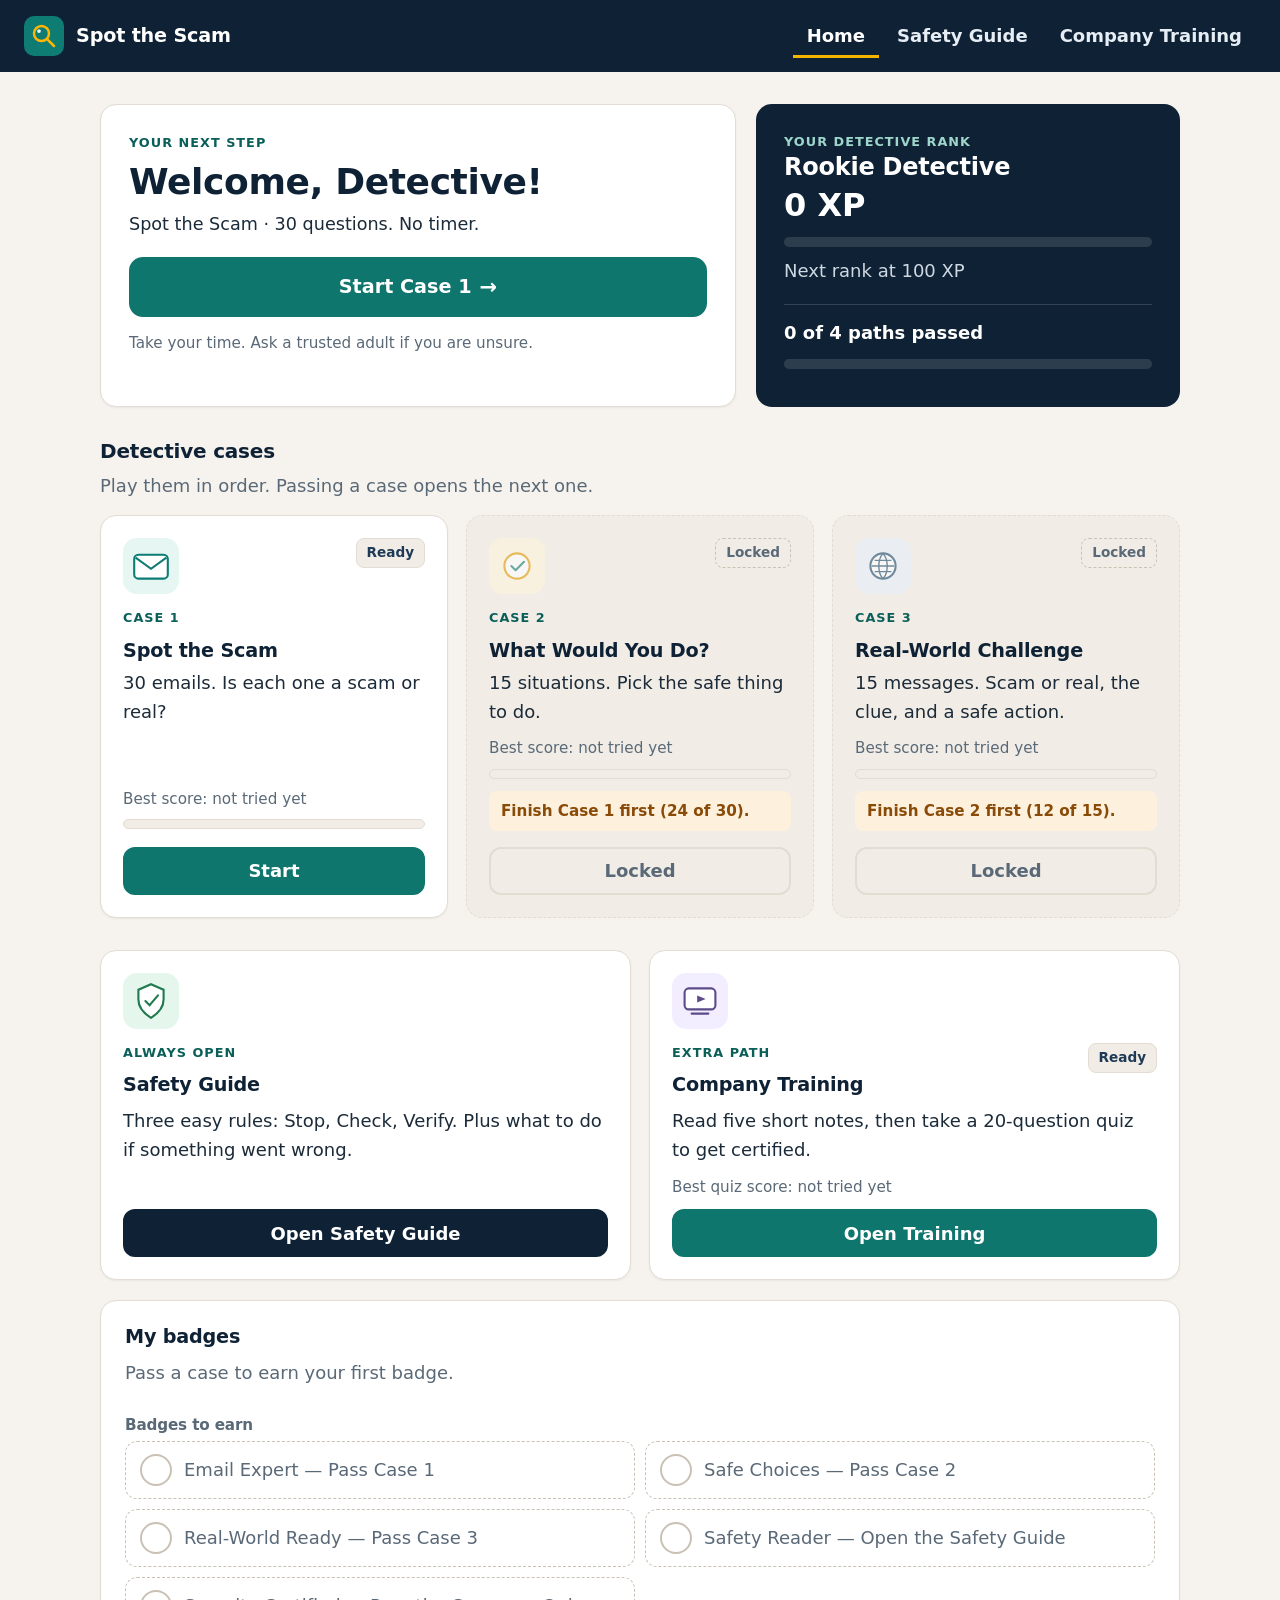
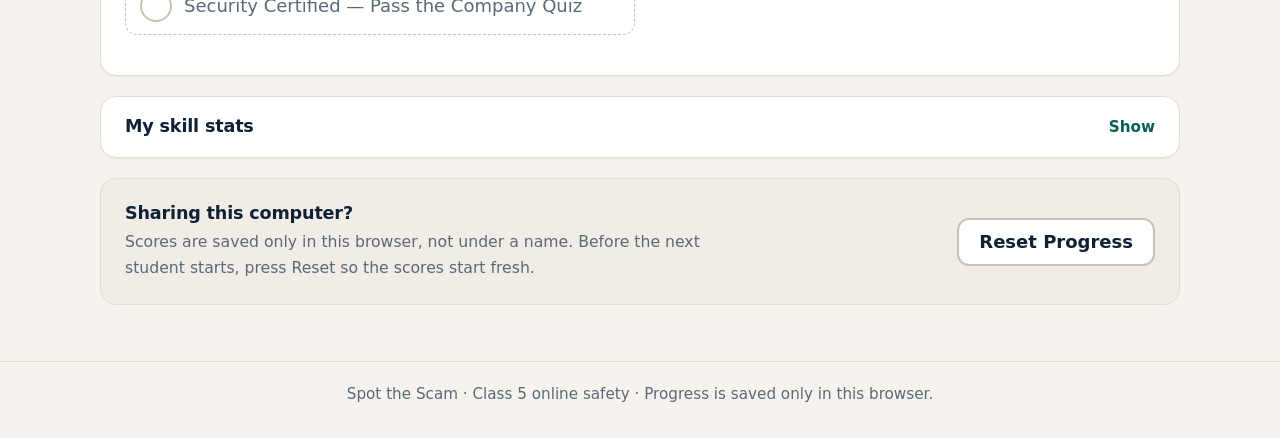
==== index.html @ c23fda08 "Initial Commit" ====
<!DOCTYPE html>
<html lang="en">
<head>
    <meta charset="UTF-8">
    <meta name="viewport" content="width=device-width, initial-scale=1">
    <title>Spot the Scam</title>
    <link rel="stylesheet" href="css/index.css">
</head>
<body>
    <a class="skip" href="#main">Skip to content</a>

    <!-- Site header -->
    <header class="site-header">
        <a class="logo" href="index.html">
            <img src="assets/images/logo.svg" alt="" width="48" height="48">
            <span>Spot the Scam</span>
        </a>
        <nav aria-label="Main">
            <a href="index.html" aria-current="page">Home</a>
            <a href="safety.html">Safety Guide</a>
            <a href="training.html">Company Training</a>
        </nav>
    </header>

    <main id="main">
        <!-- Welcome, next step, and rank -->
        <section class="hero">
            <div class="welcome">
                <p class="kicker">Your next step</p>
                <h1>Welcome, Detective!</h1>
                <p id="next-step-text">Spot the Scam · 30 questions. No timer.</p>
                <a class="btn btn-big" id="next-step-btn" href="case1.html?retry=1">Start Case 1</a>
                <p class="hint">Take your time. Ask a trusted adult if you are unsure.</p>
            </div>
            <aside class="rank-card">
                <p class="kicker">Your detective rank</p>
                <h2 id="rank-name">Rookie Detective</h2>
                <p class="xp-line"><span id="xp-count">0</span> XP</p>
                <div class="bar" aria-hidden="true"><span id="rank-bar"></span></div>
                <p id="rank-next">Next rank at 100 XP</p>
                <div class="overall">
                    <p id="overall-label">0 of 4 paths passed</p>
                    <div class="bar" aria-hidden="true"><span id="overall-bar"></span></div>
                </div>
            </aside>
        </section>

        <!-- Detective cases -->
        <section>
            <h2>Detective cases</h2>
            <p class="section-note">Play them in order. Passing a case opens the next one.</p>
            <div class="case-grid" id="case-grid">
                <article class="case-card">
                    <div class="case-top">
                        <img src="assets/images/case-mail.svg" alt="" width="72" height="72">
                        <span class="pill" id="case1-status">Ready</span>
                    </div>
                    <p class="kicker">Case 1</p>
                    <h3>Spot the Scam</h3>
                    <p>30 emails. Is each one a scam or real?</p>
                    <p class="best" id="case1-best">Best score: not tried yet</p>
                    <div class="bar" aria-hidden="true"><span id="case1-bar"></span></div>
                    <p class="lock-note" id="case1-lock" hidden>Case 1 is open from the start.</p>
                    <a class="btn" id="case1-btn" href="case1.html?retry=1">Start</a>
                    <a class="text-link" id="case1-restart" href="case1.html?retry=1" hidden>Start over</a>
                </article>

                <article class="case-card">
                    <div class="case-top">
                        <img src="assets/images/case-choice.svg" alt="" width="72" height="72">
                        <span class="pill pill-lock" id="case2-status">Locked</span>
                    </div>
                    <p class="kicker">Case 2</p>
                    <h3>What Would You Do?</h3>
                    <p>15 situations. Pick the safe thing to do.</p>
                    <p class="best" id="case2-best">Best score: not tried yet</p>
                    <div class="bar" aria-hidden="true"><span id="case2-bar"></span></div>
                    <p class="lock-note" id="case2-lock">Finish Case 1 first (24 of 30).</p>
                    <a class="btn btn-lock" id="case2-btn" href="#" aria-disabled="true">Locked</a>
                    <a class="text-link" id="case2-restart" href="case2.html?retry=1" hidden>Start over</a>
                </article>

                <article class="case-card">
                    <div class="case-top">
                        <img src="assets/images/case-world.svg" alt="" width="72" height="72">
                        <span class="pill pill-lock" id="case3-status">Locked</span>
                    </div>
                    <p class="kicker">Case 3</p>
                    <h3>Real-World Challenge</h3>
                    <p>15 messages. Scam or real, the clue, and a safe action.</p>
                    <p class="best" id="case3-best">Best score: not tried yet</p>
                    <div class="bar" aria-hidden="true"><span id="case3-bar"></span></div>
                    <p class="lock-note" id="case3-lock">Finish Case 2 first (12 of 15).</p>
                    <a class="btn btn-lock" id="case3-btn" href="#" aria-disabled="true">Locked</a>
                    <a class="text-link" id="case3-restart" href="case3.html?retry=1" hidden>Start over</a>
                </article>
            </div>
        </section>

        <!-- Safety guide and company training -->
        <section class="two-grid">
            <article class="info-card">
                <img src="assets/images/shield.svg" alt="" width="72" height="72">
                <p class="kicker">Always open</p>
                <h2>Safety Guide</h2>
                <p>Three easy rules: Stop, Check, Verify. Plus what to do if something went wrong.</p>
                <a class="btn btn-teal" href="safety.html">Open Safety Guide</a>
            </article>
            <article class="info-card">
                <img src="assets/images/training.svg" alt="" width="72" height="72">
                <div class="case-top">
                    <p class="kicker">Extra path</p>
                    <span class="pill" id="training-status">Ready</span>
                </div>
                <h2>Company Training</h2>
                <p>Read five short notes, then take a 20-question quiz to get certified.</p>
                <p class="best" id="training-best">Best quiz score: not tried yet</p>
                <a class="btn" id="training-btn" href="training.html">Open Training</a>
            </article>
        </section>

        <!-- Badges -->
        <section class="panel">
            <h2>My badges</h2>
            <p id="no-badges">Pass a case to earn your first badge.</p>
            <ul class="badge-list" id="earned-badges"></ul>
            <h3 id="later-title">Badges to earn</h3>
            <ul class="badge-list" id="later-badges"></ul>
        </section>

        <!-- Skill statistics (folded away so the page stays simple) -->
        <details class="panel details-panel">
            <summary><h2>My skill stats</h2></summary>
            <div class="skill-grid">
                <div>
                    <h3>Email spotting</h3>
                    <p id="skill-email-label">Not tried yet</p>
                    <div class="bar" aria-hidden="true"><span id="skill-email-bar"></span></div>
                </div>
                <div>
                    <h3>Safe choices</h3>
                    <p id="skill-choices-label">Not tried yet</p>
                    <div class="bar" aria-hidden="true"><span id="skill-choices-bar"></span></div>
                </div>
                <div>
                    <h3>Real-world skills</h3>
                    <p id="skill-world-label">Not tried yet</p>
                    <div class="bar" aria-hidden="true"><span id="skill-world-bar"></span></div>
                </div>
                <div>
                    <h3>Company quiz</h3>
                    <p id="skill-quiz-label">Not tried yet</p>
                    <div class="bar" aria-hidden="true"><span id="skill-quiz-bar"></span></div>
                </div>
            </div>
        </details>

        <!-- Shared device -->
        <section class="panel note-panel">
            <div>
                <h2>Sharing this computer?</h2>
                <p>Scores are saved only in this browser, not under a name. Before the next student starts, press Reset so the scores start fresh.</p>
            </div>
            <button type="button" class="btn btn-quiet" id="reset-btn">Reset Progress</button>
        </section>
    </main>

    <footer class="site-footer">
        <p>Spot the Scam · Class 5 online safety · Progress is saved only in this browser.</p>
    </footer>

    <script src="js/app.js"></script>
</body>
</html>
---- css/index.css ----
@import url("base.css");

/* ---------- Dashboard: welcome and rank ---------- */
.hero {
    display: grid;
    grid-template-columns: 1.5fr 1fr;
    gap: 20px;
    margin-bottom: 20px;
}

.welcome {
    background-color: var(--surface);
    border: 1px solid var(--line);
    border-radius: var(--radius-lg);
    box-shadow: var(--shadow-sm);
    padding: 28px;
}

.welcome h1 {
    margin-bottom: 6px;
}

.welcome #next-step-text {
    font-size: 1.1rem;
    color: var(--text);
    margin-bottom: 18px;
}

.welcome .btn-big {
    width: 100%;
}

.welcome .hint {
    margin: 14px 0 0;
}

/* Overall progress tucked into the rank card */
.overall {
    margin-top: 18px;
    padding-top: 14px;
    border-top: 1px solid rgba(255, 255, 255, 0.15);
}

.overall p {
    font-weight: 700;
    color: #ffffff !important;
}

.section-note {
    margin: -6px 0 14px;
    color: var(--muted);
}

.rank-card {
    background-color: var(--ink-900);
    color: #ffffff;
    border-radius: var(--radius-lg);
    padding: 28px;
}

.rank-card .kicker {
    color: #9fd6cc;
}

.rank-card h2 {
    color: #ffffff;
    font-size: 1.5rem;
    margin-bottom: 4px;
}

.rank-card p {
    color: #cfd9e3;
    margin-bottom: 0;
}

.xp-line {
    font-size: 2rem;
    font-weight: 700;
    color: #ffffff !important;
    line-height: 1.2;
    margin-bottom: 8px !important;
}

.rank-card .bar {
    background-color: rgba(255, 255, 255, 0.12);
    border-color: transparent;
    margin: 12px 0 10px;
}

.rank-card .bar span {
    background-color: var(--focus-light);
}

/* ---------- Section titles ---------- */
main > section:not(.panel) > h2 {
    margin: 32px 0 14px;
    font-size: 1.25rem;
}

.panel h2 {
    font-size: 1.2rem;
}

.panel p:last-child {
    margin-bottom: 0;
}

/* ---------- Case cards ---------- */
.case-grid, .two-grid, .skill-grid {
    display: grid;
    gap: 18px;
}

.case-grid {
    grid-template-columns: repeat(3, 1fr);
}

.two-grid {
    grid-template-columns: 1fr 1fr;
    margin-top: 32px;
}

.case-card, .info-card {
    display: flex;
    flex-direction: column;
    background-color: var(--surface);
    border: 1px solid var(--line);
    border-radius: var(--radius-lg);
    box-shadow: var(--shadow-sm);
    padding: 22px;
}

.case-card img, .info-card img {
    width: 56px;
    height: 56px;
    margin-bottom: 14px;
}

.case-top {
    display: flex;
    justify-content: space-between;
    align-items: flex-start;
    gap: 10px;
}

.case-card h3, .info-card h2 {
    font-size: 1.2rem;
}

.case-card p, .info-card p {
    margin-bottom: 10px;
}

.case-card .best {
    margin-top: auto;
    margin-bottom: 0;
}

.case-card .bar {
    margin: 8px 0 12px;
}

.lock-note {
    color: var(--warn);
    font-weight: 600;
    font-size: 0.95rem;
    padding: 8px 12px;
    background-color: var(--warn-soft);
    border-radius: 8px;
}

.case-card .btn, .info-card .btn {
    margin-top: 6px;
    width: 100%;
}

.case-card .text-link {
    align-self: center;
    margin-top: 6px;
}

/* State styling driven by the pill the script sets */
.case-card:has(.pill-lock) {
    background-color: var(--surface-2);
    border-style: dashed;
    box-shadow: none;
}

.case-card:has(.pill-lock) img {
    opacity: 0.6;
}

.case-card:has(.pill-good) {
    border-color: #bfe0cc;
    box-shadow: inset 0 4px 0 var(--success), var(--shadow-sm);
}

.info-card {
    gap: 0;
}

.info-card .btn {
    margin-top: auto;
}

/* ---------- Skills ---------- */
.skill-grid {
    grid-template-columns: repeat(4, 1fr);
    margin-top: 6px;
}

.skill-grid h3 {
    font-size: 1rem;
    color: var(--muted);
    font-weight: 600;
}

.skill-grid p {
    font-weight: 700;
    font-size: 1.15rem;
    margin-bottom: 4px;
}

.skill-grid .bar {
    margin-bottom: 0;
}

/* ---------- Badges ---------- */
.badge-list {
    list-style: none;
    padding: 0;
    margin: 0 0 16px;
    display: grid;
    grid-template-columns: repeat(2, 1fr);
    gap: 10px;
}

.badge-item {
    display: flex;
    align-items: center;
    gap: 12px;
    padding: 12px 14px;
    border: 1px solid #bfe0cc;
    background-color: var(--success-soft);
    border-radius: var(--radius);
    font-weight: 600;
}

.badge-item::before {
    content: "\2713";
    flex-shrink: 0;
    width: 28px;
    height: 28px;
    display: inline-flex;
    align-items: center;
    justify-content: center;
    border-radius: 50%;
    background-color: var(--success);
    color: #ffffff;
    font-size: 0.9rem;
}

.badge-wait {
    background-color: transparent;
    border: 1px dashed var(--line-strong);
    color: var(--muted);
    font-weight: 500;
}

.badge-wait::before {
    content: "";
    background-color: transparent;
    border: 2px solid var(--line-strong);
}

#later-title {
    font-size: 0.95rem;
    color: var(--muted);
    margin-top: 4px;
}

#no-badges {
    color: var(--muted);
}

/* ---------- Panels spacing ---------- */
main > .panel {
    margin-top: 20px;
}

.note-panel {
    display: flex;
    align-items: center;
    justify-content: space-between;
    gap: 20px;
    background-color: var(--surface-2);
    box-shadow: none;
}

.note-panel h2 {
    font-size: 1.1rem;
    margin-bottom: 4px;
}

.note-panel p {
    color: var(--muted);
    max-width: 60ch;
    margin-bottom: 0;
    font-size: 0.98rem;
}

.note-panel .btn {
    flex-shrink: 0;
}

/* Collapsible stats */
.details-panel {
    padding: 0;
}

.details-panel summary {
    list-style: none;
    display: flex;
    align-items: center;
    justify-content: space-between;
    gap: 12px;
    padding: 18px 24px;
    cursor: pointer;
    border-radius: var(--radius-lg);
}

.details-panel summary::-webkit-details-marker {
    display: none;
}

.details-panel summary h2 {
    margin: 0;
    font-size: 1.1rem;
}

.details-panel summary::after {
    content: "Show";
    color: var(--teal-dark);
    font-weight: 700;
    font-size: 0.95rem;
}

.details-panel[open] summary::after {
    content: "Hide";
}

.details-panel summary:focus-visible {
    outline: 3px solid var(--focus);
    outline-offset: 3px;
}

.details-panel .skill-grid {
    padding: 0 24px 24px;
}

/* ---------- Responsive ---------- */
@media (max-width: 960px) {
    .case-grid {
        grid-template-columns: 1fr;
    }

    .skill-grid {
        grid-template-columns: repeat(2, 1fr);
    }
}

@media (max-width: 720px) {
    .hero, .two-grid, .badge-list {
        grid-template-columns: 1fr;
    }

    .welcome, .rank-card {
        padding: 22px;
    }

    .skill-grid {
        grid-template-columns: 1fr;
    }

    .note-panel {
        flex-direction: column;
        align-items: stretch;
    }

    .details-panel summary {
        padding: 16px 18px;
    }

    .details-panel .skill-grid {
        padding: 0 18px 18px;
    }
}
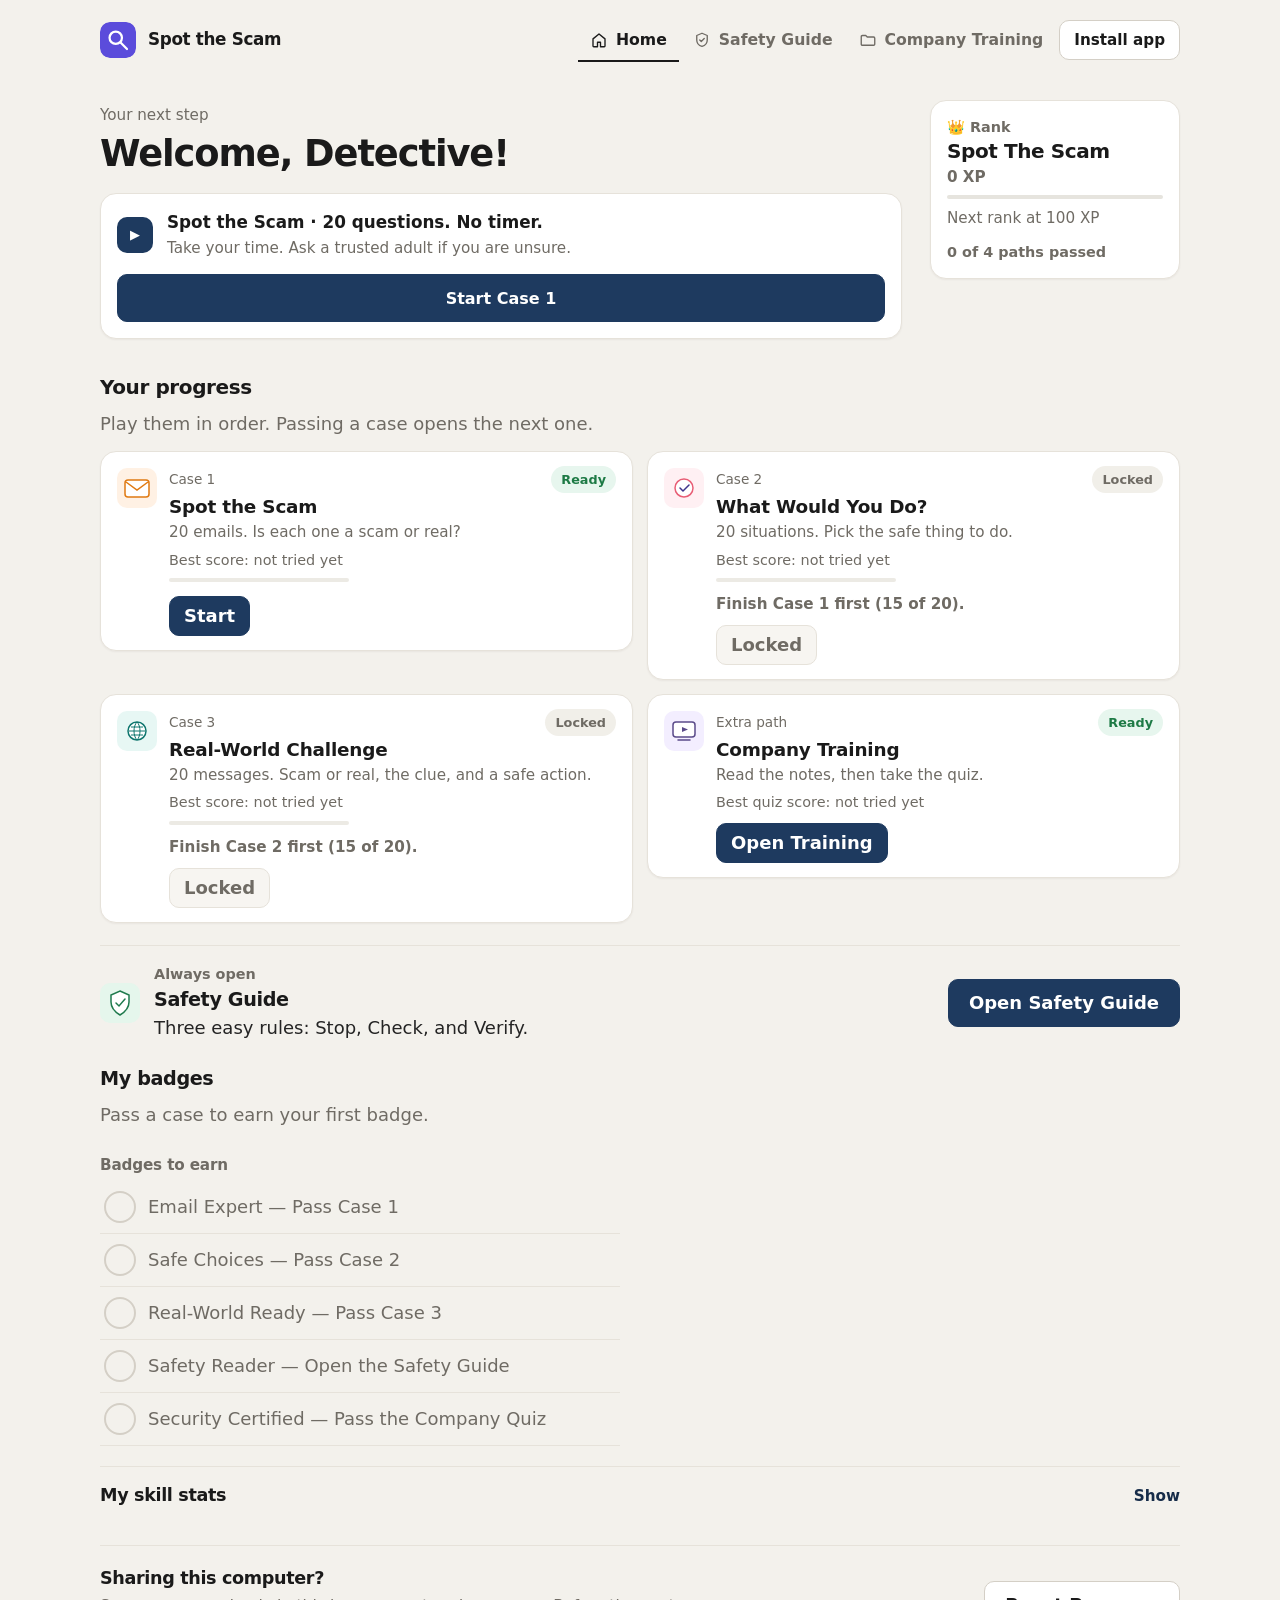
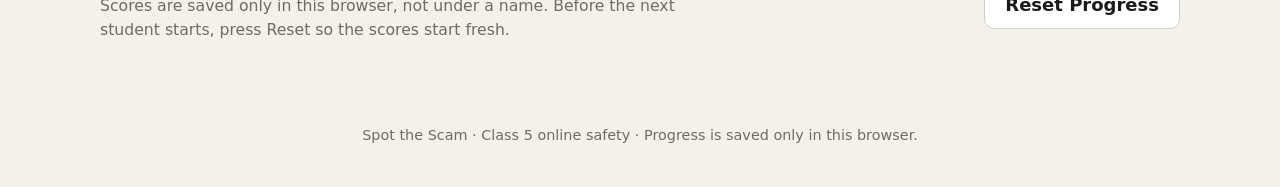
==== commit d4e5059d: "updated code" ====
--- a/index.html
+++ b/index.html
@@ -1,11 +1,20 @@
 <!DOCTYPE html>
 <html lang="en">
+
 <head>
     <meta charset="UTF-8">
     <meta name="viewport" content="width=device-width, initial-scale=1">
     <title>Spot the Scam</title>
+    <link rel="icon" href="assets/images/logo.svg" type="image/svg+xml">
+    <link rel="manifest" href="manifest.json">
+    <meta name="theme-color" content="#243f6b">
+    <meta name="mobile-web-app-capable" content="yes">
+    <meta name="apple-mobile-web-app-capable" content="yes">
+    <meta name="apple-mobile-web-app-title" content="Spot the Scam">
+    <link rel="apple-touch-icon" href="assets/images/icon-192.png">
     <link rel="stylesheet" href="css/index.css">
 </head>
+
 <body>
     <a class="skip" href="#main">Skip to content</a>
 
@@ -15,107 +24,122 @@
             <img src="assets/images/logo.svg" alt="" width="48" height="48">
             <span>Spot the Scam</span>
         </a>
+        <div class="header-tools">
         <nav aria-label="Main">
-            <a href="index.html" aria-current="page">Home</a>
-            <a href="safety.html">Safety Guide</a>
-            <a href="training.html">Company Training</a>
+            <a href="index.html" aria-current="page"><svg class="nav-icon" viewBox="0 0 24 24" aria-hidden="true"><path d="M4 10.5 12 4l8 6.5V20a1 1 0 0 1-1 1h-5v-6H10v6H5a1 1 0 0 1-1-1Z" fill="none" stroke="currentColor" stroke-width="1.8" stroke-linejoin="round"/></svg>Home</a>
+            <a href="safety.html"><svg class="nav-icon" viewBox="0 0 24 24" aria-hidden="true"><path d="M12 3 5 6v6c0 4.2 2.9 7.4 7 8.5 4.1-1.1 7-4.3 7-8.5V6Z" fill="none" stroke="currentColor" stroke-width="1.8" stroke-linejoin="round"/><path d="m9 12 2 2 4-4" fill="none" stroke="currentColor" stroke-width="1.8" stroke-linecap="round" stroke-linejoin="round"/></svg>Safety Guide</a>
+            <a href="training.html"><svg class="nav-icon" viewBox="0 0 24 24" aria-hidden="true"><path d="M3 7.5A1.5 1.5 0 0 1 4.5 6H9l2 2h8.5A1.5 1.5 0 0 1 21 9.5v8A1.5 1.5 0 0 1 19.5 19h-15A1.5 1.5 0 0 1 3 17.5Z" fill="none" stroke="currentColor" stroke-width="1.8" stroke-linejoin="round"/></svg>Company Training</a>
         </nav>
+            <div class="install-wrap">
+                <button type="button" class="btn btn-quiet" id="install-btn" hidden>Install app</button>
+                <p class="install-note" id="install-note" hidden></p>
+            </div>
+        </div>
     </header>
 
     <main id="main">
         <!-- Welcome, next step, and rank -->
         <section class="hero">
             <div class="welcome">
-                <p class="kicker">Your next step</p>
-                <h1>Welcome, Detective!</h1>
-                <p id="next-step-text">Spot the Scam · 30 questions. No timer.</p>
-                <a class="btn btn-big" id="next-step-btn" href="case1.html?retry=1">Start Case 1</a>
-                <p class="hint">Take your time. Ask a trusted adult if you are unsure.</p>
+                <div class="hello">
+                    <div>
+                        <p class="kicker">Your next step</p>
+                        <h1>Welcome, Detective! <span class="wave" aria-hidden="true">&#128075;</span></h1>
+                    </div>
+                    <img class="hero-art" src="assets/images/logo.svg" alt="">
+                </div>
+                <div class="next-row">
+                    <span class="play-mark" aria-hidden="true">&#9654;</span>
+                    <div>
+                        <p id="next-step-text">Spot the Scam · 20 questions. No timer.</p>
+                        <p class="hint">Take your time. Ask a trusted adult if you are unsure.</p>
+                    </div>
+                    <a class="btn btn-big" id="next-step-btn" href="case1.html?retry=1">Start Case 1</a>
+                </div>
             </div>
             <aside class="rank-card">
-                <p class="kicker">Your detective rank</p>
-                <h2 id="rank-name">Rookie Detective</h2>
+                <p class="kicker">&#128081; Rank</p>
+                <h2 id="rank-name">Spot The Scam</h2>
                 <p class="xp-line"><span id="xp-count">0</span> XP</p>
                 <div class="bar" aria-hidden="true"><span id="rank-bar"></span></div>
                 <p id="rank-next">Next rank at 100 XP</p>
-                <div class="overall">
-                    <p id="overall-label">0 of 4 paths passed</p>
-                    <div class="bar" aria-hidden="true"><span id="overall-bar"></span></div>
-                </div>
+                <p id="overall-label">0 of 4 paths passed</p>
+                <div class="bar overall-bar" aria-hidden="true"><span id="overall-bar"></span></div>
             </aside>
         </section>
 
         <!-- Detective cases -->
         <section>
-            <h2>Detective cases</h2>
+            <h2>Your progress</h2>
             <p class="section-note">Play them in order. Passing a case opens the next one.</p>
-            <div class="case-grid" id="case-grid">
-                <article class="case-card">
+            <div class="progress-row">
+                <div class="case-grid" id="case-grid">
+                    <article class="case-card tone-1">
+                        <div class="case-top">
+                            <img src="assets/images/case-mail.svg" alt="" width="72" height="72">
+                            <span class="pill" id="case1-status">Ready</span>
+                        </div>
+                        <p class="kicker">Case 1</p>
+                        <h3>Spot the Scam</h3>
+                        <p>20 emails. Is each one a scam or real?</p>
+                        <p class="best" id="case1-best">Best score: not tried yet</p>
+                        <div class="bar" aria-hidden="true"><span id="case1-bar"></span></div>
+                        <p class="lock-note" id="case1-lock" hidden>Case 1 is open from the start.</p>
+                        <a class="btn" id="case1-btn" href="case1.html?retry=1">Start</a>
+                        <a class="text-link" id="case1-restart" href="case1.html?retry=1" hidden>Start over</a>
+                    </article>
+
+                    <article class="case-card tone-2">
+                        <div class="case-top">
+                            <img src="assets/images/case-choice.svg" alt="" width="72" height="72">
+                            <span class="pill pill-lock" id="case2-status">Locked</span>
+                        </div>
+                        <p class="kicker">Case 2</p>
+                        <h3>What Would You Do?</h3>
+                        <p>20 situations. Pick the safe thing to do.</p>
+                        <p class="best" id="case2-best">Best score: not tried yet</p>
+                        <div class="bar" aria-hidden="true"><span id="case2-bar"></span></div>
+                        <p class="lock-note" id="case2-lock">Finish Case 1 first (15 of 20).</p>
+                        <a class="btn btn-lock" id="case2-btn" href="#" aria-disabled="true">Locked</a>
+                        <a class="text-link" id="case2-restart" href="case2.html?retry=1" hidden>Start over</a>
+                    </article>
+
+                    <article class="case-card tone-3">
+                        <div class="case-top">
+                            <img src="assets/images/case-world.svg" alt="" width="72" height="72">
+                            <span class="pill pill-lock" id="case3-status">Locked</span>
+                        </div>
+                        <p class="kicker">Case 3</p>
+                        <h3>Real-World Challenge</h3>
+                        <p>20 messages. Scam or real, the clue, and a safe action.</p>
+                        <p class="best" id="case3-best">Best score: not tried yet</p>
+                        <div class="bar" aria-hidden="true"><span id="case3-bar"></span></div>
+                        <p class="lock-note" id="case3-lock">Finish Case 2 first (15 of 20).</p>
+                        <a class="btn btn-lock" id="case3-btn" href="#" aria-disabled="true">Locked</a>
+                        <a class="text-link" id="case3-restart" href="case3.html?retry=1" hidden>Start over</a>
+                    </article>
+                </div>
+                <article class="case-card tone-4">
                     <div class="case-top">
-                        <img src="assets/images/case-mail.svg" alt="" width="72" height="72">
-                        <span class="pill" id="case1-status">Ready</span>
+                        <img src="assets/images/training.svg" alt="" width="72" height="72">
+                        <span class="pill" id="training-status">Ready</span>
                     </div>
-                    <p class="kicker">Case 1</p>
-                    <h3>Spot the Scam</h3>
-                    <p>30 emails. Is each one a scam or real?</p>
-                    <p class="best" id="case1-best">Best score: not tried yet</p>
-                    <div class="bar" aria-hidden="true"><span id="case1-bar"></span></div>
-                    <p class="lock-note" id="case1-lock" hidden>Case 1 is open from the start.</p>
-                    <a class="btn" id="case1-btn" href="case1.html?retry=1">Start</a>
-                    <a class="text-link" id="case1-restart" href="case1.html?retry=1" hidden>Start over</a>
+                    <p class="kicker">Extra path</p>
+                    <h3>Company Training</h3>
+                    <p>Read the notes, then take the quiz.</p>
+                    <p class="best" id="training-best">Best quiz score: not tried yet</p>
+                    <a class="btn" id="training-btn" href="training.html">Open Training</a>
                 </article>
-
-                <article class="case-card">
-                    <div class="case-top">
-                        <img src="assets/images/case-choice.svg" alt="" width="72" height="72">
-                        <span class="pill pill-lock" id="case2-status">Locked</span>
-                    </div>
-                    <p class="kicker">Case 2</p>
-                    <h3>What Would You Do?</h3>
-                    <p>15 situations. Pick the safe thing to do.</p>
-                    <p class="best" id="case2-best">Best score: not tried yet</p>
-                    <div class="bar" aria-hidden="true"><span id="case2-bar"></span></div>
-                    <p class="lock-note" id="case2-lock">Finish Case 1 first (24 of 30).</p>
-                    <a class="btn btn-lock" id="case2-btn" href="#" aria-disabled="true">Locked</a>
-                    <a class="text-link" id="case2-restart" href="case2.html?retry=1" hidden>Start over</a>
-                </article>
-
-                <article class="case-card">
-                    <div class="case-top">
-                        <img src="assets/images/case-world.svg" alt="" width="72" height="72">
-                        <span class="pill pill-lock" id="case3-status">Locked</span>
-                    </div>
-                    <p class="kicker">Case 3</p>
-                    <h3>Real-World Challenge</h3>
-                    <p>15 messages. Scam or real, the clue, and a safe action.</p>
-                    <p class="best" id="case3-best">Best score: not tried yet</p>
-                    <div class="bar" aria-hidden="true"><span id="case3-bar"></span></div>
-                    <p class="lock-note" id="case3-lock">Finish Case 2 first (12 of 15).</p>
-                    <a class="btn btn-lock" id="case3-btn" href="#" aria-disabled="true">Locked</a>
-                    <a class="text-link" id="case3-restart" href="case3.html?retry=1" hidden>Start over</a>
-                </article>
-            </div>
-        </section>
-
-        <!-- Safety guide and company training -->
+            </div>
+        </section>
+
         <section class="two-grid">
             <article class="info-card">
                 <img src="assets/images/shield.svg" alt="" width="72" height="72">
                 <p class="kicker">Always open</p>
                 <h2>Safety Guide</h2>
-                <p>Three easy rules: Stop, Check, Verify. Plus what to do if something went wrong.</p>
+                <p>Three easy rules: Stop, Check, and Verify.</p>
                 <a class="btn btn-teal" href="safety.html">Open Safety Guide</a>
-            </article>
-            <article class="info-card">
-                <img src="assets/images/training.svg" alt="" width="72" height="72">
-                <div class="case-top">
-                    <p class="kicker">Extra path</p>
-                    <span class="pill" id="training-status">Ready</span>
-                </div>
-                <h2>Company Training</h2>
-                <p>Read five short notes, then take a 20-question quiz to get certified.</p>
-                <p class="best" id="training-best">Best quiz score: not tried yet</p>
-                <a class="btn" id="training-btn" href="training.html">Open Training</a>
             </article>
         </section>
 
@@ -130,7 +154,9 @@
 
         <!-- Skill statistics (folded away so the page stays simple) -->
         <details class="panel details-panel">
-            <summary><h2>My skill stats</h2></summary>
+            <summary>
+                <h2>My skill stats</h2>
+            </summary>
             <div class="skill-grid">
                 <div>
                     <h3>Email spotting</h3>
@@ -159,7 +185,8 @@
         <section class="panel note-panel">
             <div>
                 <h2>Sharing this computer?</h2>
-                <p>Scores are saved only in this browser, not under a name. Before the next student starts, press Reset so the scores start fresh.</p>
+                <p>Scores are saved only in this browser, not under a name. Before the next student starts, press Reset
+                    so the scores start fresh.</p>
             </div>
             <button type="button" class="btn btn-quiet" id="reset-btn">Reset Progress</button>
         </section>
@@ -170,5 +197,7 @@
     </footer>
 
     <script src="js/app.js"></script>
+    <script src="js/install.js"></script>
 </body>
-</html>
+
+</html>
--- a/css/index.css
+++ b/css/index.css
@@ -3,92 +3,160 @@
 /* ---------- Dashboard: welcome and rank ---------- */
 .hero {
     display: grid;
-    grid-template-columns: 1.5fr 1fr;
-    gap: 20px;
-    margin-bottom: 20px;
+    grid-template-columns: minmax(0, 1fr) 250px;
+    gap: 18px 28px;
+    align-items: start;
+    margin-bottom: 36px;
 }
 
 .welcome {
-    background-color: var(--surface);
+    min-width: 0;
+    padding-top: 4px;
+}
+
+.welcome .kicker {
+    color: var(--muted);
+    font-size: 0.95rem;
+    font-weight: 500;
+    letter-spacing: 0;
+}
+
+.hello {
+    display: flex;
+    align-items: center;
+    justify-content: space-between;
+    gap: 16px;
+}
+
+.welcome h1 {
+    margin: 0;
+    color: var(--ink-900);
+    font-size: 2.3rem;
+    font-weight: 700;
+    letter-spacing: -0.03em;
+    line-height: 1.15;
+}
+
+.wave {
+    display: none;
+}
+
+.next-row {
+    display: grid;
+    grid-template-columns: 36px minmax(0, 1fr);
+    gap: 6px 14px;
+    align-items: center;
+    background-color: #ffffff;
     border: 1px solid var(--line);
-    border-radius: var(--radius-lg);
+    border-radius: 16px;
     box-shadow: var(--shadow-sm);
-    padding: 28px;
-}
-
-.welcome h1 {
-    margin-bottom: 6px;
-}
-
-.welcome #next-step-text {
-    font-size: 1.1rem;
+    padding: 16px 16px 16px;
+    margin-top: 18px;
+    text-align: left;
+}
+
+.next-row > div {
+    min-width: 0;
+}
+
+.play-mark {
+    width: 36px;
+    height: 36px;
+    border-radius: 10px;
+    background-color: var(--teal);
+    color: #ffffff;
+    text-align: center;
+    line-height: 36px;
+    font-size: 13px;
+}
+
+.next-row #next-step-text {
+    margin: 0;
+    font-weight: 700;
+    color: var(--ink-900);
+    font-size: 1.05rem;
+}
+
+.next-row .hint {
+    margin: 2px 0 0;
+    color: var(--muted);
+    font-size: 0.95rem;
+}
+
+.next-row .btn-big {
+    grid-column: 1 / -1;
+    width: 100%;
+    margin: 8px 0 0;
+    min-height: 48px;
+    padding: 12px 18px;
+    font-size: 1rem;
+    border-radius: 10px;
+    white-space: normal;
+}
+
+.hero-art {
+    display: none;
+}
+
+#overall-label {
+    display: inline-block;
+    margin-top: 12px;
+    padding: 0;
+    background-color: transparent;
+    color: var(--muted);
+    border-radius: 0;
+    font-weight: 600;
+    font-size: 0.9rem;
+}
+
+.section-note {
+    margin: -4px 0 14px;
+    color: var(--muted);
+}
+
+.rank-card {
+    width: auto;
+    background-color: #ffffff;
     color: var(--text);
-    margin-bottom: 18px;
-}
-
-.welcome .btn-big {
+    border: 1px solid var(--line);
+    border-radius: 16px;
+    padding: 16px 16px 14px;
+    box-shadow: var(--shadow-sm);
+}
+
+.rank-card .kicker {
+    color: var(--muted);
+    font-size: 0.9rem;
+}
+
+.rank-card h2 {
+    color: var(--ink-900);
+    font-size: 1.25rem;
+    margin-bottom: 2px;
+}
+
+.rank-card p {
+    color: var(--muted);
+    margin-bottom: 0;
+    font-size: 0.95rem;
+}
+
+.xp-line {
+    font-size: 1rem;
+    font-weight: 600;
+    color: var(--ink-900);
+    line-height: 1.3;
+    margin: 4px 0 8px;
+}
+
+.rank-card .bar {
     width: 100%;
-}
-
-.welcome .hint {
-    margin: 14px 0 0;
-}
-
-/* Overall progress tucked into the rank card */
-.overall {
-    margin-top: 18px;
-    padding-top: 14px;
-    border-top: 1px solid rgba(255, 255, 255, 0.15);
-}
-
-.overall p {
-    font-weight: 700;
-    color: #ffffff !important;
-}
-
-.section-note {
-    margin: -6px 0 14px;
-    color: var(--muted);
-}
-
-.rank-card {
-    background-color: var(--ink-900);
-    color: #ffffff;
-    border-radius: var(--radius-lg);
-    padding: 28px;
-}
-
-.rank-card .kicker {
-    color: #9fd6cc;
-}
-
-.rank-card h2 {
-    color: #ffffff;
-    font-size: 1.5rem;
-    margin-bottom: 4px;
-}
-
-.rank-card p {
-    color: #cfd9e3;
-    margin-bottom: 0;
-}
-
-.xp-line {
-    font-size: 2rem;
-    font-weight: 700;
-    color: #ffffff !important;
-    line-height: 1.2;
-    margin-bottom: 8px !important;
-}
-
-.rank-card .bar {
-    background-color: rgba(255, 255, 255, 0.12);
-    border-color: transparent;
-    margin: 12px 0 10px;
-}
-
-.rank-card .bar span {
-    background-color: var(--focus-light);
+    margin: 8px 0;
+    background-color: #e6e4de;
+}
+
+.overall-bar {
+    display: none;
 }
 
 /* ---------- Section titles ---------- */
@@ -106,101 +174,183 @@
 }
 
 /* ---------- Case cards ---------- */
-.case-grid, .two-grid, .skill-grid {
+.progress-row {
+    display: grid;
+    grid-template-columns: 1fr 1fr;
+    gap: 14px;
+    align-items: start;
+}
+
+.case-grid {
+    display: contents;
+}
+
+.skill-grid {
     display: grid;
     gap: 18px;
 }
 
-.case-grid {
-    grid-template-columns: repeat(3, 1fr);
-}
-
 .two-grid {
-    grid-template-columns: 1fr 1fr;
-    margin-top: 32px;
-}
-
-.case-card, .info-card {
-    display: flex;
-    flex-direction: column;
-    background-color: var(--surface);
+    margin-top: 22px;
+}
+
+.case-card {
+    min-width: 0;
+    display: grid;
+    grid-template-columns: 40px minmax(0, 1fr);
+    column-gap: 12px;
+    row-gap: 2px;
+    align-items: start;
     border: 1px solid var(--line);
-    border-radius: var(--radius-lg);
+    border-radius: 16px;
     box-shadow: var(--shadow-sm);
-    padding: 22px;
+    padding: 14px 16px 14px;
+    background-color: #ffffff;
+}
+
+.tone-1, .tone-2, .tone-3, .tone-4 {
+    background-color: #ffffff;
+}
+
+.tone-4 {
+    min-width: 0;
+}
+
+.tone-1 .bar span,
+.tone-2 .bar span,
+.tone-3 .bar span,
+.tone-4 .bar span {
+    background-color: var(--teal);
+}
+
+.case-card .bar {
+    grid-column: 2;
+    width: 100%;
+    max-width: 180px;
+    height: 4px;
+    margin: 6px 0 4px;
+    background-color: #eceae4;
+}
+
+.info-card {
+    display: grid;
+    grid-template-columns: 40px minmax(0, 1fr) auto;
+    column-gap: 14px;
+    align-items: center;
+    background-color: transparent;
+    border: none;
+    border-top: 1px solid var(--line);
+    border-radius: 0;
+    padding: 18px 0 0;
+    max-width: none;
 }
 
 .case-card img, .info-card img {
-    width: 56px;
-    height: 56px;
-    margin-bottom: 14px;
+    width: 40px;
+    height: 40px;
+    margin-bottom: 0;
 }
 
 .case-top {
-    display: flex;
-    justify-content: space-between;
-    align-items: flex-start;
-    gap: 10px;
-}
-
-.case-card h3, .info-card h2 {
+    display: contents;
+}
+
+.case-card img {
+    grid-column: 1;
+    grid-row: 1 / span 4;
+    align-self: start;
+    margin-top: 2px;
+}
+
+.case-card .pill {
+    grid-column: 2;
+    grid-row: 1;
+    justify-self: end;
+    align-self: start;
+}
+
+.case-card .kicker {
+    grid-column: 2;
+    grid-row: 1;
+    align-self: center;
+    margin: 0 92px 0 0;
+    font-size: 0.85rem;
+    font-weight: 500;
+}
+
+.case-card h3 {
+    grid-column: 2;
+    font-size: 1.15rem;
+    margin: 0 0 2px;
+}
+
+.info-card h2 {
     font-size: 1.2rem;
-}
-
-.case-card p, .info-card p {
-    margin-bottom: 10px;
+    margin-bottom: 4px;
+}
+
+.case-card > p {
+    grid-column: 2;
+    color: var(--muted);
+    font-size: 0.95rem;
+    line-height: 1.4;
+    margin-bottom: 0;
 }
 
 .case-card .best {
-    margin-top: auto;
-    margin-bottom: 0;
-}
-
-.case-card .bar {
-    margin: 8px 0 12px;
+    margin-top: 4px;
+    margin-bottom: 0;
+    font-size: 0.9rem;
 }
 
 .lock-note {
-    color: var(--warn);
+    grid-column: 2;
+    color: var(--muted);
     font-weight: 600;
-    font-size: 0.95rem;
-    padding: 8px 12px;
-    background-color: var(--warn-soft);
-    border-radius: 8px;
-}
-
-.case-card .btn, .info-card .btn {
+    font-size: 0.9rem;
+    padding: 0;
     margin-top: 6px;
-    width: 100%;
+    background-color: transparent;
+    border-radius: 0;
+}
+
+.case-card .btn {
+    grid-column: 2;
+    justify-self: start;
+    margin-top: 8px;
+    width: auto;
+    min-height: 40px;
+    padding: 8px 14px;
+}
+
+.info-card .btn {
+    grid-column: 3;
+    grid-row: 1 / span 4;
+    width: auto;
+    margin: 0;
+    align-self: center;
 }
 
 .case-card .text-link {
-    align-self: center;
-    margin-top: 6px;
-}
-
-/* State styling driven by the pill the script sets */
-.case-card:has(.pill-lock) {
-    background-color: var(--surface-2);
-    border-style: dashed;
-    box-shadow: none;
-}
-
-.case-card:has(.pill-lock) img {
-    opacity: 0.6;
-}
-
-.case-card:has(.pill-good) {
-    border-color: #bfe0cc;
-    box-shadow: inset 0 4px 0 var(--success), var(--shadow-sm);
-}
-
-.info-card {
-    gap: 0;
-}
-
-.info-card .btn {
-    margin-top: auto;
+    grid-column: 2;
+    justify-self: start;
+    margin-top: 2px;
+}
+
+.case-card .pill-lock {
+    background-color: #f1efe9;
+}
+
+.info-card img {
+    grid-column: 1;
+    grid-row: 1 / span 4;
+}
+
+.info-card .kicker,
+.info-card h2,
+.info-card p {
+    grid-column: 2;
+    margin-bottom: 2px;
 }
 
 /* ---------- Skills ---------- */
@@ -231,18 +381,20 @@
     padding: 0;
     margin: 0 0 16px;
     display: grid;
-    grid-template-columns: repeat(2, 1fr);
-    gap: 10px;
+    grid-template-columns: 1fr;
+    gap: 0;
+    max-width: 520px;
 }
 
 .badge-item {
     display: flex;
     align-items: center;
     gap: 12px;
-    padding: 12px 14px;
-    border: 1px solid #bfe0cc;
-    background-color: var(--success-soft);
-    border-radius: var(--radius);
+    padding: 10px 4px;
+    border: none;
+    border-bottom: 1px solid var(--line);
+    background-color: transparent;
+    border-radius: 0;
     font-weight: 600;
 }
 
@@ -262,7 +414,7 @@
 
 .badge-wait {
     background-color: transparent;
-    border: 1px dashed var(--line-strong);
+    border-bottom: 1px solid var(--line);
     color: var(--muted);
     font-weight: 500;
 }
@@ -293,7 +445,10 @@
     align-items: center;
     justify-content: space-between;
     gap: 20px;
-    background-color: var(--surface-2);
+    margin-top: 28px;
+    padding-top: 22px;
+    border-top: 1px solid var(--line);
+    background-color: transparent;
     box-shadow: none;
 }
 
@@ -316,6 +471,9 @@
 /* Collapsible stats */
 .details-panel {
     padding: 0;
+    margin-top: 8px;
+    border-top: 1px solid var(--line);
+    border-radius: 0;
 }
 
 .details-panel summary {
@@ -324,9 +482,9 @@
     align-items: center;
     justify-content: space-between;
     gap: 12px;
-    padding: 18px 24px;
+    padding: 18px 0;
     cursor: pointer;
-    border-radius: var(--radius-lg);
+    border-radius: 0;
 }
 
 .details-panel summary::-webkit-details-marker {
@@ -355,13 +513,18 @@
 }
 
 .details-panel .skill-grid {
-    padding: 0 24px 24px;
+    padding: 0 0 8px;
 }
 
 /* ---------- Responsive ---------- */
-@media (max-width: 960px) {
-    .case-grid {
+@media (max-width: 900px) {
+    .hero {
         grid-template-columns: 1fr;
+    }
+
+    .rank-card {
+        width: 100%;
+        max-width: 420px;
     }
 
     .skill-grid {
@@ -370,12 +533,39 @@
 }
 
 @media (max-width: 720px) {
-    .hero, .two-grid, .badge-list {
+    .welcome h1 {
+        font-size: 1.75rem;
+    }
+
+    .hero-art {
+        display: none;
+    }
+
+    .progress-row {
         grid-template-columns: 1fr;
     }
 
-    .welcome, .rank-card {
-        padding: 22px;
+    .case-card .btn,
+    .case-card .text-link,
+    .case-card .bar,
+    .info-card .btn {
+        grid-column: 1 / -1;
+        width: 100%;
+        max-width: none;
+    }
+
+    .case-card .btn {
+        width: 100%;
+    }
+
+    .info-card {
+        grid-template-columns: 40px minmax(0, 1fr);
+    }
+
+    .info-card .btn {
+        grid-column: 1 / -1;
+        grid-row: auto;
+        margin-top: 10px;
     }
 
     .skill-grid {
@@ -388,10 +578,10 @@
     }
 
     .details-panel summary {
-        padding: 16px 18px;
+        padding: 16px 0;
     }
 
     .details-panel .skill-grid {
-        padding: 0 18px 18px;
-    }
-}
+        padding: 0 0 18px;
+    }
+}
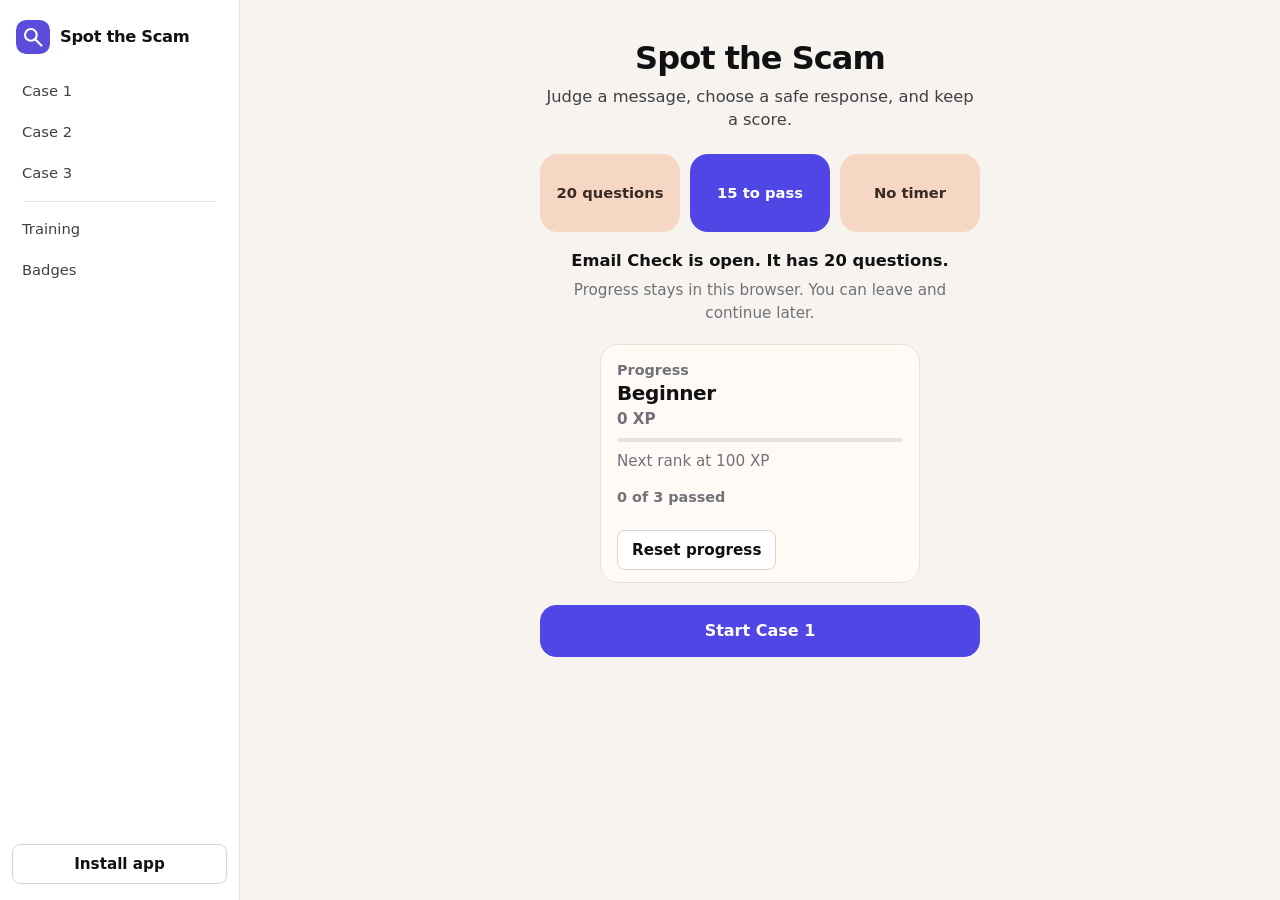
==== commit 602bcddb: "complete ui-change" ====
--- a/index.html
+++ b/index.html
@@ -12,75 +12,82 @@
     <meta name="apple-mobile-web-app-capable" content="yes">
     <meta name="apple-mobile-web-app-title" content="Spot the Scam">
     <link rel="apple-touch-icon" href="assets/images/icon-192.png">
-    <link rel="stylesheet" href="css/index.css">
+    <link rel="stylesheet" href="css/index.css?v=11">
 </head>
 
-<body>
+<body class="is-home">
     <a class="skip" href="#main">Skip to content</a>
 
-    <!-- Site header -->
+    <input class="cat-input" type="radio" name="home-cat" id="cat-home" checked>
+    <input class="cat-input" type="radio" name="home-cat" id="cat-1">
+    <input class="cat-input" type="radio" name="home-cat" id="cat-2">
+    <input class="cat-input" type="radio" name="home-cat" id="cat-3">
+    <input class="cat-input" type="radio" name="home-cat" id="cat-train">
+    <input class="cat-input" type="radio" name="home-cat" id="cat-badges">
+    <input class="menu-toggle" type="checkbox" id="menu-toggle">
+
     <header class="site-header">
         <a class="logo" href="index.html">
             <img src="assets/images/logo.svg" alt="" width="48" height="48">
             <span>Spot the Scam</span>
         </a>
+        <label class="menu-btn" for="menu-toggle">
+            <span class="menu-bars" aria-hidden="true"></span>
+            <span class="sr">Menu</span>
+        </label>
+        <div class="cat-list">
+            <label for="cat-1">Case 1</label>
+            <label for="cat-2">Case 2</label>
+            <label for="cat-3">Case 3</label>
+            <label for="cat-train">Training</label>
+            <label for="cat-badges">Badges</label>
+        </div>
         <div class="header-tools">
-        <nav aria-label="Main">
-            <a href="index.html" aria-current="page"><svg class="nav-icon" viewBox="0 0 24 24" aria-hidden="true"><path d="M4 10.5 12 4l8 6.5V20a1 1 0 0 1-1 1h-5v-6H10v6H5a1 1 0 0 1-1-1Z" fill="none" stroke="currentColor" stroke-width="1.8" stroke-linejoin="round"/></svg>Home</a>
-            <a href="safety.html"><svg class="nav-icon" viewBox="0 0 24 24" aria-hidden="true"><path d="M12 3 5 6v6c0 4.2 2.9 7.4 7 8.5 4.1-1.1 7-4.3 7-8.5V6Z" fill="none" stroke="currentColor" stroke-width="1.8" stroke-linejoin="round"/><path d="m9 12 2 2 4-4" fill="none" stroke="currentColor" stroke-width="1.8" stroke-linecap="round" stroke-linejoin="round"/></svg>Safety Guide</a>
-            <a href="training.html"><svg class="nav-icon" viewBox="0 0 24 24" aria-hidden="true"><path d="M3 7.5A1.5 1.5 0 0 1 4.5 6H9l2 2h8.5A1.5 1.5 0 0 1 21 9.5v8A1.5 1.5 0 0 1 19.5 19h-15A1.5 1.5 0 0 1 3 17.5Z" fill="none" stroke="currentColor" stroke-width="1.8" stroke-linejoin="round"/></svg>Company Training</a>
-        </nav>
             <div class="install-wrap">
                 <button type="button" class="btn btn-quiet" id="install-btn" hidden>Install app</button>
                 <p class="install-note" id="install-note" hidden></p>
             </div>
         </div>
     </header>
+    <label class="menu-backdrop" for="menu-toggle"></label>
 
     <main id="main">
-        <!-- Welcome, next step, and rank -->
+            <div class="cat-stage">
+        <section class="pane pane-home">
         <section class="hero">
             <div class="welcome">
-                <div class="hello">
-                    <div>
-                        <p class="kicker">Your next step</p>
-                        <h1>Welcome, Detective! <span class="wave" aria-hidden="true">&#128075;</span></h1>
-                    </div>
-                    <img class="hero-art" src="assets/images/logo.svg" alt="">
-                </div>
-                <div class="next-row">
-                    <span class="play-mark" aria-hidden="true">&#9654;</span>
-                    <div>
-                        <p id="next-step-text">Spot the Scam · 20 questions. No timer.</p>
-                        <p class="hint">Take your time. Ask a trusted adult if you are unsure.</p>
-                    </div>
-                    <a class="btn btn-big" id="next-step-btn" href="case1.html?retry=1">Start Case 1</a>
-                </div>
+                <h1>Spot the Scam</h1>
+                <p class="lead">Judge a message, choose a safe response, and keep a score.</p>
+                <ul class="fact-picks">
+                    <li>20 questions</li>
+                    <li class="is-on">15 to pass</li>
+                    <li>No timer</li>
+                </ul>
+                <p id="next-step-text">Email Check is open. It has 20 questions.</p>
+                <p class="hint">Progress stays in this browser. You can leave and continue later.</p>
+                <aside class="rank-card">
+                    <p class="kicker">Progress</p>
+                    <h2 id="rank-name">Beginner</h2>
+                    <p class="xp-line"><span id="xp-count">0</span> XP</p>
+                    <div class="bar" aria-hidden="true"><span id="rank-bar"></span></div>
+                    <p id="rank-next">Next rank at 100 XP</p>
+                    <p id="overall-label">0 of 3 passed</p>
+                    <div class="bar overall-bar" aria-hidden="true"><span id="overall-bar"></span></div>
+                    <button type="button" class="btn btn-quiet" id="reset-btn">Reset progress</button>
+                </aside>
+                <a class="btn btn-big" id="next-step-btn" href="case1.html?retry=1">Start Case 1</a>
             </div>
-            <aside class="rank-card">
-                <p class="kicker">&#128081; Rank</p>
-                <h2 id="rank-name">Spot The Scam</h2>
-                <p class="xp-line"><span id="xp-count">0</span> XP</p>
-                <div class="bar" aria-hidden="true"><span id="rank-bar"></span></div>
-                <p id="rank-next">Next rank at 100 XP</p>
-                <p id="overall-label">0 of 4 paths passed</p>
-                <div class="bar overall-bar" aria-hidden="true"><span id="overall-bar"></span></div>
-            </aside>
+        </section>
         </section>
 
-        <!-- Detective cases -->
-        <section>
-            <h2>Your progress</h2>
-            <p class="section-note">Play them in order. Passing a case opens the next one.</p>
-            <div class="progress-row">
-                <div class="case-grid" id="case-grid">
+        <div class="case-grid" id="case-grid">
                     <article class="case-card tone-1">
                         <div class="case-top">
                             <img src="assets/images/case-mail.svg" alt="" width="72" height="72">
                             <span class="pill" id="case1-status">Ready</span>
                         </div>
                         <p class="kicker">Case 1</p>
-                        <h3>Spot the Scam</h3>
+                        <h3>Email Check</h3>
                         <p>20 emails. Is each one a scam or real?</p>
                         <p class="best" id="case1-best">Best score: not tried yet</p>
                         <div class="bar" aria-hidden="true"><span id="case1-bar"></span></div>
@@ -118,7 +125,7 @@
                         <a class="btn btn-lock" id="case3-btn" href="#" aria-disabled="true">Locked</a>
                         <a class="text-link" id="case3-restart" href="case3.html?retry=1" hidden>Start over</a>
                     </article>
-                </div>
+        </div>
                 <article class="case-card tone-4">
                     <div class="case-top">
                         <img src="assets/images/training.svg" alt="" width="72" height="72">
@@ -126,24 +133,11 @@
                     </div>
                     <p class="kicker">Extra path</p>
                     <h3>Company Training</h3>
-                    <p>Read the notes, then take the quiz.</p>
-                    <p class="best" id="training-best">Best quiz score: not tried yet</p>
+                    <p>Watch the training video.</p>
                     <a class="btn" id="training-btn" href="training.html">Open Training</a>
                 </article>
-            </div>
-        </section>
 
-        <section class="two-grid">
-            <article class="info-card">
-                <img src="assets/images/shield.svg" alt="" width="72" height="72">
-                <p class="kicker">Always open</p>
-                <h2>Safety Guide</h2>
-                <p>Three easy rules: Stop, Check, and Verify.</p>
-                <a class="btn btn-teal" href="safety.html">Open Safety Guide</a>
-            </article>
-        </section>
-
-        <!-- Badges -->
+        <section class="pane pane-badges">
         <section class="panel">
             <h2>My badges</h2>
             <p id="no-badges">Pass a case to earn your first badge.</p>
@@ -173,31 +167,27 @@
                     <p id="skill-world-label">Not tried yet</p>
                     <div class="bar" aria-hidden="true"><span id="skill-world-bar"></span></div>
                 </div>
-                <div>
-                    <h3>Company quiz</h3>
-                    <p id="skill-quiz-label">Not tried yet</p>
-                    <div class="bar" aria-hidden="true"><span id="skill-quiz-bar"></span></div>
-                </div>
             </div>
         </details>
-
-        <!-- Shared device -->
-        <section class="panel note-panel">
-            <div>
-                <h2>Sharing this computer?</h2>
-                <p>Scores are saved only in this browser, not under a name. Before the next student starts, press Reset
-                    so the scores start fresh.</p>
+        </section>
             </div>
-            <button type="button" class="btn btn-quiet" id="reset-btn">Reset Progress</button>
-        </section>
     </main>
 
-    <footer class="site-footer">
-        <p>Spot the Scam · Class 5 online safety · Progress is saved only in this browser.</p>
-    </footer>
-
-    <script src="js/app.js"></script>
+    <script src="js/app.js?v=9"></script>
     <script src="js/install.js"></script>
+    <script>
+        document.querySelectorAll(".cat-list label").forEach(function (label) {
+            label.addEventListener("click", function () {
+                document.getElementById("menu-toggle").checked = false;
+            });
+        });
+        if (new URLSearchParams(window.location.search).get("pane") === "badges") {
+            var badges = document.getElementById("cat-badges");
+            if (badges) {
+                badges.checked = true;
+            }
+        }
+    </script>
 </body>
 
 </html>
--- a/css/index.css
+++ b/css/index.css
@@ -1,105 +1,94 @@
-@import url("base.css");
+@import url("base.css?v=7");
 
 /* ---------- Dashboard: welcome and rank ---------- */
 .hero {
-    display: grid;
-    grid-template-columns: minmax(0, 1fr) 250px;
-    gap: 18px 28px;
-    align-items: start;
-    margin-bottom: 36px;
+    display: block;
+    max-width: 440px;
+    margin: 8px auto 0;
+    text-align: center;
 }
 
 .welcome {
     min-width: 0;
-    padding-top: 4px;
-}
-
-.welcome .kicker {
-    color: var(--muted);
-    font-size: 0.95rem;
-    font-weight: 500;
-    letter-spacing: 0;
-}
-
-.hello {
+}
+
+.welcome h1 {
+    margin: 0 0 8px;
+    font-size: 2rem;
+    font-weight: 600;
+    letter-spacing: -0.03em;
+    line-height: 1.15;
+}
+
+.welcome .lead {
+    margin: 0 auto;
+    max-width: 28em;
+    color: var(--ink-700);
+    font-size: 1.02rem;
+    line-height: 1.45;
+}
+
+.fact-picks {
+    display: grid;
+    grid-template-columns: repeat(3, 1fr);
+    gap: 10px;
+    list-style: none;
+    margin: 22px 0 18px;
+    padding: 0;
+}
+
+.fact-picks li {
     display: flex;
     align-items: center;
-    justify-content: space-between;
-    gap: 16px;
-}
-
-.welcome h1 {
-    margin: 0;
+    justify-content: center;
+    min-height: 78px;
+    padding: 8px;
+    border-radius: 18px;
+    background: #f6d7c4;
+    color: #3a2a22;
+    font-weight: 600;
+    font-size: 0.92rem;
+    line-height: 1.25;
+    text-align: center;
+}
+
+.fact-picks .is-on {
+    background: var(--teal);
+    color: #ffffff;
+}
+
+#next-step-text {
+    margin: 0 0 6px;
+    font-weight: 600;
     color: var(--ink-900);
-    font-size: 2.3rem;
-    font-weight: 700;
-    letter-spacing: -0.03em;
-    line-height: 1.15;
-}
-
-.wave {
-    display: none;
-}
-
-.next-row {
-    display: grid;
-    grid-template-columns: 36px minmax(0, 1fr);
-    gap: 6px 14px;
-    align-items: center;
-    background-color: #ffffff;
-    border: 1px solid var(--line);
+    font-size: 1.02rem;
+    line-height: 1.4;
+}
+
+.welcome .hint {
+    margin: 0 auto 8px;
+    max-width: 32em;
+    color: var(--muted);
+    font-size: 0.95rem;
+}
+
+.pane-home .btn-big {
+    width: 100%;
+    margin-top: 22px;
+    min-height: 52px;
     border-radius: 16px;
-    box-shadow: var(--shadow-sm);
-    padding: 16px 16px 16px;
-    margin-top: 18px;
-    text-align: left;
-}
-
-.next-row > div {
-    min-width: 0;
-}
-
-.play-mark {
-    width: 36px;
-    height: 36px;
-    border-radius: 10px;
-    background-color: var(--teal);
-    color: #ffffff;
-    text-align: center;
-    line-height: 36px;
-    font-size: 13px;
-}
-
-.next-row #next-step-text {
-    margin: 0;
-    font-weight: 700;
-    color: var(--ink-900);
-    font-size: 1.05rem;
-}
-
-.next-row .hint {
-    margin: 2px 0 0;
-    color: var(--muted);
-    font-size: 0.95rem;
-}
-
-.next-row .btn-big {
-    grid-column: 1 / -1;
-    width: 100%;
-    margin: 8px 0 0;
-    min-height: 48px;
-    padding: 12px 18px;
+    background: var(--teal);
+    border-color: var(--teal);
     font-size: 1rem;
-    border-radius: 10px;
-    white-space: normal;
-}
-
-.hero-art {
-    display: none;
+}
+
+.pane-home .btn-big:hover {
+    background: var(--teal-dark);
+    border-color: var(--teal-dark);
 }
 
 #overall-label {
-    display: inline-block;
+    display: block;
     margin-top: 12px;
     padding: 0;
     background-color: transparent;
@@ -116,12 +105,15 @@
 
 .rank-card {
     width: auto;
-    background-color: #ffffff;
+    max-width: 320px;
+    margin: 18px auto 0;
+    text-align: left;
+    background-color: #fffaf6;
     color: var(--text);
-    border: 1px solid var(--line);
-    border-radius: 16px;
-    padding: 16px 16px 14px;
-    box-shadow: var(--shadow-sm);
+    border: 1px solid #f0e0d2;
+    border-radius: 18px;
+    padding: 14px 16px 12px;
+    box-shadow: none;
 }
 
 .rank-card .kicker {
@@ -468,6 +460,13 @@
     flex-shrink: 0;
 }
 
+#reset-btn {
+    margin-top: 22px;
+    min-height: 40px;
+    padding: 6px 14px;
+    font-size: 0.95rem;
+}
+
 /* Collapsible stats */
 .details-panel {
     padding: 0;
@@ -516,15 +515,170 @@
     padding: 0 0 8px;
 }
 
+/* ---------- Side list: one section at a time ---------- */
+.is-home nav,
+.is-home #menu-toggle:checked ~ .site-header nav {
+    display: none;
+}
+
+.cat-input,
+.menu-toggle {
+    position: absolute;
+    width: 1px;
+    height: 1px;
+    margin: -1px;
+    padding: 0;
+    overflow: hidden;
+    clip: rect(0 0 0 0);
+    border: 0;
+}
+
+.menu-btn,
+.menu-backdrop {
+    display: none;
+}
+
+.sr {
+    position: absolute;
+    width: 1px;
+    height: 1px;
+    margin: -1px;
+    overflow: hidden;
+    clip: rect(0 0 0 0);
+}
+
+.cat-list {
+    display: flex;
+    flex-direction: column;
+    gap: 2px;
+}
+
+.cat-list label {
+    display: block;
+    padding: 8px 10px;
+    border-radius: 8px;
+    color: var(--ink-700);
+    font-weight: 500;
+    font-size: 0.92rem;
+    cursor: pointer;
+}
+
+.cat-list label:hover {
+    background-color: var(--surface-2);
+}
+
+.cat-list label[for="cat-train"] {
+    position: relative;
+    margin-top: 16px;
+}
+
+.cat-list label[for="cat-train"]::before {
+    content: "";
+    position: absolute;
+    left: 12px;
+    right: 12px;
+    top: -9px;
+    height: 1px;
+    background-color: var(--side-line);
+}
+
+#cat-home:checked ~ .site-header label[for="cat-home"],
+#cat-1:checked ~ .site-header label[for="cat-1"],
+#cat-2:checked ~ .site-header label[for="cat-2"],
+#cat-3:checked ~ .site-header label[for="cat-3"],
+#cat-train:checked ~ .site-header label[for="cat-train"],
+#cat-badges:checked ~ .site-header label[for="cat-badges"] {
+    background-color: var(--side-pill);
+    color: var(--ink-900);
+    font-weight: 600;
+}
+
+#cat-home:focus-visible ~ .site-header label[for="cat-home"],
+#cat-1:focus-visible ~ .site-header label[for="cat-1"],
+#cat-2:focus-visible ~ .site-header label[for="cat-2"],
+#cat-3:focus-visible ~ .site-header label[for="cat-3"],
+#cat-train:focus-visible ~ .site-header label[for="cat-train"],
+#cat-badges:focus-visible ~ .site-header label[for="cat-badges"] {
+    outline: 3px solid var(--focus);
+    outline-offset: 2px;
+}
+
+.pane,
+.cat-stage .case-card {
+    display: none;
+}
+
+#cat-home:checked ~ #main .pane-home,
+#cat-badges:checked ~ #main .pane-badges {
+    display: block;
+    max-width: 640px;
+    margin-left: auto;
+    margin-right: auto;
+}
+
+#cat-1:checked ~ #main .tone-1,
+#cat-2:checked ~ #main .tone-2,
+#cat-3:checked ~ #main .tone-3,
+#cat-train:checked ~ #main .tone-4 {
+    display: block;
+}
+
+.cat-stage .case-card {
+    max-width: 480px;
+    margin-left: auto;
+    margin-right: auto;
+    background-color: var(--surface);
+    border: 1px solid var(--line);
+    border-radius: 12px;
+    box-shadow: none;
+    padding: 18px 18px 16px;
+}
+
+.cat-stage .case-top {
+    display: flex;
+    align-items: center;
+    justify-content: space-between;
+    margin-bottom: 16px;
+}
+
+.cat-stage .case-card img {
+    width: 48px;
+    height: 48px;
+}
+
+.cat-stage .case-card .kicker {
+    margin: 0 0 4px;
+}
+
+.cat-stage .case-card h3 {
+    font-size: 1.25rem;
+    font-weight: 600;
+    letter-spacing: -0.02em;
+    margin: 2px 0 8px;
+}
+
+.cat-stage .case-card .bar {
+    max-width: 220px;
+}
+
+.cat-stage .case-card .btn {
+    min-width: 180px;
+    margin-top: 16px;
+}
+
 /* ---------- Responsive ---------- */
 @media (max-width: 900px) {
     .hero {
-        grid-template-columns: 1fr;
+        display: block;
+        max-width: 440px;
+        margin-left: auto;
+        margin-right: auto;
     }
 
     .rank-card {
         width: 100%;
-        max-width: 420px;
+        max-width: 320px;
+        margin: 18px auto 0;
     }
 
     .skill-grid {
@@ -533,8 +687,122 @@
 }
 
 @media (max-width: 720px) {
+    .is-home {
+        padding-bottom: 16px;
+    }
+
+    .is-home .site-header {
+        display: flex;
+        flex-direction: row;
+        align-items: center;
+        justify-content: flex-start;
+        gap: 2px;
+    }
+
+    .menu-btn {
+        display: inline-flex;
+        align-items: center;
+        justify-content: center;
+        order: 2;
+        width: 44px;
+        height: 44px;
+        flex: 0 0 44px;
+        margin: 0 0 0 4px;
+        border-radius: 10px;
+        cursor: pointer;
+    }
+
+    .is-home .logo {
+        flex: 1 1 auto;
+        min-width: 0;
+        order: 0;
+    }
+
+    .is-home .install-wrap {
+        order: 1;
+        margin-left: auto;
+        grid-column: auto;
+    }
+
+    .menu-bars,
+    .menu-bars::before,
+    .menu-bars::after {
+        display: block;
+        width: 18px;
+        height: 2px;
+        background-color: var(--ink-900);
+        border-radius: 2px;
+    }
+
+    .menu-bars {
+        position: relative;
+    }
+
+    .menu-bars::before,
+    .menu-bars::after {
+        content: "";
+        position: absolute;
+        left: 0;
+    }
+
+    .menu-bars::before {
+        top: -6px;
+    }
+
+    .menu-bars::after {
+        top: 6px;
+    }
+
+    #menu-toggle:focus-visible ~ .site-header .menu-btn {
+        outline: 3px solid var(--focus);
+        outline-offset: 3px;
+    }
+
+    #menu-toggle:checked ~ .site-header .menu-bars {
+        background-color: transparent;
+    }
+
+    #menu-toggle:checked ~ .site-header .menu-bars::before {
+        top: 0;
+        transform: rotate(45deg);
+    }
+
+    #menu-toggle:checked ~ .site-header .menu-bars::after {
+        top: 0;
+        transform: rotate(-45deg);
+    }
+
+    .is-home .cat-list {
+        display: none;
+        position: absolute;
+        top: 100%;
+        left: 0;
+        right: 0;
+        z-index: 2;
+        margin: 0;
+        padding: 4px 12px 14px;
+        background-color: var(--side);
+        border-bottom: 1px solid var(--side-line);
+    }
+
+    #menu-toggle:checked ~ .site-header .cat-list {
+        display: flex;
+    }
+
+    #menu-toggle:checked ~ .menu-backdrop {
+        display: block;
+        position: fixed;
+        inset: 0;
+        z-index: 15;
+        background-color: rgba(30, 20, 40, 0.28);
+    }
+
     .welcome h1 {
         font-size: 1.75rem;
+    }
+
+    .pane-home .btn-big {
+        width: 100%;
     }
 
     .hero-art {
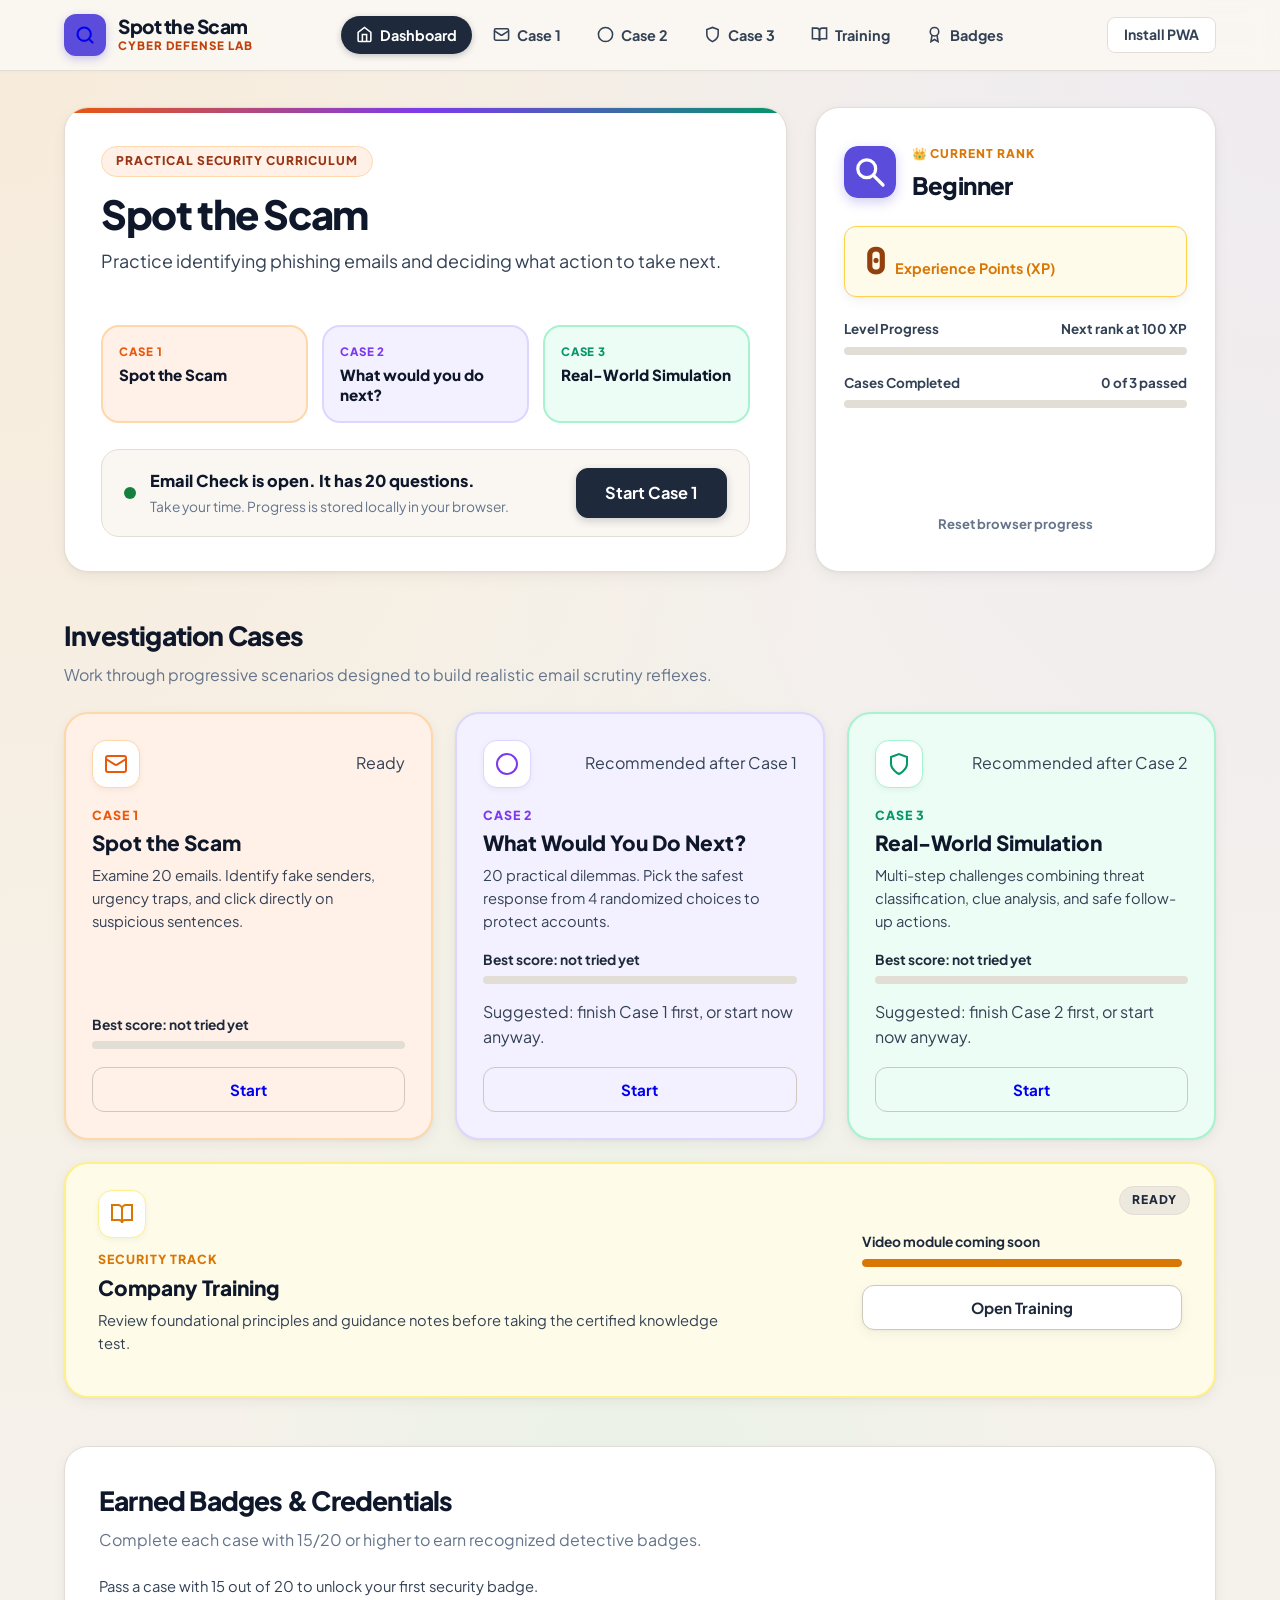
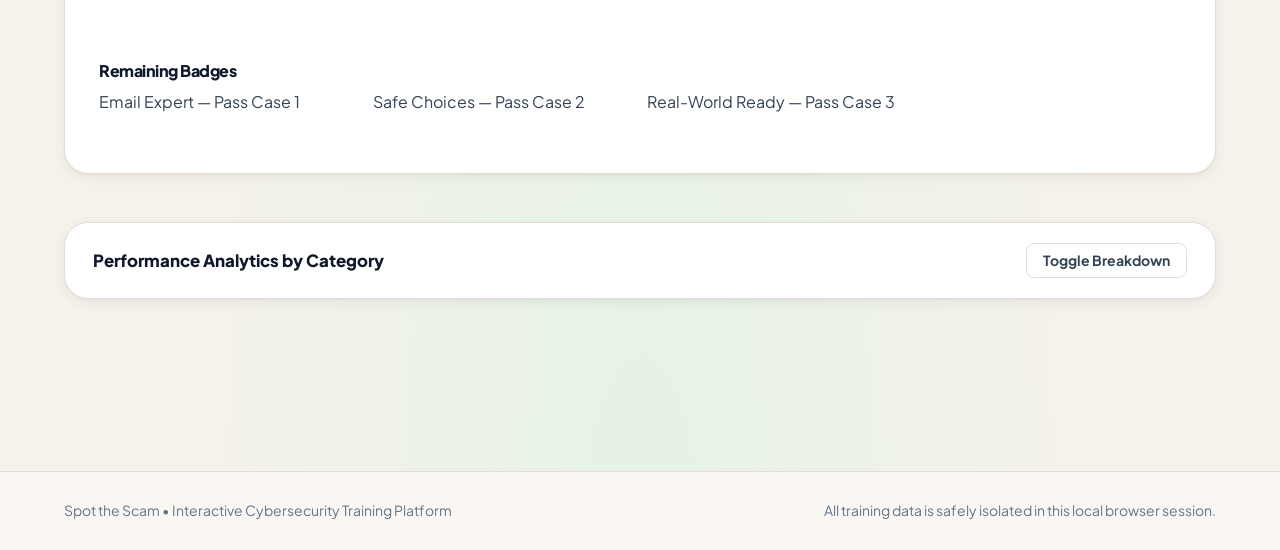
==== commit a1395966: "30/10/2026 latest-changes" ====
--- a/index.html
+++ b/index.html
@@ -4,190 +4,323 @@
 <head>
     <meta charset="UTF-8">
     <meta name="viewport" content="width=device-width, initial-scale=1">
-    <title>Spot the Scam</title>
+    <title>Spot the Scam · Practical Cyber Safety Training</title>
     <link rel="icon" href="assets/images/logo.svg" type="image/svg+xml">
     <link rel="manifest" href="manifest.json">
-    <meta name="theme-color" content="#243f6b">
+    <meta name="theme-color" content="#3b49df">
     <meta name="mobile-web-app-capable" content="yes">
     <meta name="apple-mobile-web-app-capable" content="yes">
     <meta name="apple-mobile-web-app-title" content="Spot the Scam">
-    <link rel="apple-touch-icon" href="assets/images/icon-192.png">
-    <link rel="stylesheet" href="css/index.css?v=11">
+    <link rel="stylesheet" href="css/index.css?v=25">
 </head>
 
-<body class="is-home">
-    <a class="skip" href="#main">Skip to content</a>
-
-    <input class="cat-input" type="radio" name="home-cat" id="cat-home" checked>
-    <input class="cat-input" type="radio" name="home-cat" id="cat-1">
-    <input class="cat-input" type="radio" name="home-cat" id="cat-2">
-    <input class="cat-input" type="radio" name="home-cat" id="cat-3">
-    <input class="cat-input" type="radio" name="home-cat" id="cat-train">
-    <input class="cat-input" type="radio" name="home-cat" id="cat-badges">
-    <input class="menu-toggle" type="checkbox" id="menu-toggle">
-
+<body>
+    <a class="skip-link" href="#main">Skip to main content</a>
+
+    <!-- Top Application Header -->
     <header class="site-header">
-        <a class="logo" href="index.html">
-            <img src="assets/images/logo.svg" alt="" width="48" height="48">
-            <span>Spot the Scam</span>
-        </a>
-        <label class="menu-btn" for="menu-toggle">
-            <span class="menu-bars" aria-hidden="true"></span>
-            <span class="sr">Menu</span>
-        </label>
-        <div class="cat-list">
-            <label for="cat-1">Case 1</label>
-            <label for="cat-2">Case 2</label>
-            <label for="cat-3">Case 3</label>
-            <label for="cat-train">Training</label>
-            <label for="cat-badges">Badges</label>
-        </div>
-        <div class="header-tools">
-            <div class="install-wrap">
-                <button type="button" class="btn btn-quiet" id="install-btn" hidden>Install app</button>
-                <p class="install-note" id="install-note" hidden></p>
+        <div class="header-container">
+            <a class="brand-anchor" href="index.html">
+                <div class="brand-logo-mark">
+                    <svg viewBox="0 0 24 24" width="20" height="20" fill="none" stroke="currentColor" stroke-width="2.5" stroke-linecap="round" stroke-linejoin="round">
+                        <circle cx="11" cy="11" r="8"/>
+                        <line x1="21" y1="21" x2="16.65" y2="16.65"/>
+                    </svg>
+                </div>
+                <div class="brand-text-wrap">
+                    <span class="brand-title">Spot the Scam</span>
+                    <span class="brand-tag">Cyber Defense Lab</span>
+                </div>
+            </a>
+
+            <nav class="site-nav" id="site-nav" aria-label="Main Navigation">
+                <a href="index.html" class="nav-item active" aria-current="page">
+                    <svg viewBox="0 0 24 24" fill="none" stroke="currentColor"><path d="m3 9 9-7 9 7v11a2 2 0 0 1-2 2H5a2 2 0 0 1-2-2z"/><polyline points="9 22 9 12 15 12 15 22"/></svg>
+                    Dashboard
+                </a>
+                <a href="case1.html" class="nav-item">
+                    <svg viewBox="0 0 24 24" fill="none" stroke="currentColor"><rect width="20" height="16" x="2" y="4" rx="2"/><path d="m22 7-8.97 5.7a1.94 1.94 0 0 1-2.06 0L2 7"/></svg>
+                    Case 1
+                </a>
+                <a href="case2.html" class="nav-item">
+                    <svg viewBox="0 0 24 24" fill="none" stroke="currentColor"><circle cx="12" cy="12" r="10"/><path d="9.09 9a3 3 0 0 1 5.83 1c0 2-3 3-3 3"/><path d="M12 17h.01"/></svg>
+                    Case 2
+                </a>
+                <a href="case3.html" class="nav-item">
+                    <svg viewBox="0 0 24 24" fill="none" stroke="currentColor"><path d="M12 22s8-4 8-10V5l-8-3-8 3v7c0 6 8 10 8 10z"/></svg>
+                    Case 3
+                </a>
+                <a href="training.html" class="nav-item">
+                    <svg viewBox="0 0 24 24" fill="none" stroke="currentColor"><path d="M2 3h6a4 4 0 0 1 4 4v14a3 3 0 0 0-3-3H2z"/><path d="M22 3h-6a4 4 0 0 0-4 4v14a3 3 0 0 1 3-3h7z"/></svg>
+                    Training
+                </a>
+                <a href="#badges-section" class="nav-item">
+                    <svg viewBox="0 0 24 24" fill="none" stroke="currentColor"><circle cx="12" cy="8" r="6"/><path d="M15.477 12.89 17 22l-5-3-5 3 1.523-9.11"/></svg>
+                    Badges
+                </a>
+            </nav>
+
+            <div class="header-actions">
+                <button type="button" class="btn btn-quiet btn-sm" id="install-btn" hidden>Install PWA</button>
+                <button type="button" class="mobile-nav-toggle" id="mobile-toggle" aria-label="Toggle menu">
+                    <svg viewBox="0 0 24 24" width="20" height="20" fill="none" stroke="currentColor" stroke-width="2"><line x1="3" y1="12" x2="21" y2="12"/><line x1="3" y1="6" x2="21" y2="6"/><line x1="3" y1="18" x2="21" y2="18"/></svg>
+                </button>
             </div>
         </div>
     </header>
-    <label class="menu-backdrop" for="menu-toggle"></label>
-
-    <main id="main">
-            <div class="cat-stage">
-        <section class="pane pane-home">
-        <section class="hero">
-            <div class="welcome">
-                <h1>Spot the Scam</h1>
-                <p class="lead">Judge a message, choose a safe response, and keep a score.</p>
-                <ul class="fact-picks">
-                    <li>20 questions</li>
-                    <li class="is-on">15 to pass</li>
-                    <li>No timer</li>
-                </ul>
-                <p id="next-step-text">Email Check is open. It has 20 questions.</p>
-                <p class="hint">Progress stays in this browser. You can leave and continue later.</p>
-                <aside class="rank-card">
-                    <p class="kicker">Progress</p>
-                    <h2 id="rank-name">Beginner</h2>
-                    <p class="xp-line"><span id="xp-count">0</span> XP</p>
-                    <div class="bar" aria-hidden="true"><span id="rank-bar"></span></div>
-                    <p id="rank-next">Next rank at 100 XP</p>
-                    <p id="overall-label">0 of 3 passed</p>
-                    <div class="bar overall-bar" aria-hidden="true"><span id="overall-bar"></span></div>
-                    <button type="button" class="btn btn-quiet" id="reset-btn">Reset progress</button>
-                </aside>
-                <a class="btn btn-big" id="next-step-btn" href="case1.html?retry=1">Start Case 1</a>
+
+    <main class="main-wrapper" id="main">
+        <!-- Dashboard Overview Grid -->
+        <section class="dashboard-grid">
+            <!-- Welcome Column -->
+            <article class="welcome-card">
+                <div class="welcome-header">
+                    <span class="context-tag">Practical Security Curriculum</span>
+                    <h1 class="welcome-title">Spot the Scam</h1>
+                    <p class="welcome-subtitle">Practice identifying phishing emails and deciding what action to take next.</p>
+                </div>
+
+                <!-- Case Navigation Pills -->
+                <div class="mission-pills-row">
+                    <a href="case1.html?retry=1" class="mission-pill-link">
+                        <span class="pill-step-label">Case 1</span>
+                        <span class="pill-title-text">Spot the Scam</span>
+                    </a>
+                    <a href="case2.html?retry=1" class="mission-pill-link active">
+                        <span class="pill-step-label">Case 2</span>
+                        <span class="pill-title-text">What would you do next?</span>
+                    </a>
+                    <a href="case3.html?retry=1" class="mission-pill-link">
+                        <span class="pill-step-label">Case 3</span>
+                        <span class="pill-title-text">Real-World Simulation</span>
+                    </a>
+                </div>
+
+                <!-- Next Recommended Action Banner -->
+                <div class="resume-banner">
+                    <div class="resume-details">
+                        <span class="active-pulse-dot"></span>
+                        <div>
+                            <p class="resume-heading" id="next-step-text">Case 1: Spot the Scam is ready to start.</p>
+                            <p class="resume-caption">Take your time. Progress is stored locally in your browser.</p>
+                        </div>
+                    </div>
+                    <a class="btn btn-primary btn-lg" id="next-step-btn" href="case1.html?retry=1">
+                        Continue Case 1 →
+                    </a>
+                </div>
+            </article>
+
+            <!-- Rank & XP Metric Panel -->
+            <aside class="rank-panel">
+                <div>
+                    <div class="rank-profile-header">
+                        <div class="avatar-badge-box">
+                            <img src="assets/images/logo.svg" alt="Detective magnifying glass badge" width="52" height="52">
+                        </div>
+                        <div>
+                            <span class="rank-headline-label">&#128081; Current Rank</span>
+                            <h2 class="rank-display-name" id="rank-name">Spot The Scam</h2>
+                        </div>
+                    </div>
+
+                    <div class="xp-metric-box">
+                        <span class="xp-numeric-value" id="xp-count">0</span>
+                        <span class="xp-legend">Experience Points (XP)</span>
+                    </div>
+
+                    <div class="metrics-progress-group">
+                        <div class="metric-bar-item">
+                            <div class="metric-bar-header">
+                                <span>Level Progress</span>
+                                <span id="rank-next">Next rank at 100 XP</span>
+                            </div>
+                            <div class="progress-track bar">
+                                <div class="progress-fill" id="rank-bar" style="width: 0%;"></div>
+                            </div>
+                        </div>
+
+                        <div class="metric-bar-item">
+                            <div class="metric-bar-header">
+                                <span>Cases Completed</span>
+                                <span id="overall-label">0 of 3 passed</span>
+                            </div>
+                            <div class="progress-track bar overall-bar">
+                                <div class="progress-fill" id="overall-bar" style="width: 0%; background-color: var(--success-600);"></div>
+                            </div>
+                        </div>
+                    </div>
+                </div>
+
+                <button type="button" class="btn btn-ghost btn-sm" id="reset-btn">Reset browser progress</button>
+            </aside>
+        </section>
+
+        <!-- Cases & Missions Section -->
+        <section class="section-wrapper">
+            <div class="section-head-wrap">
+                <h2 class="section-title-main">Investigation Cases</h2>
+                <p class="section-caption-main">Work through progressive scenarios designed to build realistic email scrutiny reflexes.</p>
+            </div>
+
+            <div class="cases-cards-grid" id="case-grid">
+                <!-- Case 1 Card -->
+                <article class="mission-card">
+                    <div>
+                        <div class="card-meta-bar">
+                            <div class="mission-icon-box">
+                                <svg viewBox="0 0 24 24" fill="none" stroke="currentColor" stroke-width="2"><rect width="20" height="16" x="2" y="4" rx="2"/><path d="m22 7-8.97 5.7a1.94 1.94 0 0 1-2.06 0L2 7"/></svg>
+                            </div>
+                            <span class="status-pill pill" id="case1-status">Ready</span>
+                        </div>
+                        <span class="card-num-kicker">Case 1</span>
+                        <h3 class="card-heading-title">Spot the Scam</h3>
+                        <p class="card-summary-desc">Examine 20 emails. Identify fake senders, urgency traps, and click directly on suspicious sentences.</p>
+                    </div>
+                    <div>
+                        <div class="card-score-line" id="case1-best">Best score: not tried yet</div>
+                        <div class="progress-track bar"><div class="progress-fill" id="case1-bar" style="width: 0%;"></div></div>
+                        <p class="lock-note" id="case1-lock" hidden></p>
+                        <div class="card-actions-row">
+                            <a class="btn btn-secondary btn-block" id="case1-btn" href="case1.html?retry=1">Start Case 1</a>
+                            <a class="card-restart-anchor text-link" id="case1-restart" href="case1.html?retry=1" hidden>Start over</a>
+                        </div>
+                    </div>
+                </article>
+
+                <!-- Case 2 Card -->
+                <article class="mission-card">
+                    <div>
+                        <div class="card-meta-bar">
+                            <div class="mission-icon-box">
+                                <svg viewBox="0 0 24 24" fill="none" stroke="currentColor" stroke-width="2"><circle cx="12" cy="12" r="10"/><path d="9.09 9a3 3 0 0 1 5.83 1c0 2-3 3-3 3"/><path d="M12 17h.01"/></svg>
+                            </div>
+                            <span class="status-pill pill" id="case2-status">Ready</span>
+                        </div>
+                        <span class="card-num-kicker">Case 2</span>
+                        <h3 class="card-heading-title">What Would You Do Next?</h3>
+                        <p class="card-summary-desc">20 practical dilemmas. Pick the safest response from 4 randomized choices to protect accounts.</p>
+                    </div>
+                    <div>
+                        <div class="card-score-line" id="case2-best">Best score: not tried yet</div>
+                        <div class="progress-track bar"><div class="progress-fill" id="case2-bar" style="width: 0%;"></div></div>
+                        <p class="lock-note" id="case2-lock" hidden></p>
+                        <div class="card-actions-row">
+                            <a class="btn btn-secondary btn-block" id="case2-btn" href="case2.html?retry=1">Start Case 2</a>
+                            <a class="card-restart-anchor text-link" id="case2-restart" href="case2.html?retry=1" hidden>Start over</a>
+                        </div>
+                    </div>
+                </article>
+
+                <!-- Case 3 Card -->
+                <article class="mission-card">
+                    <div>
+                        <div class="card-meta-bar">
+                            <div class="mission-icon-box">
+                                <svg viewBox="0 0 24 24" fill="none" stroke="currentColor" stroke-width="2"><path d="M12 22s8-4 8-10V5l-8-3-8 3v7c0 6 8 10 8 10z"/></svg>
+                            </div>
+                            <span class="status-pill pill" id="case3-status">Ready</span>
+                        </div>
+                        <span class="card-num-kicker">Case 3</span>
+                        <h3 class="card-heading-title">Real-World Simulation</h3>
+                        <p class="card-summary-desc">Multi-step challenges combining threat classification, clue analysis, and safe follow-up actions.</p>
+                    </div>
+                    <div>
+                        <div class="card-score-line" id="case3-best">Best score: not tried yet</div>
+                        <div class="progress-track bar"><div class="progress-fill" id="case3-bar" style="width: 0%;"></div></div>
+                        <p class="lock-note" id="case3-lock" hidden></p>
+                        <div class="card-actions-row">
+                            <a class="btn btn-secondary btn-block" id="case3-btn" href="case3.html?retry=1">Start Case 3</a>
+                            <a class="card-restart-anchor text-link" id="case3-restart" href="case3.html?retry=1" hidden>Start over</a>
+                        </div>
+                    </div>
+                </article>
+
+                <!-- Company Training Card -->
+                <article class="mission-card mission-card-training">
+                    <span class="status-pill pill" id="training-status">Ready</span>
+                    <div class="training-card-main">
+                        <div class="card-meta-bar">
+                            <div class="mission-icon-box">
+                                <svg viewBox="0 0 24 24" fill="none" stroke="currentColor" stroke-width="2"><path d="M2 3h6a4 4 0 0 1 4 4v14a3 3 0 0 0-3-3H2z"/><path d="M22 3h-6a4 4 0 0 0-4 4v14a3 3 0 0 1 3-3h7z"/></svg>
+                            </div>
+                        </div>
+                        <span class="card-num-kicker">Security Track</span>
+                        <h3 class="card-heading-title">Company Training</h3>
+                        <p class="card-summary-desc">Review foundational principles and guidance notes before taking the certified knowledge test.</p>
+                    </div>
+                    <div class="training-card-side">
+                        <div class="card-score-line" id="training-best">Video module coming soon</div>
+                        <div class="progress-track bar"><div class="progress-fill" id="training-bar" style="width: 100%;"></div></div>
+                        <div class="card-actions-row">
+                            <a class="btn btn-secondary btn-block" id="training-btn" href="training.html">Open Training</a>
+                        </div>
+                    </div>
+                </article>
             </div>
         </section>
+
+        <!-- Achievements & Badges Panel -->
+        <section class="section-wrapper" id="badges-section">
+            <div class="badges-container-card">
+                <div class="badges-header-row">
+                    <h2 class="section-title-main">Earned Badges & Credentials</h2>
+                    <p class="section-caption-main">Complete each case with 15/20 or higher to earn recognized detective badges.</p>
+                </div>
+                <p id="no-badges" class="card-summary-desc">Pass a case with 15 out of 20 to unlock your first security badge.</p>
+                <ul class="badges-items-grid badge-list" id="earned-badges"></ul>
+                <h3 id="later-title" class="section-title-main" style="font-size: 1rem; margin-top: 20px;">Remaining Badges</h3>
+                <ul class="badges-items-grid badge-list" id="later-badges"></ul>
+            </div>
         </section>
 
-        <div class="case-grid" id="case-grid">
-                    <article class="case-card tone-1">
-                        <div class="case-top">
-                            <img src="assets/images/case-mail.svg" alt="" width="72" height="72">
-                            <span class="pill" id="case1-status">Ready</span>
-                        </div>
-                        <p class="kicker">Case 1</p>
-                        <h3>Email Check</h3>
-                        <p>20 emails. Is each one a scam or real?</p>
-                        <p class="best" id="case1-best">Best score: not tried yet</p>
-                        <div class="bar" aria-hidden="true"><span id="case1-bar"></span></div>
-                        <p class="lock-note" id="case1-lock" hidden>Case 1 is open from the start.</p>
-                        <a class="btn" id="case1-btn" href="case1.html?retry=1">Start</a>
-                        <a class="text-link" id="case1-restart" href="case1.html?retry=1" hidden>Start over</a>
-                    </article>
-
-                    <article class="case-card tone-2">
-                        <div class="case-top">
-                            <img src="assets/images/case-choice.svg" alt="" width="72" height="72">
-                            <span class="pill pill-lock" id="case2-status">Locked</span>
-                        </div>
-                        <p class="kicker">Case 2</p>
-                        <h3>What Would You Do?</h3>
-                        <p>20 situations. Pick the safe thing to do.</p>
-                        <p class="best" id="case2-best">Best score: not tried yet</p>
-                        <div class="bar" aria-hidden="true"><span id="case2-bar"></span></div>
-                        <p class="lock-note" id="case2-lock">Finish Case 1 first (15 of 20).</p>
-                        <a class="btn btn-lock" id="case2-btn" href="#" aria-disabled="true">Locked</a>
-                        <a class="text-link" id="case2-restart" href="case2.html?retry=1" hidden>Start over</a>
-                    </article>
-
-                    <article class="case-card tone-3">
-                        <div class="case-top">
-                            <img src="assets/images/case-world.svg" alt="" width="72" height="72">
-                            <span class="pill pill-lock" id="case3-status">Locked</span>
-                        </div>
-                        <p class="kicker">Case 3</p>
-                        <h3>Real-World Challenge</h3>
-                        <p>20 messages. Scam or real, the clue, and a safe action.</p>
-                        <p class="best" id="case3-best">Best score: not tried yet</p>
-                        <div class="bar" aria-hidden="true"><span id="case3-bar"></span></div>
-                        <p class="lock-note" id="case3-lock">Finish Case 2 first (15 of 20).</p>
-                        <a class="btn btn-lock" id="case3-btn" href="#" aria-disabled="true">Locked</a>
-                        <a class="text-link" id="case3-restart" href="case3.html?retry=1" hidden>Start over</a>
-                    </article>
+        <!-- Skill Breakdown Details -->
+        <section class="section-wrapper">
+            <details class="collapsible-stats-panel details-panel">
+                <summary class="stats-accordion-summary">
+                    <span>Performance Analytics by Category</span>
+                    <span class="btn btn-quiet btn-sm">Toggle Breakdown</span>
+                </summary>
+                <div class="stats-accordion-body skill-grid">
+                    <div class="stat-metric-card">
+                        <span class="stat-field-label">Email Scrutiny</span>
+                        <p class="stat-numeric-score" id="skill-email-label">Not tried yet</p>
+                        <div class="progress-track bar"><div class="progress-fill" id="skill-email-bar" style="width: 0%;"></div></div>
+                    </div>
+                    <div class="stat-metric-card">
+                        <span class="stat-field-label">Decision Reflexes</span>
+                        <p class="stat-numeric-score" id="skill-choices-label">Not tried yet</p>
+                        <div class="progress-track bar"><div class="progress-fill" id="skill-choices-bar" style="width: 0%;"></div></div>
+                    </div>
+                    <div class="stat-metric-card">
+                        <span class="stat-field-label">Threat Remediation</span>
+                        <p class="stat-numeric-score" id="skill-world-label">Not tried yet</p>
+                        <div class="progress-track bar"><div class="progress-fill" id="skill-world-bar" style="width: 0%;"></div></div>
+                    </div>
+                </div>
+            </details>
+        </section>
+    </main>
+
+    <!-- Professional Footer -->
+    <footer class="site-footer">
+        <div class="footer-container">
+            <span>Spot the Scam &bull; Interactive Cybersecurity Training Platform</span>
+            <span>All training data is safely isolated in this local browser session.</span>
         </div>
-                <article class="case-card tone-4">
-                    <div class="case-top">
-                        <img src="assets/images/training.svg" alt="" width="72" height="72">
-                        <span class="pill" id="training-status">Ready</span>
-                    </div>
-                    <p class="kicker">Extra path</p>
-                    <h3>Company Training</h3>
-                    <p>Watch the training video.</p>
-                    <a class="btn" id="training-btn" href="training.html">Open Training</a>
-                </article>
-
-        <section class="pane pane-badges">
-        <section class="panel">
-            <h2>My badges</h2>
-            <p id="no-badges">Pass a case to earn your first badge.</p>
-            <ul class="badge-list" id="earned-badges"></ul>
-            <h3 id="later-title">Badges to earn</h3>
-            <ul class="badge-list" id="later-badges"></ul>
-        </section>
-
-        <!-- Skill statistics (folded away so the page stays simple) -->
-        <details class="panel details-panel">
-            <summary>
-                <h2>My skill stats</h2>
-            </summary>
-            <div class="skill-grid">
-                <div>
-                    <h3>Email spotting</h3>
-                    <p id="skill-email-label">Not tried yet</p>
-                    <div class="bar" aria-hidden="true"><span id="skill-email-bar"></span></div>
-                </div>
-                <div>
-                    <h3>Safe choices</h3>
-                    <p id="skill-choices-label">Not tried yet</p>
-                    <div class="bar" aria-hidden="true"><span id="skill-choices-bar"></span></div>
-                </div>
-                <div>
-                    <h3>Real-world skills</h3>
-                    <p id="skill-world-label">Not tried yet</p>
-                    <div class="bar" aria-hidden="true"><span id="skill-world-bar"></span></div>
-                </div>
-            </div>
-        </details>
-        </section>
-            </div>
-    </main>
-
-    <script src="js/app.js?v=9"></script>
+    </footer>
+
+    <script src="js/app.js?v=25"></script>
     <script src="js/install.js"></script>
     <script>
-        document.querySelectorAll(".cat-list label").forEach(function (label) {
-            label.addEventListener("click", function () {
-                document.getElementById("menu-toggle").checked = false;
+        const mobileBtn = document.getElementById('mobile-toggle');
+        const nav = document.getElementById('site-nav');
+        if (mobileBtn && nav) {
+            mobileBtn.addEventListener('click', () => {
+                nav.classList.toggle('mobile-open');
             });
-        });
-        if (new URLSearchParams(window.location.search).get("pane") === "badges") {
-            var badges = document.getElementById("cat-badges");
-            if (badges) {
-                badges.checked = true;
-            }
         }
     </script>
 </body>
 
-</html>+</html>
--- a/css/index.css
+++ b/css/index.css
@@ -1,855 +1,747 @@
-@import url("base.css?v=7");
-
-/* ---------- Dashboard: welcome and rank ---------- */
-.hero {
-    display: block;
-    max-width: 440px;
-    margin: 8px auto 0;
-    text-align: center;
-}
-
-.welcome {
-    min-width: 0;
-}
-
-.welcome h1 {
-    margin: 0 0 8px;
-    font-size: 2rem;
-    font-weight: 600;
-    letter-spacing: -0.03em;
+/* ==========================================================================
+   Dashboard Page - Multi-Tone Editorial Investigation Theme
+   Warm Cream, Coral Peach, Lavender Purple, Mint Frost, and Caramel Gold
+   ========================================================================== */
+
+@import url("base.css");
+
+/* Hero Banner & Layout */
+.dashboard-grid {
+    display: grid;
+    grid-template-columns: minmax(0, 1.8fr) minmax(300px, 1fr);
+    gap: 28px;
+    align-items: stretch;
+    margin-bottom: 44px;
+}
+
+/* Primary Welcome Banner */
+.welcome-card {
+    background: var(--surface-card);
+    border: 1.5px solid var(--border-warm);
+    border-radius: var(--radius-xl);
+    padding: 38px 36px 34px;
+    box-shadow: var(--shadow-soft);
+    display: flex;
+    flex-direction: column;
+    justify-content: space-between;
+    position: relative;
+    overflow: hidden;
+}
+
+/* Multi-color warm header bar */
+.welcome-card::before {
+    content: "";
+    position: absolute;
+    top: 0;
+    left: 0;
+    right: 0;
+    height: 5px;
+    background: linear-gradient(90deg, #ea580c 0%, #7c3aed 50%, #059669 100%);
+}
+
+.welcome-header {
+    margin-bottom: 24px;
+}
+
+.context-tag {
+    display: inline-flex;
+    align-items: center;
+    gap: 6px;
+    font-size: 0.75rem;
+    font-weight: 800;
+    text-transform: uppercase;
+    letter-spacing: 0.08em;
+    color: #9a3412;
+    background: var(--tone-case1-bg);
+    border: 1.5px solid var(--tone-case1-border);
+    padding: 5px 14px;
+    border-radius: var(--radius-pill);
+    margin-bottom: 14px;
+}
+
+.welcome-title {
+    font-size: 2.5rem;
+    font-weight: 800;
+    letter-spacing: -0.035em;
+    color: var(--ink-black);
+    margin: 0 0 10px;
     line-height: 1.15;
 }
 
-.welcome .lead {
-    margin: 0 auto;
-    max-width: 28em;
-    color: var(--ink-700);
-    font-size: 1.02rem;
-    line-height: 1.45;
-}
-
-.fact-picks {
+.welcome-subtitle {
+    font-size: 1.12rem;
+    color: var(--ink-body);
+    margin: 0;
+    max-width: 48ch;
+    line-height: 1.6;
+}
+
+/* 3 Multi-Tone Quick Category Pills */
+.mission-pills-row {
     display: grid;
     grid-template-columns: repeat(3, 1fr);
+    gap: 14px;
+    margin: 26px 0;
+}
+
+.mission-pill-link {
+    display: flex;
+    flex-direction: column;
+    padding: 16px 16px;
+    border-radius: var(--radius-lg);
+    text-decoration: none;
+    transition: all 0.2s cubic-bezier(0.16, 1, 0.3, 1);
+    position: relative;
+    border-width: 2px;
+    border-style: solid;
+}
+
+/* Case 1 Pill: Warm Coral Peach */
+.mission-pills-row a:nth-child(1) {
+    background: var(--tone-case1-bg);
+    border-color: var(--tone-case1-border);
+}
+.mission-pills-row a:nth-child(1) .pill-step-label {
+    color: var(--tone-case1-chip);
+}
+.mission-pills-row a:nth-child(1):hover {
+    transform: translateY(-2px);
+    box-shadow: 0 6px 16px rgba(234, 88, 12, 0.18);
+    border-color: var(--tone-case1-chip);
+}
+
+/* Case 2 Pill: Soft Lavender Purple */
+.mission-pills-row a:nth-child(2) {
+    background: var(--tone-case2-bg);
+    border-color: var(--tone-case2-border);
+}
+.mission-pills-row a:nth-child(2) .pill-step-label {
+    color: var(--tone-case2-chip);
+}
+.mission-pills-row a:nth-child(2):hover {
+    transform: translateY(-2px);
+    box-shadow: 0 6px 16px rgba(124, 58, 237, 0.18);
+    border-color: var(--tone-case2-chip);
+}
+
+/* Case 3 Pill: Mint Frost Green */
+.mission-pills-row a:nth-child(3) {
+    background: var(--tone-case3-bg);
+    border-color: var(--tone-case3-border);
+}
+.mission-pills-row a:nth-child(3) .pill-step-label {
+    color: var(--tone-case3-chip);
+}
+.mission-pills-row a:nth-child(3):hover {
+    transform: translateY(-2px);
+    box-shadow: 0 6px 16px rgba(5, 150, 105, 0.18);
+    border-color: var(--tone-case3-chip);
+}
+
+.pill-step-label {
+    font-size: 0.72rem;
+    font-weight: 800;
+    text-transform: uppercase;
+    letter-spacing: 0.08em;
+    margin-bottom: 4px;
+}
+
+.pill-title-text {
+    font-size: 0.95rem;
+    font-weight: 800;
+    color: var(--ink-black);
+    line-height: 1.3;
+}
+
+/* Resume Box inside Hero */
+.resume-banner {
+    background: var(--surface-warm);
+    border: 1.5px solid var(--border-warm);
+    border-radius: var(--radius-lg);
+    padding: 18px 22px;
+    display: flex;
+    align-items: center;
+    justify-content: space-between;
+    gap: 18px;
+}
+
+.resume-details {
+    display: flex;
+    align-items: center;
+    gap: 14px;
+}
+
+.active-pulse-dot {
+    width: 12px;
+    height: 12px;
+    background-color: var(--safe-green);
+    border-radius: 50%;
+    box-shadow: 0 0 0 0 rgba(21, 128, 61, 0.6);
+    animation: livePulse 2s infinite;
+    flex-shrink: 0;
+}
+
+@keyframes livePulse {
+    0% { transform: scale(0.95); box-shadow: 0 0 0 0 rgba(21, 128, 61, 0.6); }
+    70% { transform: scale(1.05); box-shadow: 0 0 0 8px rgba(21, 128, 61, 0); }
+    100% { transform: scale(0.95); box-shadow: 0 0 0 0 rgba(21, 128, 61, 0); }
+}
+
+.resume-heading {
+    font-size: 1.02rem;
+    font-weight: 800;
+    color: var(--ink-black);
+    margin: 0;
+}
+
+.resume-caption {
+    font-size: 0.86rem;
+    color: var(--ink-muted);
+    margin: 3px 0 0;
+}
+
+/* Rank & Performance Panel: Cognac & Gold Card */
+.rank-panel {
+    background: var(--surface-card);
+    border: 1.5px solid var(--border-warm);
+    border-radius: var(--radius-xl);
+    padding: 32px 28px;
+    box-shadow: var(--shadow-soft);
+    display: flex;
+    flex-direction: column;
+    justify-content: space-between;
+}
+
+.rank-profile-header {
+    display: flex;
+    align-items: center;
+    gap: 16px;
+    margin-bottom: 22px;
+}
+
+.avatar-badge-box {
+    width: 52px;
+    height: 52px;
+    background: transparent;
+    border: none;
+    border-radius: 14px;
+    display: flex;
+    align-items: center;
+    justify-content: center;
+    flex-shrink: 0;
+}
+
+.avatar-badge-box img {
+    width: 52px;
+    height: 52px;
+    border-radius: 14px;
+    box-shadow: 0 4px 12px rgba(91, 76, 219, 0.28);
+}
+
+.rank-headline-label {
+    font-size: 0.75rem;
+    font-weight: 800;
+    text-transform: uppercase;
+    letter-spacing: 0.08em;
+    color: var(--gold-accent);
+}
+
+.rank-display-name {
+    font-size: 1.5rem;
+    font-weight: 800;
+    letter-spacing: -0.025em;
+    color: var(--ink-black);
+    margin: 2px 0 0;
+}
+
+/* XP Metric Card: Warm Gold/Caramel Tint */
+.xp-metric-box {
+    background: var(--gold-bg);
+    border: 1.5px solid var(--gold-border);
+    border-radius: var(--radius-md);
+    padding: 16px 20px;
+    margin-bottom: 22px;
+    display: flex;
+    align-items: baseline;
     gap: 10px;
-    list-style: none;
-    margin: 22px 0 18px;
-    padding: 0;
-}
-
-.fact-picks li {
+    box-shadow: var(--shadow-soft);
+}
+
+.xp-numeric-value {
+    font-size: 2.3rem;
+    font-weight: 900;
+    font-family: var(--font-mono);
+    color: var(--gold-text);
+    line-height: 1;
+    letter-spacing: -0.03em;
+}
+
+.xp-legend {
+    font-size: 0.9rem;
+    font-weight: 700;
+    color: var(--gold-accent);
+}
+
+.metrics-progress-group {
+    display: flex;
+    flex-direction: column;
+    gap: 18px;
+    margin-bottom: 24px;
+}
+
+.metric-bar-item {
+    display: flex;
+    flex-direction: column;
+    gap: 7px;
+}
+
+.metric-bar-header {
+    display: flex;
+    justify-content: space-between;
+    font-size: 0.84rem;
+    font-weight: 700;
+    color: var(--ink-body);
+}
+
+/* ==========================================================================
+   Cases Grid (Missions) - Distinct Personality Cards
+   ========================================================================== */
+.section-wrapper {
+    margin-bottom: 48px;
+}
+
+.section-head-wrap {
+    margin-bottom: 24px;
+}
+
+.section-title-main {
+    font-size: 1.65rem;
+    font-weight: 800;
+    letter-spacing: -0.03em;
+    color: var(--ink-black);
+    margin: 0 0 6px;
+}
+
+.section-caption-main {
+    font-size: 1rem;
+    color: var(--ink-muted);
+    margin: 0;
+}
+
+.cases-cards-grid {
+    display: grid;
+    grid-template-columns: repeat(3, minmax(0, 1fr));
+    gap: 22px;
+}
+
+@media (max-width: 960px) {
+    .cases-cards-grid {
+        grid-template-columns: repeat(2, minmax(0, 1fr));
+    }
+}
+
+@media (max-width: 640px) {
+    .cases-cards-grid {
+        grid-template-columns: 1fr;
+    }
+}
+
+.mission-card {
+    border-radius: var(--radius-xl);
+    padding: 26px;
+    box-shadow: var(--shadow-soft);
+    display: flex;
+    flex-direction: column;
+    justify-content: space-between;
+    transition: all 0.22s cubic-bezier(0.16, 1, 0.3, 1);
+    position: relative;
+    border-width: 2px;
+    border-style: solid;
+}
+
+.mission-card:hover {
+    box-shadow: var(--shadow-lift);
+    transform: translateY(-3px);
+}
+
+/* Card 1: Warm Coral Peach */
+.mission-card:nth-child(1) {
+    background-color: var(--tone-case1-bg);
+    border-color: var(--tone-case1-border);
+}
+.mission-card:nth-child(1) .card-num-kicker {
+    color: var(--tone-case1-chip);
+}
+.mission-card:nth-child(1) .mission-icon-box {
+    background-color: #ffffff;
+    color: var(--tone-case1-chip);
+    border: 1px solid var(--tone-case1-border);
+}
+.mission-card:nth-child(1) .progress-fill {
+    background-color: var(--tone-case1-chip);
+}
+
+/* Card 2: Soft Lavender Purple */
+.mission-card:nth-child(2) {
+    background-color: var(--tone-case2-bg);
+    border-color: var(--tone-case2-border);
+}
+.mission-card:nth-child(2) .card-num-kicker {
+    color: var(--tone-case2-chip);
+}
+.mission-card:nth-child(2) .mission-icon-box {
+    background-color: #ffffff;
+    color: var(--tone-case2-chip);
+    border: 1px solid var(--tone-case2-border);
+}
+.mission-card:nth-child(2) .progress-fill {
+    background-color: var(--tone-case2-chip);
+}
+
+/* Card 3: Mint Frost Green */
+.mission-card:nth-child(3) {
+    background-color: var(--tone-case3-bg);
+    border-color: var(--tone-case3-border);
+}
+.mission-card:nth-child(3) .card-num-kicker {
+    color: var(--tone-case3-chip);
+}
+.mission-card:nth-child(3) .mission-icon-box {
+    background-color: #ffffff;
+    color: var(--tone-case3-chip);
+    border: 1px solid var(--tone-case3-border);
+}
+.mission-card:nth-child(3) .progress-fill {
+    background-color: var(--tone-case3-chip);
+}
+
+/* Card 4: Warm Canary Yellow / Training */
+.mission-card:nth-child(4),
+.mission-card-training {
+    background-color: var(--tone-train-bg);
+    border-color: var(--tone-train-border);
+    position: relative;
+}
+.mission-card:nth-child(4) .card-num-kicker,
+.mission-card-training .card-num-kicker {
+    color: var(--tone-train-chip);
+}
+.mission-card:nth-child(4) .mission-icon-box,
+.mission-card-training .mission-icon-box {
+    background-color: #ffffff;
+    color: var(--tone-train-chip);
+    border: 1px solid var(--tone-train-border);
+}
+.mission-card:nth-child(4) .progress-fill,
+.mission-card-training .progress-fill {
+    background-color: var(--tone-train-chip);
+}
+
+/* Shift Ready tag to the top-right corner of the card */
+.mission-card-training #training-status {
+    position: absolute;
+    top: 22px;
+    right: 24px;
+    margin: 0;
+    z-index: 2;
+}
+
+/* Featured Training banner spanning full width on desktop (>=961px) */
+@media (min-width: 961px) {
+    .mission-card.mission-card-training,
+    .mission-card:nth-child(4) {
+        grid-column: 1 / -1;
+        flex-direction: row;
+        align-items: center;
+        justify-content: space-between;
+        gap: 36px;
+        padding: 26px 32px;
+        position: relative;
+    }
+
+    .mission-card.mission-card-training .training-card-main,
+    .mission-card:nth-child(4) .training-card-main {
+        flex: 1;
+        max-width: 620px;
+    }
+
+    .mission-card.mission-card-training .training-card-main .card-meta-bar,
+    .mission-card:nth-child(4) .training-card-main .card-meta-bar {
+        margin-bottom: 12px;
+    }
+
+    .mission-card.mission-card-training .training-card-side,
+    .mission-card:nth-child(4) .training-card-side {
+        width: 320px;
+        flex-shrink: 0;
+        display: flex;
+        flex-direction: column;
+        justify-content: center;
+    }
+}
+
+.card-meta-bar {
+    display: flex;
+    align-items: center;
+    justify-content: space-between;
+    margin-bottom: 18px;
+}
+
+.mission-icon-box {
+    width: 48px;
+    height: 48px;
+    border-radius: 14px;
     display: flex;
     align-items: center;
     justify-content: center;
-    min-height: 78px;
-    padding: 8px;
-    border-radius: 18px;
-    background: #f6d7c4;
-    color: #3a2a22;
-    font-weight: 600;
+    box-shadow: 0 2px 6px rgba(30, 25, 20, 0.05);
+}
+
+.mission-icon-box svg {
+    width: 24px;
+    height: 24px;
+}
+
+.card-num-kicker {
+    font-size: 0.78rem;
+    font-weight: 800;
+    text-transform: uppercase;
+    letter-spacing: 0.08em;
+    display: block;
+    margin-bottom: 4px;
+}
+
+.card-heading-title {
+    font-size: 1.3rem;
+    font-weight: 800;
+    color: var(--ink-black);
+    margin: 0 0 8px;
+    line-height: 1.3;
+}
+
+.card-summary-desc {
     font-size: 0.92rem;
-    line-height: 1.25;
+    color: var(--ink-body);
+    line-height: 1.55;
+    margin: 0 0 16px;
+    min-height: 44px;
+}
+
+.card-score-line {
+    font-size: 0.86rem;
+    font-weight: 700;
+    color: var(--ink-dark);
+    margin-bottom: 6px;
+}
+
+.card-actions-row {
+    margin-top: 18px;
+    display: flex;
+    flex-direction: column;
+    gap: 8px;
+}
+
+.card-actions-row .btn {
+    border-color: var(--border-strong);
+}
+
+.card-actions-row .btn.btn-primary {
+    background-color: var(--brand-primary);
+    color: #ffffff !important;
+    border-color: var(--brand-primary);
+}
+.card-actions-row .btn.btn-primary:hover {
+    background-color: var(--brand-dark);
+    color: #ffffff !important;
+    border-color: var(--brand-dark);
+}
+
+.card-actions-row .btn.btn-secondary {
+    background-color: #ffffff;
+    color: var(--ink-dark) !important;
+    border-color: var(--border-strong);
+}
+.card-actions-row .btn.btn-secondary:hover {
+    background-color: var(--surface-warm);
+    color: var(--ink-black) !important;
+    border-color: var(--ink-black);
+}
+
+.card-restart-anchor {
+    font-size: 0.8125rem;
+    font-weight: 700;
+    color: var(--ink-muted);
     text-align: center;
-}
-
-.fact-picks .is-on {
-    background: var(--teal);
-    color: #ffffff;
-}
-
-#next-step-text {
-    margin: 0 0 6px;
-    font-weight: 600;
-    color: var(--ink-900);
-    font-size: 1.02rem;
-    line-height: 1.4;
-}
-
-.welcome .hint {
-    margin: 0 auto 8px;
-    max-width: 32em;
-    color: var(--muted);
-    font-size: 0.95rem;
-}
-
-.pane-home .btn-big {
-    width: 100%;
-    margin-top: 22px;
-    min-height: 52px;
-    border-radius: 16px;
-    background: var(--teal);
-    border-color: var(--teal);
-    font-size: 1rem;
-}
-
-.pane-home .btn-big:hover {
-    background: var(--teal-dark);
-    border-color: var(--teal-dark);
-}
-
-#overall-label {
-    display: block;
-    margin-top: 12px;
-    padding: 0;
-    background-color: transparent;
-    color: var(--muted);
-    border-radius: 0;
-    font-weight: 600;
-    font-size: 0.9rem;
-}
-
-.section-note {
-    margin: -4px 0 14px;
-    color: var(--muted);
-}
-
-.rank-card {
-    width: auto;
-    max-width: 320px;
-    margin: 18px auto 0;
-    text-align: left;
-    background-color: #fffaf6;
-    color: var(--text);
-    border: 1px solid #f0e0d2;
-    border-radius: 18px;
-    padding: 14px 16px 12px;
-    box-shadow: none;
-}
-
-.rank-card .kicker {
-    color: var(--muted);
-    font-size: 0.9rem;
-}
-
-.rank-card h2 {
-    color: var(--ink-900);
-    font-size: 1.25rem;
-    margin-bottom: 2px;
-}
-
-.rank-card p {
-    color: var(--muted);
-    margin-bottom: 0;
-    font-size: 0.95rem;
-}
-
-.xp-line {
-    font-size: 1rem;
-    font-weight: 600;
-    color: var(--ink-900);
-    line-height: 1.3;
-    margin: 4px 0 8px;
-}
-
-.rank-card .bar {
-    width: 100%;
-    margin: 8px 0;
-    background-color: #e6e4de;
-}
-
-.overall-bar {
-    display: none;
-}
-
-/* ---------- Section titles ---------- */
-main > section:not(.panel) > h2 {
-    margin: 32px 0 14px;
-    font-size: 1.25rem;
-}
-
-.panel h2 {
-    font-size: 1.2rem;
-}
-
-.panel p:last-child {
-    margin-bottom: 0;
-}
-
-/* ---------- Case cards ---------- */
-.progress-row {
+    text-decoration: none;
+}
+.card-restart-anchor:hover {
+    color: var(--ink-black);
+    text-decoration: underline;
+}
+
+/* ==========================================================================
+   Badges Grid Section: Golden Trophy Wall
+   ========================================================================== */
+.badges-container-card {
+    background: var(--surface-card);
+    border: 1.5px solid var(--border-warm);
+    border-radius: var(--radius-xl);
+    padding: 34px;
+    box-shadow: var(--shadow-soft);
+}
+
+.badges-header-row {
+    margin-bottom: 22px;
+}
+
+.badges-items-grid {
     display: grid;
-    grid-template-columns: 1fr 1fr;
+    grid-template-columns: repeat(auto-fill, minmax(220px, 1fr));
     gap: 14px;
-    align-items: start;
-}
-
-.case-grid {
-    display: contents;
-}
-
-.skill-grid {
-    display: grid;
-    gap: 18px;
-}
-
-.two-grid {
-    margin-top: 22px;
-}
-
-.case-card {
-    min-width: 0;
-    display: grid;
-    grid-template-columns: 40px minmax(0, 1fr);
-    column-gap: 12px;
-    row-gap: 2px;
-    align-items: start;
-    border: 1px solid var(--line);
-    border-radius: 16px;
-    box-shadow: var(--shadow-sm);
-    padding: 14px 16px 14px;
-    background-color: #ffffff;
-}
-
-.tone-1, .tone-2, .tone-3, .tone-4 {
-    background-color: #ffffff;
-}
-
-.tone-4 {
-    min-width: 0;
-}
-
-.tone-1 .bar span,
-.tone-2 .bar span,
-.tone-3 .bar span,
-.tone-4 .bar span {
-    background-color: var(--teal);
-}
-
-.case-card .bar {
-    grid-column: 2;
-    width: 100%;
-    max-width: 180px;
-    height: 4px;
-    margin: 6px 0 4px;
-    background-color: #eceae4;
-}
-
-.info-card {
-    display: grid;
-    grid-template-columns: 40px minmax(0, 1fr) auto;
-    column-gap: 14px;
-    align-items: center;
-    background-color: transparent;
-    border: none;
-    border-top: 1px solid var(--line);
-    border-radius: 0;
-    padding: 18px 0 0;
-    max-width: none;
-}
-
-.case-card img, .info-card img {
-    width: 40px;
-    height: 40px;
-    margin-bottom: 0;
-}
-
-.case-top {
-    display: contents;
-}
-
-.case-card img {
-    grid-column: 1;
-    grid-row: 1 / span 4;
-    align-self: start;
-    margin-top: 2px;
-}
-
-.case-card .pill {
-    grid-column: 2;
-    grid-row: 1;
-    justify-self: end;
-    align-self: start;
-}
-
-.case-card .kicker {
-    grid-column: 2;
-    grid-row: 1;
-    align-self: center;
-    margin: 0 92px 0 0;
-    font-size: 0.85rem;
-    font-weight: 500;
-}
-
-.case-card h3 {
-    grid-column: 2;
-    font-size: 1.15rem;
-    margin: 0 0 2px;
-}
-
-.info-card h2 {
-    font-size: 1.2rem;
-    margin-bottom: 4px;
-}
-
-.case-card > p {
-    grid-column: 2;
-    color: var(--muted);
-    font-size: 0.95rem;
-    line-height: 1.4;
-    margin-bottom: 0;
-}
-
-.case-card .best {
-    margin-top: 4px;
-    margin-bottom: 0;
-    font-size: 0.9rem;
-}
-
-.lock-note {
-    grid-column: 2;
-    color: var(--muted);
-    font-weight: 600;
-    font-size: 0.9rem;
-    padding: 0;
-    margin-top: 6px;
-    background-color: transparent;
-    border-radius: 0;
-}
-
-.case-card .btn {
-    grid-column: 2;
-    justify-self: start;
-    margin-top: 8px;
-    width: auto;
-    min-height: 40px;
-    padding: 8px 14px;
-}
-
-.info-card .btn {
-    grid-column: 3;
-    grid-row: 1 / span 4;
-    width: auto;
-    margin: 0;
-    align-self: center;
-}
-
-.case-card .text-link {
-    grid-column: 2;
-    justify-self: start;
-    margin-top: 2px;
-}
-
-.case-card .pill-lock {
-    background-color: #f1efe9;
-}
-
-.info-card img {
-    grid-column: 1;
-    grid-row: 1 / span 4;
-}
-
-.info-card .kicker,
-.info-card h2,
-.info-card p {
-    grid-column: 2;
-    margin-bottom: 2px;
-}
-
-/* ---------- Skills ---------- */
-.skill-grid {
-    grid-template-columns: repeat(4, 1fr);
-    margin-top: 6px;
-}
-
-.skill-grid h3 {
-    font-size: 1rem;
-    color: var(--muted);
-    font-weight: 600;
-}
-
-.skill-grid p {
-    font-weight: 700;
-    font-size: 1.15rem;
-    margin-bottom: 4px;
-}
-
-.skill-grid .bar {
-    margin-bottom: 0;
-}
-
-/* ---------- Badges ---------- */
-.badge-list {
     list-style: none;
     padding: 0;
-    margin: 0 0 16px;
+    margin: 0 0 24px;
+}
+
+.badge-tile {
+    display: flex;
+    align-items: center;
+    gap: 12px;
+    padding: 14px 16px;
+    background-color: var(--surface-warm);
+    border: 1.5px solid var(--border-warm);
+    border-radius: var(--radius-md);
+    font-size: 0.92rem;
+    font-weight: 700;
+    color: var(--ink-black);
+}
+
+.badge-tile.earned {
+    background: linear-gradient(135deg, #fffbeb 0%, #fef3c7 100%);
+    border-color: var(--gold-border);
+    color: var(--gold-text);
+    box-shadow: 0 3px 8px rgba(245, 158, 11, 0.18);
+}
+
+.badge-glyph {
+    font-size: 1.4rem;
+    flex-shrink: 0;
+}
+
+.badge-tile.locked {
+    opacity: 0.6;
+    color: var(--ink-muted);
+    background-color: transparent;
+    border-style: dashed;
+}
+
+/* Skill Stats Collapsible */
+.collapsible-stats-panel {
+    background: var(--surface-card);
+    border: 1.5px solid var(--border-warm);
+    border-radius: var(--radius-xl);
+    box-shadow: var(--shadow-soft);
+    overflow: hidden;
+}
+
+.stats-accordion-summary {
+    padding: 20px 28px;
+    display: flex;
+    align-items: center;
+    justify-content: space-between;
+    cursor: pointer;
+    list-style: none;
+    font-weight: 800;
+    font-size: 1.05rem;
+    color: var(--ink-black);
+    user-select: none;
+}
+
+.stats-accordion-summary::-webkit-details-marker {
+    display: none;
+}
+
+.stats-accordion-body {
+    padding: 24px 28px 28px;
+    background: var(--surface-warm);
+    border-top: 1.5px solid var(--border-warm);
     display: grid;
-    grid-template-columns: 1fr;
-    gap: 0;
-    max-width: 520px;
-}
-
-.badge-item {
-    display: flex;
-    align-items: center;
-    gap: 12px;
-    padding: 10px 4px;
-    border: none;
-    border-bottom: 1px solid var(--line);
-    background-color: transparent;
-    border-radius: 0;
-    font-weight: 600;
-}
-
-.badge-item::before {
-    content: "\2713";
-    flex-shrink: 0;
-    width: 28px;
-    height: 28px;
-    display: inline-flex;
-    align-items: center;
-    justify-content: center;
-    border-radius: 50%;
-    background-color: var(--success);
-    color: #ffffff;
-    font-size: 0.9rem;
-}
-
-.badge-wait {
-    background-color: transparent;
-    border-bottom: 1px solid var(--line);
-    color: var(--muted);
-    font-weight: 500;
-}
-
-.badge-wait::before {
-    content: "";
-    background-color: transparent;
-    border: 2px solid var(--line-strong);
-}
-
-#later-title {
-    font-size: 0.95rem;
-    color: var(--muted);
-    margin-top: 4px;
-}
-
-#no-badges {
-    color: var(--muted);
-}
-
-/* ---------- Panels spacing ---------- */
-main > .panel {
-    margin-top: 20px;
-}
-
-.note-panel {
-    display: flex;
-    align-items: center;
-    justify-content: space-between;
-    gap: 20px;
-    margin-top: 28px;
-    padding-top: 22px;
-    border-top: 1px solid var(--line);
-    background-color: transparent;
-    box-shadow: none;
-}
-
-.note-panel h2 {
-    font-size: 1.1rem;
-    margin-bottom: 4px;
-}
-
-.note-panel p {
-    color: var(--muted);
-    max-width: 60ch;
-    margin-bottom: 0;
-    font-size: 0.98rem;
-}
-
-.note-panel .btn {
-    flex-shrink: 0;
-}
-
-#reset-btn {
-    margin-top: 22px;
-    min-height: 40px;
-    padding: 6px 14px;
-    font-size: 0.95rem;
-}
-
-/* Collapsible stats */
-.details-panel {
-    padding: 0;
-    margin-top: 8px;
-    border-top: 1px solid var(--line);
-    border-radius: 0;
-}
-
-.details-panel summary {
-    list-style: none;
-    display: flex;
-    align-items: center;
-    justify-content: space-between;
-    gap: 12px;
-    padding: 18px 0;
-    cursor: pointer;
-    border-radius: 0;
-}
-
-.details-panel summary::-webkit-details-marker {
-    display: none;
-}
-
-.details-panel summary h2 {
-    margin: 0;
-    font-size: 1.1rem;
-}
-
-.details-panel summary::after {
-    content: "Show";
-    color: var(--teal-dark);
-    font-weight: 700;
-    font-size: 0.95rem;
-}
-
-.details-panel[open] summary::after {
-    content: "Hide";
-}
-
-.details-panel summary:focus-visible {
-    outline: 3px solid var(--focus);
-    outline-offset: 3px;
-}
-
-.details-panel .skill-grid {
-    padding: 0 0 8px;
-}
-
-/* ---------- Side list: one section at a time ---------- */
-.is-home nav,
-.is-home #menu-toggle:checked ~ .site-header nav {
-    display: none;
-}
-
-.cat-input,
-.menu-toggle {
-    position: absolute;
-    width: 1px;
-    height: 1px;
-    margin: -1px;
-    padding: 0;
-    overflow: hidden;
-    clip: rect(0 0 0 0);
-    border: 0;
-}
-
-.menu-btn,
-.menu-backdrop {
-    display: none;
-}
-
-.sr {
-    position: absolute;
-    width: 1px;
-    height: 1px;
-    margin: -1px;
-    overflow: hidden;
-    clip: rect(0 0 0 0);
-}
-
-.cat-list {
-    display: flex;
-    flex-direction: column;
-    gap: 2px;
-}
-
-.cat-list label {
+    grid-template-columns: repeat(3, 1fr);
+    gap: 16px;
+}
+
+.stat-metric-card {
+    background: #ffffff;
+    border: 1.5px solid var(--border-warm);
+    border-radius: var(--radius-md);
+    padding: 16px 18px;
+    box-shadow: var(--shadow-soft);
+}
+
+.stat-field-label {
+    font-size: 0.78rem;
+    font-weight: 800;
+    text-transform: uppercase;
+    letter-spacing: 0.06em;
+    color: var(--ink-muted);
     display: block;
-    padding: 8px 10px;
-    border-radius: 8px;
-    color: var(--ink-700);
-    font-weight: 500;
-    font-size: 0.92rem;
-    cursor: pointer;
-}
-
-.cat-list label:hover {
-    background-color: var(--surface-2);
-}
-
-.cat-list label[for="cat-train"] {
-    position: relative;
-    margin-top: 16px;
-}
-
-.cat-list label[for="cat-train"]::before {
-    content: "";
-    position: absolute;
-    left: 12px;
-    right: 12px;
-    top: -9px;
-    height: 1px;
-    background-color: var(--side-line);
-}
-
-#cat-home:checked ~ .site-header label[for="cat-home"],
-#cat-1:checked ~ .site-header label[for="cat-1"],
-#cat-2:checked ~ .site-header label[for="cat-2"],
-#cat-3:checked ~ .site-header label[for="cat-3"],
-#cat-train:checked ~ .site-header label[for="cat-train"],
-#cat-badges:checked ~ .site-header label[for="cat-badges"] {
-    background-color: var(--side-pill);
-    color: var(--ink-900);
-    font-weight: 600;
-}
-
-#cat-home:focus-visible ~ .site-header label[for="cat-home"],
-#cat-1:focus-visible ~ .site-header label[for="cat-1"],
-#cat-2:focus-visible ~ .site-header label[for="cat-2"],
-#cat-3:focus-visible ~ .site-header label[for="cat-3"],
-#cat-train:focus-visible ~ .site-header label[for="cat-train"],
-#cat-badges:focus-visible ~ .site-header label[for="cat-badges"] {
-    outline: 3px solid var(--focus);
-    outline-offset: 2px;
-}
-
-.pane,
-.cat-stage .case-card {
-    display: none;
-}
-
-#cat-home:checked ~ #main .pane-home,
-#cat-badges:checked ~ #main .pane-badges {
-    display: block;
-    max-width: 640px;
-    margin-left: auto;
-    margin-right: auto;
-}
-
-#cat-1:checked ~ #main .tone-1,
-#cat-2:checked ~ #main .tone-2,
-#cat-3:checked ~ #main .tone-3,
-#cat-train:checked ~ #main .tone-4 {
-    display: block;
-}
-
-.cat-stage .case-card {
-    max-width: 480px;
-    margin-left: auto;
-    margin-right: auto;
-    background-color: var(--surface);
-    border: 1px solid var(--line);
-    border-radius: 12px;
-    box-shadow: none;
-    padding: 18px 18px 16px;
-}
-
-.cat-stage .case-top {
-    display: flex;
-    align-items: center;
-    justify-content: space-between;
-    margin-bottom: 16px;
-}
-
-.cat-stage .case-card img {
-    width: 48px;
-    height: 48px;
-}
-
-.cat-stage .case-card .kicker {
-    margin: 0 0 4px;
-}
-
-.cat-stage .case-card h3 {
-    font-size: 1.25rem;
-    font-weight: 600;
-    letter-spacing: -0.02em;
-    margin: 2px 0 8px;
-}
-
-.cat-stage .case-card .bar {
-    max-width: 220px;
-}
-
-.cat-stage .case-card .btn {
-    min-width: 180px;
-    margin-top: 16px;
-}
-
-/* ---------- Responsive ---------- */
-@media (max-width: 900px) {
-    .hero {
-        display: block;
-        max-width: 440px;
-        margin-left: auto;
-        margin-right: auto;
-    }
-
-    .rank-card {
+    margin-bottom: 6px;
+}
+
+.stat-numeric-score {
+    font-size: 1.3rem;
+    font-weight: 900;
+    font-family: var(--font-mono);
+    color: var(--ink-black);
+    margin: 0 0 10px;
+}
+
+/* Responsive Queries */
+@media (max-width: 960px) {
+    .dashboard-grid {
+        grid-template-columns: 1fr;
+    }
+    .mission-pills-row {
+        grid-template-columns: 1fr;
+    }
+    .stats-accordion-body {
+        grid-template-columns: 1fr;
+    }
+    .resume-banner {
+        flex-direction: column;
+        align-items: flex-start;
+    }
+    .resume-banner .btn {
         width: 100%;
-        max-width: 320px;
-        margin: 18px auto 0;
-    }
-
-    .skill-grid {
-        grid-template-columns: repeat(2, 1fr);
-    }
-}
-
-@media (max-width: 720px) {
-    .is-home {
-        padding-bottom: 16px;
-    }
-
-    .is-home .site-header {
-        display: flex;
-        flex-direction: row;
-        align-items: center;
-        justify-content: flex-start;
-        gap: 2px;
-    }
-
-    .menu-btn {
-        display: inline-flex;
-        align-items: center;
-        justify-content: center;
-        order: 2;
-        width: 44px;
-        height: 44px;
-        flex: 0 0 44px;
-        margin: 0 0 0 4px;
-        border-radius: 10px;
-        cursor: pointer;
-    }
-
-    .is-home .logo {
-        flex: 1 1 auto;
-        min-width: 0;
-        order: 0;
-    }
-
-    .is-home .install-wrap {
-        order: 1;
-        margin-left: auto;
-        grid-column: auto;
-    }
-
-    .menu-bars,
-    .menu-bars::before,
-    .menu-bars::after {
-        display: block;
-        width: 18px;
-        height: 2px;
-        background-color: var(--ink-900);
-        border-radius: 2px;
-    }
-
-    .menu-bars {
-        position: relative;
-    }
-
-    .menu-bars::before,
-    .menu-bars::after {
-        content: "";
-        position: absolute;
-        left: 0;
-    }
-
-    .menu-bars::before {
-        top: -6px;
-    }
-
-    .menu-bars::after {
-        top: 6px;
-    }
-
-    #menu-toggle:focus-visible ~ .site-header .menu-btn {
-        outline: 3px solid var(--focus);
-        outline-offset: 3px;
-    }
-
-    #menu-toggle:checked ~ .site-header .menu-bars {
-        background-color: transparent;
-    }
-
-    #menu-toggle:checked ~ .site-header .menu-bars::before {
-        top: 0;
-        transform: rotate(45deg);
-    }
-
-    #menu-toggle:checked ~ .site-header .menu-bars::after {
-        top: 0;
-        transform: rotate(-45deg);
-    }
-
-    .is-home .cat-list {
-        display: none;
-        position: absolute;
-        top: 100%;
-        left: 0;
-        right: 0;
-        z-index: 2;
-        margin: 0;
-        padding: 4px 12px 14px;
-        background-color: var(--side);
-        border-bottom: 1px solid var(--side-line);
-    }
-
-    #menu-toggle:checked ~ .site-header .cat-list {
-        display: flex;
-    }
-
-    #menu-toggle:checked ~ .menu-backdrop {
-        display: block;
-        position: fixed;
-        inset: 0;
-        z-index: 15;
-        background-color: rgba(30, 20, 40, 0.28);
-    }
-
-    .welcome h1 {
-        font-size: 1.75rem;
-    }
-
-    .pane-home .btn-big {
-        width: 100%;
-    }
-
-    .hero-art {
-        display: none;
-    }
-
-    .progress-row {
-        grid-template-columns: 1fr;
-    }
-
-    .case-card .btn,
-    .case-card .text-link,
-    .case-card .bar,
-    .info-card .btn {
-        grid-column: 1 / -1;
-        width: 100%;
-        max-width: none;
-    }
-
-    .case-card .btn {
-        width: 100%;
-    }
-
-    .info-card {
-        grid-template-columns: 40px minmax(0, 1fr);
-    }
-
-    .info-card .btn {
-        grid-column: 1 / -1;
-        grid-row: auto;
-        margin-top: 10px;
-    }
-
-    .skill-grid {
-        grid-template-columns: 1fr;
-    }
-
-    .note-panel {
-        flex-direction: column;
-        align-items: stretch;
-    }
-
-    .details-panel summary {
-        padding: 16px 0;
-    }
-
-    .details-panel .skill-grid {
-        padding: 0 0 18px;
-    }
-}
+    }
+}
+
+@media (max-width: 640px) {
+    .welcome-card {
+        padding: 24px 18px 20px;
+    }
+    .welcome-title {
+        font-size: 1.85rem;
+    }
+    .welcome-subtitle {
+        font-size: 0.98rem;
+    }
+    .resume-banner {
+        padding: 14px 16px;
+    }
+    .rank-panel {
+        padding: 24px 18px;
+    }
+    .badges-container-card {
+        padding: 22px 18px;
+    }
+    .stats-accordion-summary {
+        padding: 16px 18px;
+    }
+    .stats-accordion-body {
+        padding: 18px;
+    }
+    .mission-card {
+        padding: 20px 18px;
+    }
+}
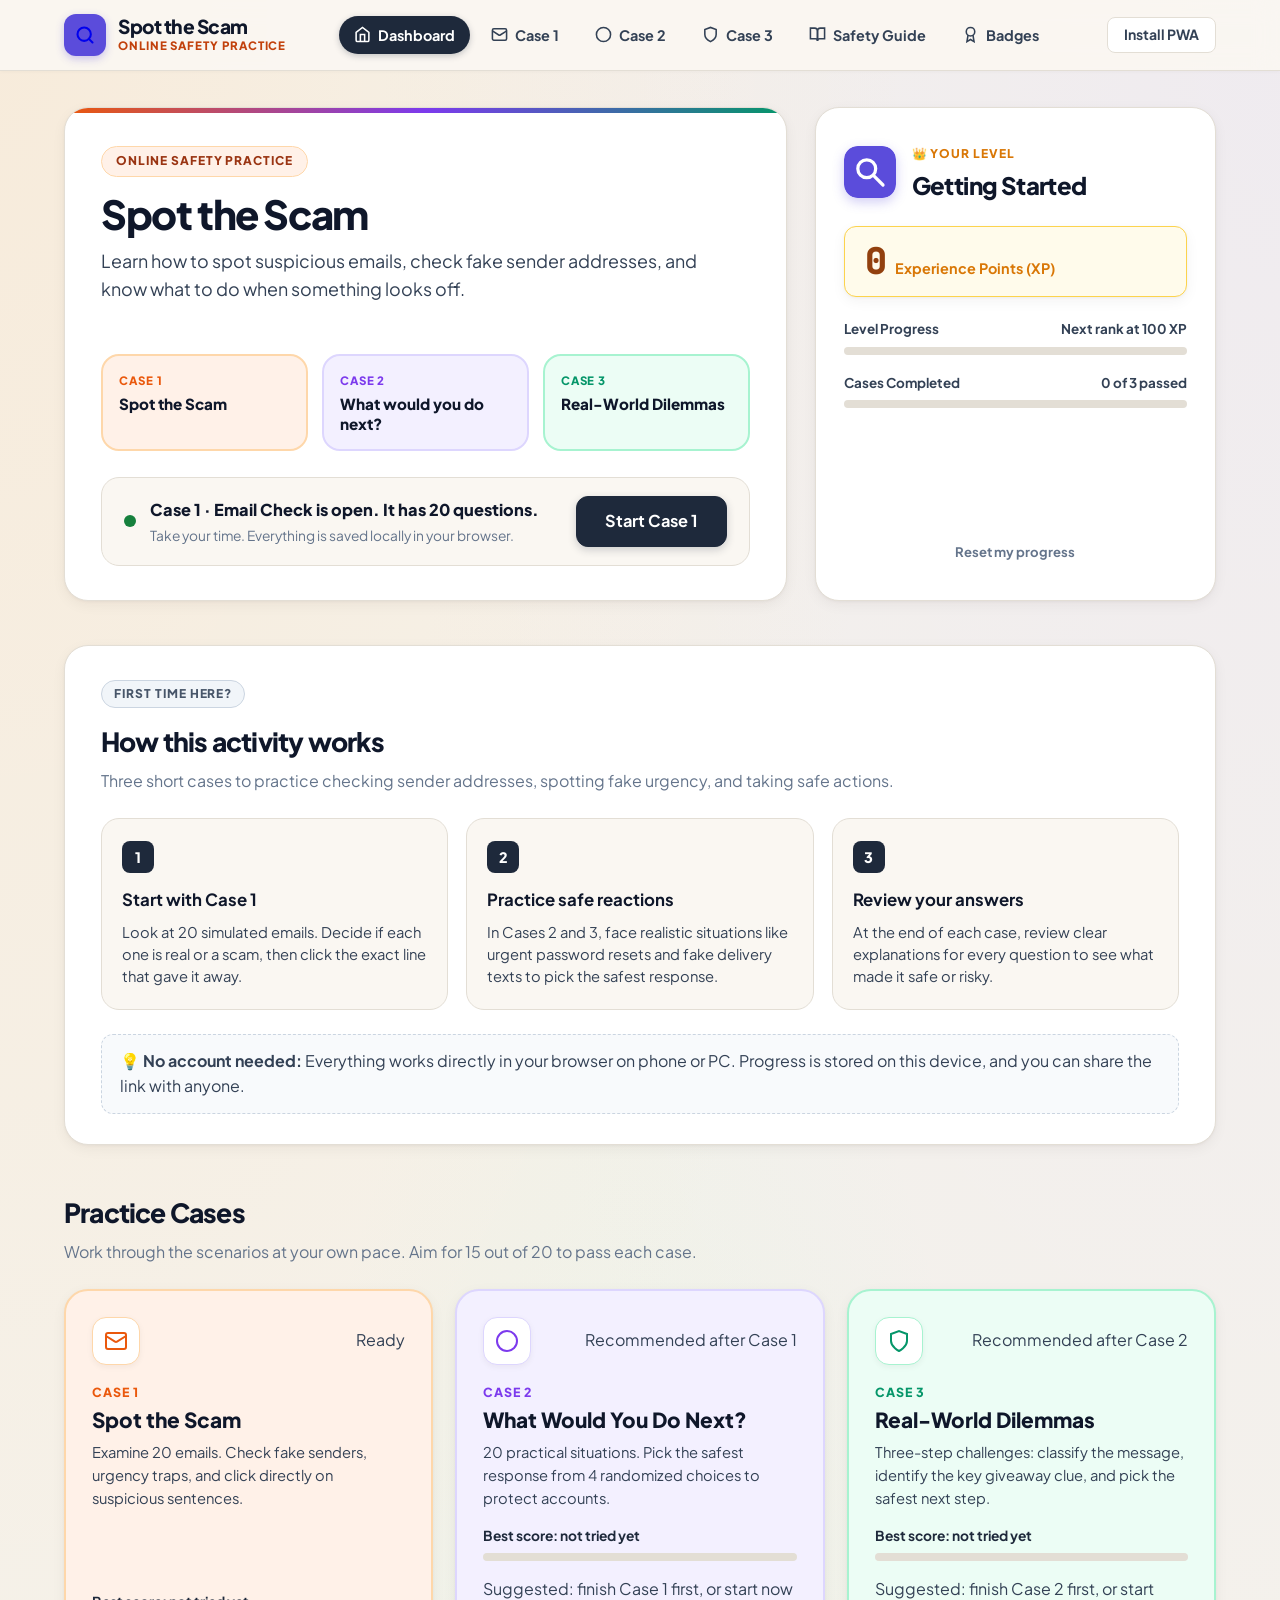
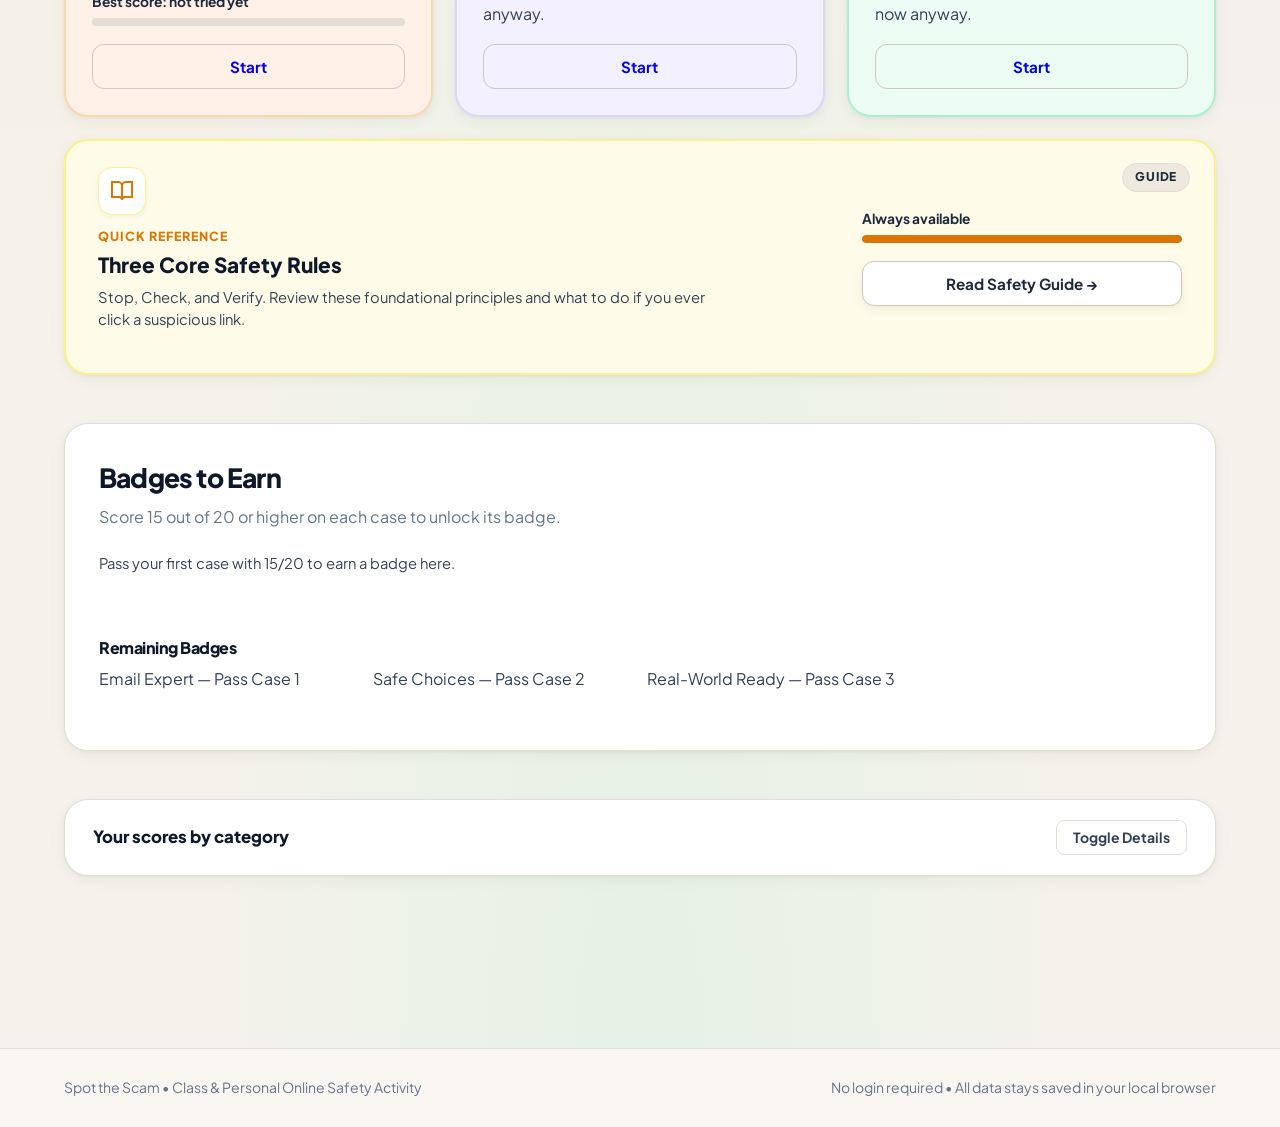
==== commit 18d77f4f: "required changes are done 11-11-2026" ====
--- a/index.html
+++ b/index.html
@@ -4,14 +4,14 @@
 <head>
     <meta charset="UTF-8">
     <meta name="viewport" content="width=device-width, initial-scale=1">
-    <title>Spot the Scam · Practical Cyber Safety Training</title>
+    <title>Spot the Scam · Practical Online Safety Activity</title>
     <link rel="icon" href="assets/images/logo.svg" type="image/svg+xml">
     <link rel="manifest" href="manifest.json">
     <meta name="theme-color" content="#3b49df">
     <meta name="mobile-web-app-capable" content="yes">
     <meta name="apple-mobile-web-app-capable" content="yes">
     <meta name="apple-mobile-web-app-title" content="Spot the Scam">
-    <link rel="stylesheet" href="css/index.css?v=25">
+    <link rel="stylesheet" href="css/index.css?v=26">
 </head>
 
 <body>
@@ -29,7 +29,7 @@
                 </div>
                 <div class="brand-text-wrap">
                     <span class="brand-title">Spot the Scam</span>
-                    <span class="brand-tag">Cyber Defense Lab</span>
+                    <span class="brand-tag">Online Safety Practice</span>
                 </div>
             </a>
 
@@ -52,7 +52,7 @@
                 </a>
                 <a href="training.html" class="nav-item">
                     <svg viewBox="0 0 24 24" fill="none" stroke="currentColor"><path d="M2 3h6a4 4 0 0 1 4 4v14a3 3 0 0 0-3-3H2z"/><path d="M22 3h-6a4 4 0 0 0-4 4v14a3 3 0 0 1 3-3h7z"/></svg>
-                    Training
+                    Safety Guide
                 </a>
                 <a href="#badges-section" class="nav-item">
                     <svg viewBox="0 0 24 24" fill="none" stroke="currentColor"><circle cx="12" cy="8" r="6"/><path d="M15.477 12.89 17 22l-5-3-5 3 1.523-9.11"/></svg>
@@ -75,9 +75,9 @@
             <!-- Welcome Column -->
             <article class="welcome-card">
                 <div class="welcome-header">
-                    <span class="context-tag">Practical Security Curriculum</span>
+                    <span class="context-tag">Online Safety Practice</span>
                     <h1 class="welcome-title">Spot the Scam</h1>
-                    <p class="welcome-subtitle">Practice identifying phishing emails and deciding what action to take next.</p>
+                    <p class="welcome-subtitle">Learn how to spot suspicious emails, check fake sender addresses, and know what to do when something looks off.</p>
                 </div>
 
                 <!-- Case Navigation Pills -->
@@ -92,7 +92,7 @@
                     </a>
                     <a href="case3.html?retry=1" class="mission-pill-link">
                         <span class="pill-step-label">Case 3</span>
-                        <span class="pill-title-text">Real-World Simulation</span>
+                        <span class="pill-title-text">Real-World Dilemmas</span>
                     </a>
                 </div>
 
@@ -102,7 +102,7 @@
                         <span class="active-pulse-dot"></span>
                         <div>
                             <p class="resume-heading" id="next-step-text">Case 1: Spot the Scam is ready to start.</p>
-                            <p class="resume-caption">Take your time. Progress is stored locally in your browser.</p>
+                            <p class="resume-caption">Take your time. Everything is saved locally in your browser.</p>
                         </div>
                     </div>
                     <a class="btn btn-primary btn-lg" id="next-step-btn" href="case1.html?retry=1">
@@ -116,11 +116,11 @@
                 <div>
                     <div class="rank-profile-header">
                         <div class="avatar-badge-box">
-                            <img src="assets/images/logo.svg" alt="Detective magnifying glass badge" width="52" height="52">
+                            <img src="assets/images/logo.svg" alt="Magnifying glass logo" width="52" height="52">
                         </div>
                         <div>
-                            <span class="rank-headline-label">&#128081; Current Rank</span>
-                            <h2 class="rank-display-name" id="rank-name">Spot The Scam</h2>
+                            <span class="rank-headline-label">&#128081; Your Level</span>
+                            <h2 class="rank-display-name" id="rank-name">Getting Started</h2>
                         </div>
                     </div>
 
@@ -133,7 +133,7 @@
                         <div class="metric-bar-item">
                             <div class="metric-bar-header">
                                 <span>Level Progress</span>
-                                <span id="rank-next">Next rank at 100 XP</span>
+                                <span id="rank-next">Next level at 100 XP</span>
                             </div>
                             <div class="progress-track bar">
                                 <div class="progress-fill" id="rank-bar" style="width: 0%;"></div>
@@ -152,15 +152,46 @@
                     </div>
                 </div>
 
-                <button type="button" class="btn btn-ghost btn-sm" id="reset-btn">Reset browser progress</button>
+                <button type="button" class="btn btn-ghost btn-sm" id="reset-btn">Reset my progress</button>
             </aside>
         </section>
 
-        <!-- Cases & Missions Section -->
+        <!-- How this activity works (Clear student instructions & access info) -->
+        <section class="section-wrapper">
+            <div class="how-it-works-panel">
+                <div class="how-header">
+                    <span class="how-kicker">First time here?</span>
+                    <h2 class="section-title-main" style="margin: 4px 0 6px;">How this activity works</h2>
+                    <p class="section-caption-main">Three short cases to practice checking sender addresses, spotting fake urgency, and taking safe actions.</p>
+                </div>
+                <div class="how-steps-grid">
+                    <div class="how-step-card">
+                        <div class="step-badge-num">1</div>
+                        <h3>Start with Case 1</h3>
+                        <p>Look at 20 simulated emails. Decide if each one is real or a scam, then click the exact line that gave it away.</p>
+                    </div>
+                    <div class="how-step-card">
+                        <div class="step-badge-num">2</div>
+                        <h3>Practice safe reactions</h3>
+                        <p>In Cases 2 and 3, face realistic situations like urgent password resets and fake delivery texts to pick the safest response.</p>
+                    </div>
+                    <div class="how-step-card">
+                        <div class="step-badge-num">3</div>
+                        <h3>Review your answers</h3>
+                        <p>At the end of each case, review clear explanations for every question to see what made it safe or risky.</p>
+                    </div>
+                </div>
+                <div class="access-sharing-callout">
+                    <span>💡 <strong>No account needed:</strong> Everything works directly in your browser on phone or PC. Progress is stored on this device, and you can share the link with anyone.</span>
+                </div>
+            </div>
+        </section>
+
+        <!-- Cases Section -->
         <section class="section-wrapper">
             <div class="section-head-wrap">
-                <h2 class="section-title-main">Investigation Cases</h2>
-                <p class="section-caption-main">Work through progressive scenarios designed to build realistic email scrutiny reflexes.</p>
+                <h2 class="section-title-main">Practice Cases</h2>
+                <p class="section-caption-main">Work through the scenarios at your own pace. Aim for 15 out of 20 to pass each case.</p>
             </div>
 
             <div class="cases-cards-grid" id="case-grid">
@@ -175,7 +206,7 @@
                         </div>
                         <span class="card-num-kicker">Case 1</span>
                         <h3 class="card-heading-title">Spot the Scam</h3>
-                        <p class="card-summary-desc">Examine 20 emails. Identify fake senders, urgency traps, and click directly on suspicious sentences.</p>
+                        <p class="card-summary-desc">Examine 20 emails. Check fake senders, urgency traps, and click directly on suspicious sentences.</p>
                     </div>
                     <div>
                         <div class="card-score-line" id="case1-best">Best score: not tried yet</div>
@@ -199,7 +230,7 @@
                         </div>
                         <span class="card-num-kicker">Case 2</span>
                         <h3 class="card-heading-title">What Would You Do Next?</h3>
-                        <p class="card-summary-desc">20 practical dilemmas. Pick the safest response from 4 randomized choices to protect accounts.</p>
+                        <p class="card-summary-desc">20 practical situations. Pick the safest response from 4 randomized choices to protect accounts.</p>
                     </div>
                     <div>
                         <div class="card-score-line" id="case2-best">Best score: not tried yet</div>
@@ -222,8 +253,8 @@
                             <span class="status-pill pill" id="case3-status">Ready</span>
                         </div>
                         <span class="card-num-kicker">Case 3</span>
-                        <h3 class="card-heading-title">Real-World Simulation</h3>
-                        <p class="card-summary-desc">Multi-step challenges combining threat classification, clue analysis, and safe follow-up actions.</p>
+                        <h3 class="card-heading-title">Real-World Dilemmas</h3>
+                        <p class="card-summary-desc">Three-step challenges: classify the message, identify the key giveaway clue, and pick the safest next step.</p>
                     </div>
                     <div>
                         <div class="card-score-line" id="case3-best">Best score: not tried yet</div>
@@ -236,24 +267,24 @@
                     </div>
                 </article>
 
-                <!-- Company Training Card -->
+                <!-- Safety Guide Card (Clean, complete, no placeholder) -->
                 <article class="mission-card mission-card-training">
-                    <span class="status-pill pill" id="training-status">Ready</span>
+                    <span class="status-pill pill" id="training-status">Guide</span>
                     <div class="training-card-main">
                         <div class="card-meta-bar">
                             <div class="mission-icon-box">
                                 <svg viewBox="0 0 24 24" fill="none" stroke="currentColor" stroke-width="2"><path d="M2 3h6a4 4 0 0 1 4 4v14a3 3 0 0 0-3-3H2z"/><path d="M22 3h-6a4 4 0 0 0-4 4v14a3 3 0 0 1 3-3h7z"/></svg>
                             </div>
                         </div>
-                        <span class="card-num-kicker">Security Track</span>
-                        <h3 class="card-heading-title">Company Training</h3>
-                        <p class="card-summary-desc">Review foundational principles and guidance notes before taking the certified knowledge test.</p>
+                        <span class="card-num-kicker">Quick Reference</span>
+                        <h3 class="card-heading-title">Three Core Safety Rules</h3>
+                        <p class="card-summary-desc">Stop, Check, and Verify. Review these foundational principles and what to do if you ever click a suspicious link.</p>
                     </div>
                     <div class="training-card-side">
-                        <div class="card-score-line" id="training-best">Video module coming soon</div>
-                        <div class="progress-track bar"><div class="progress-fill" id="training-bar" style="width: 100%;"></div></div>
+                        <div class="card-score-line">Always available</div>
+                        <div class="progress-track bar"><div class="progress-fill" style="width: 100%;"></div></div>
                         <div class="card-actions-row">
-                            <a class="btn btn-secondary btn-block" id="training-btn" href="training.html">Open Training</a>
+                            <a class="btn btn-secondary btn-block" id="training-btn" href="training.html">Read Safety Guide &rarr;</a>
                         </div>
                     </div>
                 </article>
@@ -264,10 +295,10 @@
         <section class="section-wrapper" id="badges-section">
             <div class="badges-container-card">
                 <div class="badges-header-row">
-                    <h2 class="section-title-main">Earned Badges & Credentials</h2>
-                    <p class="section-caption-main">Complete each case with 15/20 or higher to earn recognized detective badges.</p>
-                </div>
-                <p id="no-badges" class="card-summary-desc">Pass a case with 15 out of 20 to unlock your first security badge.</p>
+                    <h2 class="section-title-main">Badges to Earn</h2>
+                    <p class="section-caption-main">Score 15 out of 20 or higher on each case to unlock its badge.</p>
+                </div>
+                <p id="no-badges" class="card-summary-desc">Pass your first case with 15/20 to earn a badge here.</p>
                 <ul class="badges-items-grid badge-list" id="earned-badges"></ul>
                 <h3 id="later-title" class="section-title-main" style="font-size: 1rem; margin-top: 20px;">Remaining Badges</h3>
                 <ul class="badges-items-grid badge-list" id="later-badges"></ul>
@@ -278,22 +309,22 @@
         <section class="section-wrapper">
             <details class="collapsible-stats-panel details-panel">
                 <summary class="stats-accordion-summary">
-                    <span>Performance Analytics by Category</span>
-                    <span class="btn btn-quiet btn-sm">Toggle Breakdown</span>
+                    <span>Your scores by category</span>
+                    <span class="btn btn-quiet btn-sm">Toggle Details</span>
                 </summary>
                 <div class="stats-accordion-body skill-grid">
                     <div class="stat-metric-card">
-                        <span class="stat-field-label">Email Scrutiny</span>
+                        <span class="stat-field-label">Email Scrutiny (Case 1)</span>
                         <p class="stat-numeric-score" id="skill-email-label">Not tried yet</p>
                         <div class="progress-track bar"><div class="progress-fill" id="skill-email-bar" style="width: 0%;"></div></div>
                     </div>
                     <div class="stat-metric-card">
-                        <span class="stat-field-label">Decision Reflexes</span>
+                        <span class="stat-field-label">Safe Choices (Case 2)</span>
                         <p class="stat-numeric-score" id="skill-choices-label">Not tried yet</p>
                         <div class="progress-track bar"><div class="progress-fill" id="skill-choices-bar" style="width: 0%;"></div></div>
                     </div>
                     <div class="stat-metric-card">
-                        <span class="stat-field-label">Threat Remediation</span>
+                        <span class="stat-field-label">Real-World Dilemmas (Case 3)</span>
                         <p class="stat-numeric-score" id="skill-world-label">Not tried yet</p>
                         <div class="progress-track bar"><div class="progress-fill" id="skill-world-bar" style="width: 0%;"></div></div>
                     </div>
@@ -302,15 +333,15 @@
         </section>
     </main>
 
-    <!-- Professional Footer -->
+    <!-- Clean Footer -->
     <footer class="site-footer">
         <div class="footer-container">
-            <span>Spot the Scam &bull; Interactive Cybersecurity Training Platform</span>
-            <span>All training data is safely isolated in this local browser session.</span>
+            <span>Spot the Scam &bull; Class & Personal Online Safety Activity</span>
+            <span>No login required &bull; All data stays saved in your local browser</span>
         </div>
     </footer>
 
-    <script src="js/app.js?v=25"></script>
+    <script src="js/app.js?v=26"></script>
     <script src="js/install.js"></script>
     <script>
         const mobileBtn = document.getElementById('mobile-toggle');
--- a/css/index.css
+++ b/css/index.css
@@ -696,6 +696,128 @@
     margin: 0 0 10px;
 }
 
+
+/* How It Works - Student Activity Guide */
+.how-it-works-panel {
+    background: var(--surface-card);
+    border: 1.5px solid var(--border-warm);
+    border-radius: var(--radius-xl);
+    padding: 34px 36px 30px;
+    margin-bottom: 40px;
+    box-shadow: var(--shadow-soft);
+}
+
+.how-header {
+    margin-bottom: 24px;
+}
+
+.how-kicker {
+    display: inline-flex;
+    align-items: center;
+    gap: 6px;
+    font-size: 0.75rem;
+    font-weight: 800;
+    text-transform: uppercase;
+    letter-spacing: 0.08em;
+    color: #475569;
+    background: #f1f5f9;
+    border: 1px solid #cbd5e1;
+    padding: 4px 12px;
+    border-radius: var(--radius-pill);
+    margin-bottom: 10px;
+}
+
+.how-title {
+    font-size: 1.75rem;
+    font-weight: 800;
+    letter-spacing: -0.025em;
+    color: var(--ink-black);
+    margin: 0 0 6px;
+}
+
+.how-subtitle {
+    font-size: 1rem;
+    color: var(--ink-body);
+    margin: 0;
+    line-height: 1.55;
+}
+
+.how-steps-grid {
+    display: grid;
+    grid-template-columns: repeat(3, 1fr);
+    gap: 18px;
+    margin-bottom: 24px;
+}
+
+.how-step-card {
+    background: var(--surface-warm);
+    border: 1.5px solid var(--border-warm);
+    border-radius: var(--radius-lg);
+    padding: 22px 20px;
+    display: flex;
+    flex-direction: column;
+    position: relative;
+}
+
+.step-badge-num {
+    display: inline-flex;
+    align-items: center;
+    justify-content: center;
+    width: 32px;
+    height: 32px;
+    border-radius: 8px;
+    background: var(--brand-primary);
+    color: #ffffff;
+    font-weight: 800;
+    font-size: 0.9rem;
+    margin-bottom: 14px;
+}
+
+.how-step-card h3 {
+    font-size: 1.05rem;
+    font-weight: 700;
+    color: var(--ink-black);
+    margin: 0 0 8px;
+}
+
+.how-step-card p {
+    font-size: 0.92rem;
+    color: var(--ink-body);
+    line-height: 1.5;
+    margin: 0;
+}
+
+.access-sharing-callout {
+    display: flex;
+    align-items: center;
+    gap: 14px;
+    background: #f8fafc;
+    border: 1.5px dashed #cbd5e1;
+    border-radius: var(--radius-md);
+    padding: 14px 18px;
+}
+
+.access-icon {
+    font-size: 1.35rem;
+    line-height: 1;
+    flex-shrink: 0;
+}
+
+.access-content strong {
+    display: block;
+    font-size: 0.92rem;
+    font-weight: 700;
+    color: var(--ink-black);
+    margin-bottom: 2px;
+}
+
+.access-content p {
+    font-size: 0.88rem;
+    color: var(--ink-muted);
+    margin: 0;
+    line-height: 1.45;
+}
+
 /* Responsive Queries */
 @media (max-width: 960px) {
     .dashboard-grid {
@@ -714,6 +836,14 @@
     .resume-banner .btn {
         width: 100%;
     }
+    .how-steps-grid {
+        grid-template-columns: 1fr;
+    }
+    .access-sharing-callout {
+        flex-direction: column;
+        align-items: flex-start;
+    }
+
 }
 
 @media (max-width: 640px) {
@@ -726,6 +856,13 @@
     .welcome-subtitle {
         font-size: 0.98rem;
     }
+    .how-it-works-panel {
+        padding: 22px 18px;
+    }
+    .how-title {
+        font-size: 1.4rem;
+    }
+
     .resume-banner {
         padding: 14px 16px;
     }
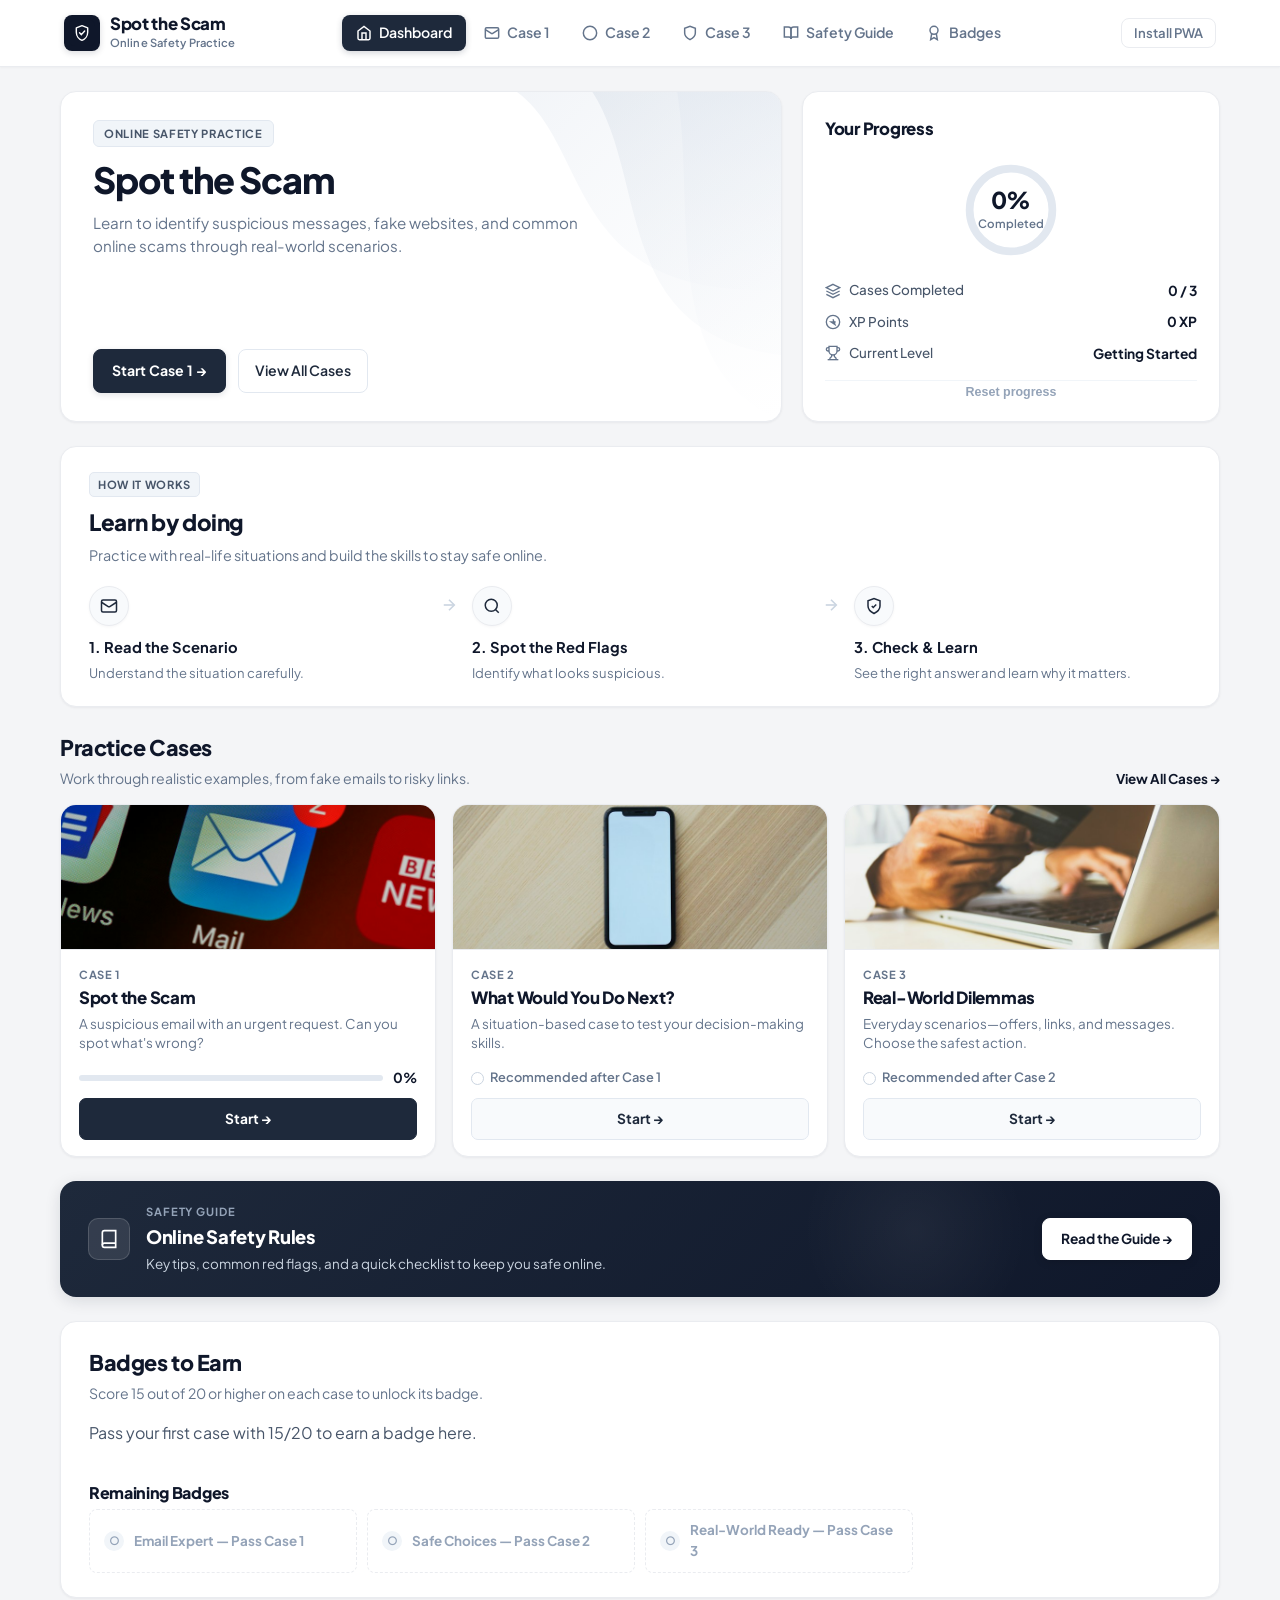
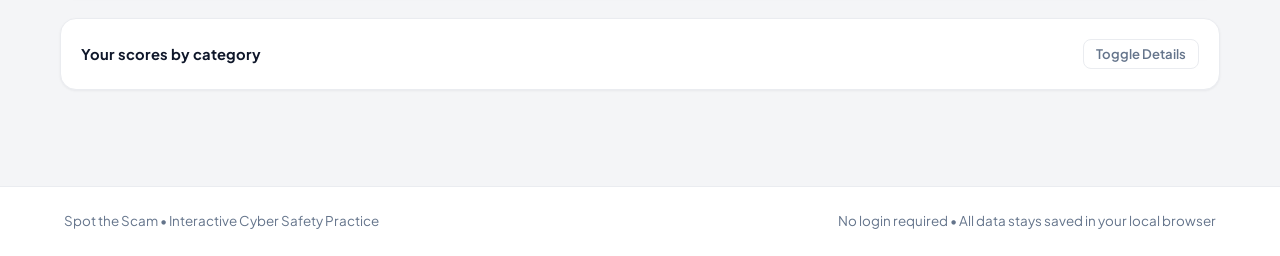
==== commit cdf9ec22: "complete ui change date 13-11-2026" ====
--- a/index.html
+++ b/index.html
@@ -7,25 +7,22 @@
     <title>Spot the Scam · Practical Online Safety Activity</title>
     <link rel="icon" href="assets/images/logo.svg" type="image/svg+xml">
     <link rel="manifest" href="manifest.json">
-    <meta name="theme-color" content="#3b49df">
+    <meta name="theme-color" content="#1e293b">
     <meta name="mobile-web-app-capable" content="yes">
     <meta name="apple-mobile-web-app-capable" content="yes">
     <meta name="apple-mobile-web-app-title" content="Spot the Scam">
-    <link rel="stylesheet" href="css/index.css?v=26">
+    <link rel="stylesheet" href="css/index.css?v=29">
 </head>
 
 <body>
     <a class="skip-link" href="#main">Skip to main content</a>
 
-    <!-- Top Application Header -->
+    <!-- Top Application Header (Original Navbar Preserved) -->
     <header class="site-header">
         <div class="header-container">
             <a class="brand-anchor" href="index.html">
                 <div class="brand-logo-mark">
-                    <svg viewBox="0 0 24 24" width="20" height="20" fill="none" stroke="currentColor" stroke-width="2.5" stroke-linecap="round" stroke-linejoin="round">
-                        <circle cx="11" cy="11" r="8"/>
-                        <line x1="21" y1="21" x2="16.65" y2="16.65"/>
-                    </svg>
+                    <img src="assets/images/logo.svg" alt="Spot the Scam Logo" width="26" height="26">
                 </div>
                 <div class="brand-text-wrap">
                     <span class="brand-title">Spot the Scam</span>
@@ -70,278 +67,320 @@
     </header>
 
     <main class="main-wrapper" id="main">
-        <!-- Dashboard Overview Grid -->
-        <section class="dashboard-grid">
-            <!-- Welcome Column -->
-            <article class="welcome-card">
-                <div class="welcome-header">
-                    <span class="context-tag">Online Safety Practice</span>
-                    <h1 class="welcome-title">Spot the Scam</h1>
-                    <p class="welcome-subtitle">Learn how to spot suspicious emails, check fake sender addresses, and know what to do when something looks off.</p>
-                </div>
-
-                <!-- Case Navigation Pills -->
-                <div class="mission-pills-row">
-                    <a href="case1.html?retry=1" class="mission-pill-link">
-                        <span class="pill-step-label">Case 1</span>
-                        <span class="pill-title-text">Spot the Scam</span>
+        <!-- Hero & Progress Overview Grid -->
+        <section class="hero-progress-grid">
+            <!-- Hero Card with Subtle Gray Wave/Shadow Background Overlay -->
+            <article class="hero-card">
+                <!-- Exact Gray Shadow Wave Graphic Matching Reference -->
+                <div class="hero-wave-graphic" aria-hidden="true">
+                    <svg viewBox="0 0 420 300" preserveAspectRatio="none" fill="none" xmlns="http://www.w3.org/2000/svg">
+                        <path d="M140 0 C220 50, 190 190, 420 180 L420 0 Z" fill="url(#wave-grad-1)"/>
+                        <path d="M220 0 C280 80, 240 220, 420 240 L420 0 Z" fill="url(#wave-grad-2)"/>
+                        <path d="M310 0 C330 110, 290 250, 420 300 L420 0 Z" fill="url(#wave-grad-3)"/>
+                        <defs>
+                            <linearGradient id="wave-grad-1" x1="140" y1="0" x2="420" y2="300" gradientUnits="userSpaceOnUse">
+                                <stop stop-color="#e2e8f0" stop-opacity="0.45"/>
+                                <stop offset="1" stop-color="#f8fafc" stop-opacity="0.05"/>
+                            </linearGradient>
+                            <linearGradient id="wave-grad-2" x1="220" y1="0" x2="420" y2="300" gradientUnits="userSpaceOnUse">
+                                <stop stop-color="#cbd5e1" stop-opacity="0.35"/>
+                                <stop offset="1" stop-color="#f1f5f9" stop-opacity="0.08"/>
+                            </linearGradient>
+                            <linearGradient id="wave-grad-3" x1="310" y1="0" x2="420" y2="300" gradientUnits="userSpaceOnUse">
+                                <stop stop-color="#e2e8f0" stop-opacity="0.6"/>
+                                <stop offset="1" stop-color="#ffffff" stop-opacity="0.2"/>
+                            </linearGradient>
+                        </defs>
+                    </svg>
+                </div>
+
+                <div class="hero-content">
+                    <span class="hero-tag">ONLINE SAFETY PRACTICE</span>
+                    <h1 class="hero-title">Spot the Scam</h1>
+                    <p class="hero-description">Learn to identify suspicious messages, fake websites, and common online scams through real-world scenarios.</p>
+                </div>
+
+                <div class="hero-cta-group">
+                    <a class="btn-hero-primary" id="next-step-btn" href="case1.html?retry=1">
+                        Continue Case 1 &rarr;
                     </a>
-                    <a href="case2.html?retry=1" class="mission-pill-link active">
-                        <span class="pill-step-label">Case 2</span>
-                        <span class="pill-title-text">What would you do next?</span>
+                    <a class="btn-hero-secondary" href="#case-grid">
+                        View All Cases
                     </a>
-                    <a href="case3.html?retry=1" class="mission-pill-link">
-                        <span class="pill-step-label">Case 3</span>
-                        <span class="pill-title-text">Real-World Dilemmas</span>
-                    </a>
-                </div>
-
-                <!-- Next Recommended Action Banner -->
-                <div class="resume-banner">
-                    <div class="resume-details">
-                        <span class="active-pulse-dot"></span>
-                        <div>
-                            <p class="resume-heading" id="next-step-text">Case 1: Spot the Scam is ready to start.</p>
-                            <p class="resume-caption">Take your time. Everything is saved locally in your browser.</p>
-                        </div>
-                    </div>
-                    <a class="btn btn-primary btn-lg" id="next-step-btn" href="case1.html?retry=1">
-                        Continue Case 1 →
-                    </a>
+                    <p id="next-step-text" style="display:none;"></p>
                 </div>
             </article>
 
-            <!-- Rank & XP Metric Panel -->
-            <aside class="rank-panel">
+            <!-- Your Progress Card with Circular Donut Indicator -->
+            <aside class="progress-card">
+                <h2 class="progress-card-title">Your Progress</h2>
+
+                <div class="donut-container">
+                    <svg class="donut-svg" viewBox="0 0 130 130" role="img" aria-label="Progress donut chart">
+                        <circle class="donut-bg-circle" cx="65" cy="65" r="48"></circle>
+                        <circle id="progress-circle-fill" class="donut-fill-circle" cx="65" cy="65" r="48" stroke-dasharray="301.59" stroke-dashoffset="301.59"></circle>
+                    </svg>
+                    <div class="donut-text-group">
+                        <span id="progress-percent-val" class="donut-percent-text">0%</span>
+                        <span class="donut-status-label">Completed</span>
+                    </div>
+                </div>
+
+                <ul class="progress-stats-list">
+                    <li class="progress-stat-row">
+                        <span class="stat-row-left">
+                            <svg class="stat-icon" viewBox="0 0 24 24" fill="none" stroke="currentColor"><path d="m12 2 10 5-10 5L2 7l10-5z"/><path d="m2 17 10 5 10-5"/><path d="m2 12 10 5 10-5"/></svg>
+                            Cases Completed
+                        </span>
+                        <span class="stat-row-value" id="cases-completed-val">0 / 3</span>
+                        <!-- Preserved DOM IDs for compatibility -->
+                        <span id="overall-label" style="display:none;">0 of 3 passed</span>
+                        <div id="overall-bar" style="display:none;"></div>
+                    </li>
+                    <li class="progress-stat-row">
+                        <span class="stat-row-left">
+                            <svg class="stat-icon" viewBox="0 0 24 24" fill="none" stroke="currentColor"><circle cx="12" cy="12" r="10"/><path d="m12 8 3 8-6-4h7"/></svg>
+                            XP Points
+                        </span>
+                        <span class="stat-row-value" id="xp-points-val">0 XP</span>
+                        <span id="xp-count" style="display:none;">0</span>
+                    </li>
+                    <li class="progress-stat-row">
+                        <span class="stat-row-left">
+                            <svg class="stat-icon" viewBox="0 0 24 24" fill="none" stroke="currentColor"><path d="M6 9H4.5a2.5 2.5 0 0 1 0-5H6"/><path d="M18 9h1.5a2.5 2.5 0 0 0 0-5H18"/><path d="M4 22h16"/><path d="M10 14.66V17c0 .55-.47.98-.97 1.21C7.85 18.75 7 20.24 7 22"/><path d="M14 14.66V17c0 .55.47.98.97 1.21C16.15 18.75 17 20.24 17 22"/><path d="M18 2H6v7a6 6 0 0 0 12 0V2Z"/></svg>
+                            Current Level
+                        </span>
+                        <span class="stat-row-value" id="rank-display-val">Getting Started</span>
+                        <!-- Preserved rank hooks -->
+                        <span id="rank-name" style="display:none;">Getting Started</span>
+                        <span id="rank-next" style="display:none;">Next level at 100 XP</span>
+                        <div id="rank-bar" style="display:none;"></div>
+                    </li>
+                </ul>
+
+                <button type="button" class="reset-link-subtle" id="reset-btn">Reset progress</button>
+            </aside>
+        </section>
+
+        <!-- How It Works (Clean 3-step student journey) -->
+        <section class="how-it-works-card">
+            <span class="how-tag">HOW IT WORKS</span>
+            <h2 class="how-heading">Learn by doing</h2>
+            <p class="how-subtitle">Practice with real-life situations and build the skills to stay safe online.</p>
+
+            <div class="how-steps-row">
+                <div class="how-step-item">
+                    <div class="step-icon-circle">
+                        <svg viewBox="0 0 24 24" fill="none" stroke="currentColor"><rect width="20" height="16" x="2" y="4" rx="2"/><path d="m22 7-8.97 5.7a1.94 1.94 0 0 1-2.06 0L2 7"/></svg>
+                    </div>
+                    <h3 class="step-title">1. Read the Scenario</h3>
+                    <p class="step-desc">Understand the situation carefully.</p>
+                </div>
+
+                <div class="step-connector-arrow" aria-hidden="true">
+                    <svg viewBox="0 0 24 24" fill="none" stroke="currentColor"><line x1="5" y1="12" x2="19" y2="12"/><polyline points="12 5 19 12 12 19"/></svg>
+                </div>
+
+                <div class="step-item how-step-item">
+                    <div class="step-icon-circle">
+                        <svg viewBox="0 0 24 24" fill="none" stroke="currentColor"><circle cx="11" cy="11" r="8"/><line x1="21" y1="21" x2="16.65" y2="16.65"/></svg>
+                    </div>
+                    <h3 class="step-title">2. Spot the Red Flags</h3>
+                    <p class="step-desc">Identify what looks suspicious.</p>
+                </div>
+
+                <div class="step-connector-arrow" aria-hidden="true">
+                    <svg viewBox="0 0 24 24" fill="none" stroke="currentColor"><line x1="5" y1="12" x2="19" y2="12"/><polyline points="12 5 19 12 12 19"/></svg>
+                </div>
+
+                <div class="step-item how-step-item">
+                    <div class="step-icon-circle">
+                        <svg viewBox="0 0 24 24" fill="none" stroke="currentColor"><path d="M12 22s8-4 8-10V5l-8-3-8 3v7c0 6 8 10 8 10z"/><path d="m9 12 2 2 4-4"/></svg>
+                    </div>
+                    <h3 class="step-title">3. Check &amp; Learn</h3>
+                    <p class="step-desc">See the right answer and learn why it matters.</p>
+                </div>
+            </div>
+        </section>
+
+        <!-- Practice Cases Section -->
+        <section class="practice-cases-section">
+            <div class="section-title-row">
                 <div>
-                    <div class="rank-profile-header">
-                        <div class="avatar-badge-box">
-                            <img src="assets/images/logo.svg" alt="Magnifying glass logo" width="52" height="52">
-                        </div>
-                        <div>
-                            <span class="rank-headline-label">&#128081; Your Level</span>
-                            <h2 class="rank-display-name" id="rank-name">Getting Started</h2>
-                        </div>
-                    </div>
-
-                    <div class="xp-metric-box">
-                        <span class="xp-numeric-value" id="xp-count">0</span>
-                        <span class="xp-legend">Experience Points (XP)</span>
-                    </div>
-
-                    <div class="metrics-progress-group">
-                        <div class="metric-bar-item">
-                            <div class="metric-bar-header">
-                                <span>Level Progress</span>
-                                <span id="rank-next">Next level at 100 XP</span>
+                    <h2 class="section-main-heading">Practice Cases</h2>
+                    <p class="section-sub-heading">Work through realistic examples, from fake emails to risky links.</p>
+                </div>
+                <a href="#case-grid" class="view-all-link">View All Cases &rarr;</a>
+            </div>
+
+            <div class="cases-grid-three" id="case-grid">
+                <!-- Case 1 Card -->
+                <article class="case-card-saas">
+                    <div class="case-thumb-wrap">
+                        <img class="case-thumb-img" src="assets/images/case1-thumb.jpg" alt="Laptop showing phishing email alert" loading="lazy">
+                    </div>
+                    <div class="case-card-body">
+                        <div>
+                            <span class="case-card-kicker">CASE 1</span>
+                            <h3 class="case-card-title">Spot the Scam</h3>
+                            <p class="case-card-desc">A suspicious email with an urgent request. Can you spot what's wrong?</p>
+                        </div>
+
+                        <div>
+                            <div class="case-status-line">
+                                <div class="case-progress-track">
+                                    <div class="case-progress-bar" id="case1-bar" style="width: 0%;"></div>
+                                </div>
+                                <span class="stat-row-value" id="case1-percent-text">0%</span>
                             </div>
-                            <div class="progress-track bar">
-                                <div class="progress-fill" id="rank-bar" style="width: 0%;"></div>
+                            <span id="case1-status" style="display:none;"></span>
+                            <span id="case1-best" style="display:none;"></span>
+                            <p id="case1-lock" style="display:none;"></p>
+
+                            <a class="btn-case-action btn-case-dark" id="case1-btn" href="case1.html?retry=1">
+                                Continue &rarr;
+                            </a>
+                            <a class="case-restart-link" id="case1-restart" href="case1.html?retry=1" hidden>Start over</a>
+                        </div>
+                    </div>
+                </article>
+
+                <!-- Case 2 Card -->
+                <article class="case-card-saas">
+                    <div class="case-thumb-wrap">
+                        <img class="case-thumb-img" src="assets/images/case2-thumb.jpg" alt="Mobile phone with incoming unknown caller" loading="lazy">
+                    </div>
+                    <div class="case-card-body">
+                        <div>
+                            <span class="case-card-kicker">CASE 2</span>
+                            <h3 class="case-card-title">What Would You Do Next?</h3>
+                            <p class="case-card-desc">A situation-based case to test your decision-making skills.</p>
+                        </div>
+
+                        <div>
+                            <div class="case-status-line">
+                                <span class="case-status-indicator">
+                                    <span class="status-radio-icon"></span>
+                                    <span id="case2-status-display">Not Started</span>
+                                </span>
+                                <div class="case-progress-track" style="display:none;">
+                                    <div class="case-progress-bar" id="case2-bar" style="width: 0%;"></div>
+                                </div>
+                                <span id="case2-percent-text" style="display:none;">0%</span>
                             </div>
-                        </div>
-
-                        <div class="metric-bar-item">
-                            <div class="metric-bar-header">
-                                <span>Cases Completed</span>
-                                <span id="overall-label">0 of 3 passed</span>
+                            <span id="case2-status" style="display:none;"></span>
+                            <span id="case2-best" style="display:none;"></span>
+                            <p id="case2-lock" style="display:none;"></p>
+
+                            <a class="btn-case-action btn-case-light" id="case2-btn" href="case2.html?retry=1">
+                                Start &rarr;
+                            </a>
+                            <a class="case-restart-link" id="case2-restart" href="case2.html?retry=1" hidden>Start over</a>
+                        </div>
+                    </div>
+                </article>
+
+                <!-- Case 3 Card -->
+                <article class="case-card-saas">
+                    <div class="case-thumb-wrap">
+                        <img class="case-thumb-img" src="assets/images/case3-thumb.jpg" alt="Browser address bar showing fake website link" loading="lazy">
+                    </div>
+                    <div class="case-card-body">
+                        <div>
+                            <span class="case-card-kicker">CASE 3</span>
+                            <h3 class="case-card-title">Real-World Dilemmas</h3>
+                            <p class="case-card-desc">Everyday scenarios—offers, links, and messages. Choose the safest action.</p>
+                        </div>
+
+                        <div>
+                            <div class="case-status-line">
+                                <span class="case-status-indicator">
+                                    <span class="status-radio-icon"></span>
+                                    <span id="case3-status-display">Not Started</span>
+                                </span>
+                                <div class="case-progress-track" style="display:none;">
+                                    <div class="case-progress-bar" id="case3-bar" style="width: 0%;"></div>
+                                </div>
+                                <span id="case3-percent-text" style="display:none;">0%</span>
                             </div>
-                            <div class="progress-track bar overall-bar">
-                                <div class="progress-fill" id="overall-bar" style="width: 0%; background-color: var(--success-600);"></div>
-                            </div>
-                        </div>
-                    </div>
-                </div>
-
-                <button type="button" class="btn btn-ghost btn-sm" id="reset-btn">Reset my progress</button>
-            </aside>
-        </section>
-
-        <!-- How this activity works (Clear student instructions & access info) -->
-        <section class="section-wrapper">
-            <div class="how-it-works-panel">
-                <div class="how-header">
-                    <span class="how-kicker">First time here?</span>
-                    <h2 class="section-title-main" style="margin: 4px 0 6px;">How this activity works</h2>
-                    <p class="section-caption-main">Three short cases to practice checking sender addresses, spotting fake urgency, and taking safe actions.</p>
-                </div>
-                <div class="how-steps-grid">
-                    <div class="how-step-card">
-                        <div class="step-badge-num">1</div>
-                        <h3>Start with Case 1</h3>
-                        <p>Look at 20 simulated emails. Decide if each one is real or a scam, then click the exact line that gave it away.</p>
-                    </div>
-                    <div class="how-step-card">
-                        <div class="step-badge-num">2</div>
-                        <h3>Practice safe reactions</h3>
-                        <p>In Cases 2 and 3, face realistic situations like urgent password resets and fake delivery texts to pick the safest response.</p>
-                    </div>
-                    <div class="how-step-card">
-                        <div class="step-badge-num">3</div>
-                        <h3>Review your answers</h3>
-                        <p>At the end of each case, review clear explanations for every question to see what made it safe or risky.</p>
-                    </div>
-                </div>
-                <div class="access-sharing-callout">
-                    <span>💡 <strong>No account needed:</strong> Everything works directly in your browser on phone or PC. Progress is stored on this device, and you can share the link with anyone.</span>
-                </div>
-            </div>
-        </section>
-
-        <!-- Cases Section -->
-        <section class="section-wrapper">
-            <div class="section-head-wrap">
-                <h2 class="section-title-main">Practice Cases</h2>
-                <p class="section-caption-main">Work through the scenarios at your own pace. Aim for 15 out of 20 to pass each case.</p>
-            </div>
-
-            <div class="cases-cards-grid" id="case-grid">
-                <!-- Case 1 Card -->
-                <article class="mission-card">
-                    <div>
-                        <div class="card-meta-bar">
-                            <div class="mission-icon-box">
-                                <svg viewBox="0 0 24 24" fill="none" stroke="currentColor" stroke-width="2"><rect width="20" height="16" x="2" y="4" rx="2"/><path d="m22 7-8.97 5.7a1.94 1.94 0 0 1-2.06 0L2 7"/></svg>
-                            </div>
-                            <span class="status-pill pill" id="case1-status">Ready</span>
-                        </div>
-                        <span class="card-num-kicker">Case 1</span>
-                        <h3 class="card-heading-title">Spot the Scam</h3>
-                        <p class="card-summary-desc">Examine 20 emails. Check fake senders, urgency traps, and click directly on suspicious sentences.</p>
-                    </div>
-                    <div>
-                        <div class="card-score-line" id="case1-best">Best score: not tried yet</div>
-                        <div class="progress-track bar"><div class="progress-fill" id="case1-bar" style="width: 0%;"></div></div>
-                        <p class="lock-note" id="case1-lock" hidden></p>
-                        <div class="card-actions-row">
-                            <a class="btn btn-secondary btn-block" id="case1-btn" href="case1.html?retry=1">Start Case 1</a>
-                            <a class="card-restart-anchor text-link" id="case1-restart" href="case1.html?retry=1" hidden>Start over</a>
+                            <span id="case3-status" style="display:none;"></span>
+                            <span id="case3-best" style="display:none;"></span>
+                            <p id="case3-lock" style="display:none;"></p>
+
+                            <a class="btn-case-action btn-case-light" id="case3-btn" href="case3.html?retry=1">
+                                Start &rarr;
+                            </a>
+                            <a class="case-restart-link" id="case3-restart" href="case3.html?retry=1" hidden>Start over</a>
                         </div>
                     </div>
                 </article>
-
-                <!-- Case 2 Card -->
-                <article class="mission-card">
-                    <div>
-                        <div class="card-meta-bar">
-                            <div class="mission-icon-box">
-                                <svg viewBox="0 0 24 24" fill="none" stroke="currentColor" stroke-width="2"><circle cx="12" cy="12" r="10"/><path d="9.09 9a3 3 0 0 1 5.83 1c0 2-3 3-3 3"/><path d="M12 17h.01"/></svg>
-                            </div>
-                            <span class="status-pill pill" id="case2-status">Ready</span>
-                        </div>
-                        <span class="card-num-kicker">Case 2</span>
-                        <h3 class="card-heading-title">What Would You Do Next?</h3>
-                        <p class="card-summary-desc">20 practical situations. Pick the safest response from 4 randomized choices to protect accounts.</p>
-                    </div>
-                    <div>
-                        <div class="card-score-line" id="case2-best">Best score: not tried yet</div>
-                        <div class="progress-track bar"><div class="progress-fill" id="case2-bar" style="width: 0%;"></div></div>
-                        <p class="lock-note" id="case2-lock" hidden></p>
-                        <div class="card-actions-row">
-                            <a class="btn btn-secondary btn-block" id="case2-btn" href="case2.html?retry=1">Start Case 2</a>
-                            <a class="card-restart-anchor text-link" id="case2-restart" href="case2.html?retry=1" hidden>Start over</a>
-                        </div>
-                    </div>
-                </article>
-
-                <!-- Case 3 Card -->
-                <article class="mission-card">
-                    <div>
-                        <div class="card-meta-bar">
-                            <div class="mission-icon-box">
-                                <svg viewBox="0 0 24 24" fill="none" stroke="currentColor" stroke-width="2"><path d="M12 22s8-4 8-10V5l-8-3-8 3v7c0 6 8 10 8 10z"/></svg>
-                            </div>
-                            <span class="status-pill pill" id="case3-status">Ready</span>
-                        </div>
-                        <span class="card-num-kicker">Case 3</span>
-                        <h3 class="card-heading-title">Real-World Dilemmas</h3>
-                        <p class="card-summary-desc">Three-step challenges: classify the message, identify the key giveaway clue, and pick the safest next step.</p>
-                    </div>
-                    <div>
-                        <div class="card-score-line" id="case3-best">Best score: not tried yet</div>
-                        <div class="progress-track bar"><div class="progress-fill" id="case3-bar" style="width: 0%;"></div></div>
-                        <p class="lock-note" id="case3-lock" hidden></p>
-                        <div class="card-actions-row">
-                            <a class="btn btn-secondary btn-block" id="case3-btn" href="case3.html?retry=1">Start Case 3</a>
-                            <a class="card-restart-anchor text-link" id="case3-restart" href="case3.html?retry=1" hidden>Start over</a>
-                        </div>
-                    </div>
-                </article>
-
-                <!-- Safety Guide Card (Clean, complete, no placeholder) -->
-                <article class="mission-card mission-card-training">
-                    <span class="status-pill pill" id="training-status">Guide</span>
-                    <div class="training-card-main">
-                        <div class="card-meta-bar">
-                            <div class="mission-icon-box">
-                                <svg viewBox="0 0 24 24" fill="none" stroke="currentColor" stroke-width="2"><path d="M2 3h6a4 4 0 0 1 4 4v14a3 3 0 0 0-3-3H2z"/><path d="M22 3h-6a4 4 0 0 0-4 4v14a3 3 0 0 1 3-3h7z"/></svg>
-                            </div>
-                        </div>
-                        <span class="card-num-kicker">Quick Reference</span>
-                        <h3 class="card-heading-title">Three Core Safety Rules</h3>
-                        <p class="card-summary-desc">Stop, Check, and Verify. Review these foundational principles and what to do if you ever click a suspicious link.</p>
-                    </div>
-                    <div class="training-card-side">
-                        <div class="card-score-line">Always available</div>
-                        <div class="progress-track bar"><div class="progress-fill" style="width: 100%;"></div></div>
-                        <div class="card-actions-row">
-                            <a class="btn btn-secondary btn-block" id="training-btn" href="training.html">Read Safety Guide &rarr;</a>
-                        </div>
-                    </div>
-                </article>
-            </div>
+            </div>
+        </section>
+
+        <!-- Safety Guide Banner -->
+        <section class="safety-guide-banner">
+            <div class="guide-banner-left">
+                <div class="guide-icon-box">
+                    <svg viewBox="0 0 24 24" fill="none" stroke="currentColor"><path d="M4 19.5A2.5 2.5 0 0 1 6.5 17H20"/><path d="M6.5 2H20v20H6.5A2.5 2.5 0 0 1 4 19.5v-15A2.5 2.5 0 0 1 6.5 2z"/></svg>
+                </div>
+                <div class="guide-banner-text">
+                    <span class="guide-banner-kicker">SAFETY GUIDE</span>
+                    <h3 class="guide-banner-title">Online Safety Rules</h3>
+                    <p class="guide-banner-desc">Key tips, common red flags, and a quick checklist to keep you safe online.</p>
+                </div>
+            </div>
+            <a href="training.html" class="btn-guide-white">Read the Guide &rarr;</a>
         </section>
 
         <!-- Achievements & Badges Panel -->
-        <section class="section-wrapper" id="badges-section">
-            <div class="badges-container-card">
-                <div class="badges-header-row">
-                    <h2 class="section-title-main">Badges to Earn</h2>
-                    <p class="section-caption-main">Score 15 out of 20 or higher on each case to unlock its badge.</p>
-                </div>
-                <p id="no-badges" class="card-summary-desc">Pass your first case with 15/20 to earn a badge here.</p>
-                <ul class="badges-items-grid badge-list" id="earned-badges"></ul>
-                <h3 id="later-title" class="section-title-main" style="font-size: 1rem; margin-top: 20px;">Remaining Badges</h3>
-                <ul class="badges-items-grid badge-list" id="later-badges"></ul>
-            </div>
-        </section>
-
-        <!-- Skill Breakdown Details -->
-        <section class="section-wrapper">
-            <details class="collapsible-stats-panel details-panel">
+        <section class="badges-container-card" id="badges-section">
+            <div class="badges-header-row">
+                <h2 class="section-main-heading">Badges to Earn</h2>
+                <p class="section-sub-heading">Score 15 out of 20 or higher on each case to unlock its badge.</p>
+            </div>
+            <p id="no-badges" class="card-summary-desc">Pass your first case with 15/20 to earn a badge here.</p>
+            <ul class="badges-items-grid" id="earned-badges"></ul>
+            <h3 id="later-title" class="section-main-heading" style="font-size: 1rem; margin-top: 20px;">Remaining Badges</h3>
+            <ul class="badges-items-grid" id="later-badges"></ul>
+        </section>
+
+        <!-- Category Score Breakdown -->
+        <section>
+            <details class="collapsible-stats-panel">
                 <summary class="stats-accordion-summary">
                     <span>Your scores by category</span>
                     <span class="btn btn-quiet btn-sm">Toggle Details</span>
                 </summary>
-                <div class="stats-accordion-body skill-grid">
+                <div class="stats-accordion-body">
                     <div class="stat-metric-card">
                         <span class="stat-field-label">Email Scrutiny (Case 1)</span>
                         <p class="stat-numeric-score" id="skill-email-label">Not tried yet</p>
-                        <div class="progress-track bar"><div class="progress-fill" id="skill-email-bar" style="width: 0%;"></div></div>
+                        <div class="case-progress-track"><div class="case-progress-bar" id="skill-email-bar" style="width: 0%;"></div></div>
                     </div>
                     <div class="stat-metric-card">
                         <span class="stat-field-label">Safe Choices (Case 2)</span>
                         <p class="stat-numeric-score" id="skill-choices-label">Not tried yet</p>
-                        <div class="progress-track bar"><div class="progress-fill" id="skill-choices-bar" style="width: 0%;"></div></div>
+                        <div class="case-progress-track"><div class="case-progress-bar" id="skill-choices-bar" style="width: 0%;"></div></div>
                     </div>
                     <div class="stat-metric-card">
                         <span class="stat-field-label">Real-World Dilemmas (Case 3)</span>
                         <p class="stat-numeric-score" id="skill-world-label">Not tried yet</p>
-                        <div class="progress-track bar"><div class="progress-fill" id="skill-world-bar" style="width: 0%;"></div></div>
+                        <div class="case-progress-track"><div class="case-progress-bar" id="skill-world-bar" style="width: 0%;"></div></div>
                     </div>
                 </div>
             </details>
         </section>
     </main>
 
-    <!-- Clean Footer -->
+    <!-- Clean SaaS Footer -->
     <footer class="site-footer">
         <div class="footer-container">
-            <span>Spot the Scam &bull; Class & Personal Online Safety Activity</span>
+            <span>Spot the Scam &bull; Interactive Cyber Safety Practice</span>
             <span>No login required &bull; All data stays saved in your local browser</span>
         </div>
     </footer>
 
-    <script src="js/app.js?v=26"></script>
+    <script src="js/app.js?v=29"></script>
     <script src="js/install.js"></script>
     <script>
         const mobileBtn = document.getElementById('mobile-toggle');
--- a/css/index.css
+++ b/css/index.css
@@ -1,25 +1,33 @@
 /* ==========================================================================
-   Dashboard Page - Multi-Tone Editorial Investigation Theme
-   Warm Cream, Coral Peach, Lavender Purple, Mint Frost, and Caramel Gold
+   Spot the Scam - Minimal SaaS Dashboard Styles
+   - Restrained palette (Warm off-white #f4f5f7, Pure white #ffffff, Charcoal #1e293b, Dark Navy #0f172a)
+   - Balanced, compact desktop card layout
+   - 2-Column Hero & Circular Progress Donut
+   - 3-Step Connected "How it Works" Journey
+   - 3-Card Practice Cases Grid with Photo Thumbnails
+   - Dark Slate Navy "Safety Guide" Banner
+   - Clean Badges & Skills Breakdown
    ========================================================================== */
 
 @import url("base.css");
 
-/* Hero Banner & Layout */
-.dashboard-grid {
+/* --------------------------------------------------------------------------
+   Hero Grid (2 Columns: Hero Card + Progress Card)
+   -------------------------------------------------------------------------- */
+.hero-progress-grid {
     display: grid;
-    grid-template-columns: minmax(0, 1.8fr) minmax(300px, 1fr);
-    gap: 28px;
+    grid-template-columns: minmax(0, 1.9fr) minmax(320px, 1.1fr);
+    gap: 20px;
     align-items: stretch;
-    margin-bottom: 44px;
-}
-
-/* Primary Welcome Banner */
-.welcome-card {
-    background: var(--surface-card);
-    border: 1.5px solid var(--border-warm);
+    margin-bottom: 24px;
+}
+
+/* Hero Card - Compact Desktop Spacing */
+.hero-card {
+    background: #ffffff;
+    border: 1px solid var(--border-warm);
     border-radius: var(--radius-xl);
-    padding: 38px 36px 34px;
+    padding: 28px 32px;
     box-shadow: var(--shadow-soft);
     display: flex;
     flex-direction: column;
@@ -28,857 +36,859 @@
     overflow: hidden;
 }
 
-/* Multi-color warm header bar */
-.welcome-card::before {
+/* Subtle organic gray wave overlay matching reference */
+.hero-wave-graphic {
+    position: absolute;
+    top: 0;
+    right: 0;
+    bottom: 0;
+    width: 55%;
+    height: 100%;
+    pointer-events: none;
+    z-index: 0;
+    overflow: hidden;
+}
+
+.hero-wave-graphic svg {
+    width: 100%;
+    height: 100%;
+    display: block;
+}
+
+.hero-content {
+    position: relative;
+    z-index: 1;
+}
+
+.hero-tag {
+    display: inline-block;
+    font-size: 0.7rem;
+    font-weight: 700;
+    text-transform: uppercase;
+    letter-spacing: 0.06em;
+    color: #475569;
+    background: #f1f5f9;
+    border: 1px solid #e2e8f0;
+    padding: 4px 10px;
+    border-radius: 6px;
+    margin-bottom: 12px;
+}
+
+.hero-title {
+    font-size: 2.25rem;
+    font-weight: 800;
+    letter-spacing: -0.03em;
+    color: var(--ink-black);
+    margin: 0 0 10px;
+    line-height: 1.15;
+}
+
+.hero-description {
+    font-size: 0.95rem;
+    line-height: 1.55;
+    color: var(--ink-muted);
+    margin: 0 0 22px;
+    max-width: 520px;
+}
+
+.hero-cta-group {
+    display: flex;
+    align-items: center;
+    gap: 12px;
+    flex-wrap: wrap;
+    position: relative;
+    z-index: 1;
+}
+
+.btn-hero-primary {
+    background: #1e293b;
+    color: #ffffff;
+    font-size: 0.88rem;
+    font-weight: 700;
+    padding: 10px 18px;
+    border-radius: 8px;
+    text-decoration: none;
+    display: inline-flex;
+    align-items: center;
+    gap: 8px;
+    border: 1px solid #1e293b;
+    box-shadow: 0 2px 6px rgba(15, 23, 42, 0.12);
+    transition: all 0.15s ease;
+}
+.btn-hero-primary:hover {
+    background: #0f172a;
+    border-color: #0f172a;
+    transform: translateY(-1px);
+}
+
+.btn-hero-secondary {
+    background: #ffffff;
+    color: #1e293b;
+    font-size: 0.88rem;
+    font-weight: 600;
+    padding: 10px 16px;
+    border-radius: 8px;
+    text-decoration: none;
+    display: inline-flex;
+    align-items: center;
+    gap: 8px;
+    border: 1px solid var(--border-strong);
+    transition: all 0.15s ease;
+}
+.btn-hero-secondary:hover {
+    background: #f8fafc;
+    border-color: #cbd5e1;
+    color: #0f172a;
+}
+
+/* --------------------------------------------------------------------------
+   Your Progress Card (Compact Desktop Layout)
+   -------------------------------------------------------------------------- */
+.progress-card {
+    background: #ffffff;
+    border: 1px solid var(--border-warm);
+    border-radius: var(--radius-xl);
+    padding: 24px 22px 18px;
+    box-shadow: var(--shadow-soft);
+    display: flex;
+    flex-direction: column;
+    justify-content: space-between;
+}
+
+.progress-card-title {
+    font-size: 1.05rem;
+    font-weight: 800;
+    color: var(--ink-black);
+    margin: 0 0 12px;
+    letter-spacing: -0.015em;
+}
+
+.donut-container {
+    display: flex;
+    flex-direction: column;
+    align-items: center;
+    justify-content: center;
+    position: relative;
+    margin: 0 0 14px;
+}
+
+.donut-svg {
+    width: 112px;
+    height: 112px;
+    transform: rotate(-90deg);
+}
+
+.donut-bg-circle {
+    fill: none;
+    stroke: #e2e8f0;
+    stroke-width: 9;
+}
+
+.donut-fill-circle {
+    fill: none;
+    stroke: #1e293b;
+    stroke-width: 9;
+    stroke-linecap: round;
+    transition: stroke-dashoffset 0.6s ease;
+}
+
+.donut-text-group {
+    position: absolute;
+    top: 50%;
+    left: 50%;
+    transform: translate(-50%, -50%);
+    text-align: center;
+    display: flex;
+    flex-direction: column;
+    align-items: center;
+}
+
+.donut-percent-text {
+    font-size: 1.45rem;
+    font-weight: 800;
+    color: var(--ink-black);
+    line-height: 1.1;
+    letter-spacing: -0.02em;
+}
+
+.donut-status-label {
+    font-size: 0.72rem;
+    font-weight: 600;
+    color: var(--ink-muted);
+    margin-top: 2px;
+}
+
+/* Progress Stats Rows */
+.progress-stats-list {
+    list-style: none;
+    padding: 0;
+    margin: 0 0 12px;
+    display: flex;
+    flex-direction: column;
+    gap: 10px;
+}
+
+.progress-stat-row {
+    display: flex;
+    align-items: center;
+    justify-content: space-between;
+    font-size: 0.84rem;
+    color: var(--ink-muted);
+}
+
+.stat-row-left {
+    display: flex;
+    align-items: center;
+    gap: 8px;
+    color: var(--ink-body);
+    font-weight: 500;
+}
+
+.stat-icon {
+    width: 16px;
+    height: 16px;
+    color: #64748b;
+    stroke-width: 2;
+    flex-shrink: 0;
+}
+
+.stat-row-value {
+    font-weight: 700;
+    color: var(--ink-black);
+    font-size: 0.86rem;
+}
+
+.reset-link-subtle {
+    background: none;
+    border: none;
+    padding: 4px 0;
+    font-size: 0.78rem;
+    font-weight: 600;
+    color: #94a3b8;
+    cursor: pointer;
+    text-align: center;
+    width: 100%;
+    transition: color 0.15s ease;
+    border-top: 1px solid var(--border-subtle);
+    margin-top: 4px;
+}
+.reset-link-subtle:hover {
+    color: #ef4444;
+}
+
+/* --------------------------------------------------------------------------
+   How It Works Section (Compact Connected Steps)
+   -------------------------------------------------------------------------- */
+.how-it-works-card {
+    background: #ffffff;
+    border: 1px solid var(--border-warm);
+    border-radius: var(--radius-xl);
+    padding: 24px 28px;
+    box-shadow: var(--shadow-soft);
+    margin-bottom: 24px;
+}
+
+.how-tag {
+    display: inline-block;
+    font-size: 0.7rem;
+    font-weight: 700;
+    text-transform: uppercase;
+    letter-spacing: 0.06em;
+    color: #475569;
+    background: #f1f5f9;
+    border: 1px solid #e2e8f0;
+    padding: 3px 8px;
+    border-radius: 5px;
+    margin-bottom: 8px;
+}
+
+.how-heading {
+    font-size: 1.4rem;
+    font-weight: 800;
+    color: var(--ink-black);
+    margin: 0 0 4px;
+    letter-spacing: -0.02em;
+}
+
+.how-subtitle {
+    font-size: 0.9rem;
+    color: var(--ink-muted);
+    margin: 0 0 20px;
+}
+
+.how-steps-row {
+    display: flex;
+    align-items: flex-start;
+    justify-content: space-between;
+    gap: 14px;
+    position: relative;
+}
+
+.how-step-item {
+    flex: 1;
+    display: flex;
+    flex-direction: column;
+    align-items: flex-start;
+}
+
+.step-icon-circle {
+    width: 40px;
+    height: 40px;
+    border-radius: 50%;
+    background: #f8fafc;
+    border: 1px solid var(--border-warm);
+    display: flex;
+    align-items: center;
+    justify-content: center;
+    color: #1e293b;
+    margin-bottom: 10px;
+    box-shadow: 0 1px 3px rgba(15, 23, 42, 0.04);
+}
+
+.step-icon-circle svg {
+    width: 18px;
+    height: 18px;
+    stroke-width: 2;
+}
+
+.step-title {
+    font-size: 0.92rem;
+    font-weight: 700;
+    color: var(--ink-black);
+    margin: 0 0 4px;
+}
+
+.step-desc {
+    font-size: 0.82rem;
+    line-height: 1.45;
+    color: var(--ink-muted);
+    margin: 0;
+}
+
+.step-connector-arrow {
+    display: flex;
+    align-items: center;
+    justify-content: center;
+    padding-top: 10px;
+    color: #cbd5e1;
+    flex-shrink: 0;
+}
+
+.step-connector-arrow svg {
+    width: 18px;
+    height: 18px;
+    stroke-width: 2.2;
+}
+
+/* --------------------------------------------------------------------------
+   Practice Cases Section Header & 3-Card Grid
+   -------------------------------------------------------------------------- */
+.practice-cases-section {
+    margin-bottom: 24px;
+}
+
+.section-title-row {
+    display: flex;
+    align-items: flex-end;
+    justify-content: space-between;
+    margin-bottom: 14px;
+    flex-wrap: wrap;
+    gap: 10px;
+}
+
+.section-main-heading {
+    font-size: 1.35rem;
+    font-weight: 800;
+    color: var(--ink-black);
+    margin: 0 0 3px;
+    letter-spacing: -0.02em;
+}
+
+.section-sub-heading {
+    font-size: 0.88rem;
+    color: var(--ink-muted);
+    margin: 0;
+}
+
+.view-all-link {
+    font-size: 0.84rem;
+    font-weight: 700;
+    color: var(--ink-black);
+    text-decoration: none;
+    display: inline-flex;
+    align-items: center;
+    gap: 4px;
+    transition: color 0.15s ease;
+}
+.view-all-link:hover {
+    color: #475569;
+}
+
+/* 3-Card Grid */
+.cases-grid-three {
+    display: grid;
+    grid-template-columns: repeat(3, 1fr);
+    gap: 16px;
+}
+
+.case-card-saas {
+    background: #ffffff;
+    border: 1px solid var(--border-warm);
+    border-radius: var(--radius-xl);
+    overflow: hidden;
+    box-shadow: var(--shadow-soft);
+    display: flex;
+    flex-direction: column;
+    justify-content: space-between;
+    transition: transform 0.2s ease, box-shadow 0.2s ease;
+}
+.case-card-saas:hover {
+    transform: translateY(-2px);
+    box-shadow: var(--shadow-card);
+}
+
+.case-thumb-wrap {
+    width: 100%;
+    height: 145px;
+    overflow: hidden;
+    background: #f1f5f9;
+    border-bottom: 1px solid var(--border-warm);
+}
+
+.case-thumb-img {
+    width: 100%;
+    height: 100%;
+    object-fit: cover;
+    display: block;
+    transition: transform 0.3s ease;
+}
+.case-card-saas:hover .case-thumb-img {
+    transform: scale(1.03);
+}
+
+.case-card-body {
+    padding: 16px 18px;
+    display: flex;
+    flex-direction: column;
+    flex: 1;
+    justify-content: space-between;
+}
+
+.case-card-kicker {
+    font-size: 0.7rem;
+    font-weight: 700;
+    text-transform: uppercase;
+    letter-spacing: 0.05em;
+    color: #64748b;
+    margin-bottom: 4px;
+    display: block;
+}
+
+.case-card-title {
+    font-size: 1.05rem;
+    font-weight: 800;
+    color: var(--ink-black);
+    margin: 0 0 6px;
+    line-height: 1.25;
+    letter-spacing: -0.015em;
+}
+
+.case-card-desc {
+    font-size: 0.84rem;
+    color: var(--ink-muted);
+    line-height: 1.45;
+    margin: 0 0 14px;
+}
+
+/* Card Progress / Status Line */
+.case-status-line {
+    display: flex;
+    align-items: center;
+    justify-content: space-between;
+    gap: 10px;
+    margin-bottom: 10px;
+    font-size: 0.8rem;
+    color: #64748b;
+    font-weight: 600;
+}
+
+.case-progress-track {
+    flex: 1;
+    height: 6px;
+    background: #e2e8f0;
+    border-radius: 9999px;
+    overflow: hidden;
+}
+
+.case-progress-bar {
+    height: 100%;
+    background: #1e293b;
+    border-radius: 9999px;
+    width: 0%;
+    transition: width 0.3s ease;
+}
+
+.case-status-indicator {
+    display: inline-flex;
+    align-items: center;
+    gap: 6px;
+    font-size: 0.8rem;
+    color: #64748b;
+    font-weight: 600;
+}
+
+.status-radio-icon {
+    width: 13px;
+    height: 13px;
+    border-radius: 50%;
+    border: 1.5px solid #cbd5e1;
+    display: inline-block;
+    flex-shrink: 0;
+}
+
+/* Card Buttons */
+.btn-case-action {
+    width: 100%;
+    padding: 9px 14px;
+    border-radius: 7px;
+    font-size: 0.86rem;
+    font-weight: 700;
+    text-align: center;
+    text-decoration: none;
+    display: inline-flex;
+    align-items: center;
+    justify-content: center;
+    gap: 6px;
+    transition: all 0.15s ease;
+    box-sizing: border-box;
+}
+
+.btn-case-dark {
+    background: #1e293b;
+    color: #ffffff;
+    border: 1px solid #1e293b;
+}
+.btn-case-dark:hover {
+    background: #0f172a;
+    border-color: #0f172a;
+}
+
+.btn-case-light {
+    background: #f8fafc;
+    color: #1e293b;
+    border: 1px solid var(--border-strong);
+}
+.btn-case-light:hover {
+    background: #ffffff;
+    border-color: #94a3b8;
+    color: #0f172a;
+}
+
+.case-restart-link {
+    display: block;
+    text-align: center;
+    font-size: 0.75rem;
+    color: #94a3b8;
+    text-decoration: none;
+    margin-top: 6px;
+    font-weight: 600;
+}
+.case-restart-link:hover {
+    color: #0f172a;
+    text-decoration: underline;
+}
+
+/* --------------------------------------------------------------------------
+   Safety Guide Banner (Compact Desktop Banner)
+   -------------------------------------------------------------------------- */
+.safety-guide-banner {
+    background: linear-gradient(135deg, #1e293b 0%, #0f172a 100%);
+    border-radius: var(--radius-xl);
+    padding: 22px 28px;
+    display: flex;
+    align-items: center;
+    justify-content: space-between;
+    gap: 20px;
+    color: #ffffff;
+    margin-bottom: 24px;
+    box-shadow: 0 4px 16px rgba(15, 23, 42, 0.12);
+    position: relative;
+    overflow: hidden;
+}
+
+/* Subtle wave graphic in banner */
+.safety-guide-banner::after {
     content: "";
     position: absolute;
-    top: 0;
-    left: 0;
-    right: 0;
-    height: 5px;
-    background: linear-gradient(90deg, #ea580c 0%, #7c3aed 50%, #059669 100%);
-}
-
-.welcome-header {
-    margin-bottom: 24px;
-}
-
-.context-tag {
-    display: inline-flex;
-    align-items: center;
-    gap: 6px;
-    font-size: 0.75rem;
-    font-weight: 800;
+    right: 180px;
+    top: -50px;
+    width: 250px;
+    height: 200px;
+    background: radial-gradient(circle, rgba(255, 255, 255, 0.05) 0%, transparent 70%);
+    pointer-events: none;
+}
+
+.guide-banner-left {
+    display: flex;
+    align-items: center;
+    gap: 16px;
+    position: relative;
+    z-index: 1;
+}
+
+.guide-icon-box {
+    width: 42px;
+    height: 42px;
+    border-radius: 10px;
+    background: rgba(255, 255, 255, 0.1);
+    border: 1px solid rgba(255, 255, 255, 0.15);
+    display: flex;
+    align-items: center;
+    justify-content: center;
+    color: #ffffff;
+    flex-shrink: 0;
+}
+
+.guide-icon-box svg {
+    width: 20px;
+    height: 20px;
+    stroke-width: 2;
+}
+
+.guide-banner-text {
+    display: flex;
+    flex-direction: column;
+}
+
+.guide-banner-kicker {
+    font-size: 0.7rem;
+    font-weight: 700;
     text-transform: uppercase;
     letter-spacing: 0.08em;
-    color: #9a3412;
-    background: var(--tone-case1-bg);
-    border: 1.5px solid var(--tone-case1-border);
-    padding: 5px 14px;
-    border-radius: var(--radius-pill);
+    color: #94a3b8;
+    margin-bottom: 3px;
+}
+
+.guide-banner-title {
+    font-size: 1.15rem;
+    font-weight: 800;
+    color: #ffffff;
+    margin: 0 0 3px;
+    letter-spacing: -0.015em;
+}
+
+.guide-banner-desc {
+    font-size: 0.84rem;
+    color: #cbd5e1;
+    margin: 0;
+}
+
+.btn-guide-white {
+    background: #ffffff;
+    color: #0f172a;
+    font-size: 0.86rem;
+    font-weight: 700;
+    padding: 9px 18px;
+    border-radius: 8px;
+    text-decoration: none;
+    display: inline-flex;
+    align-items: center;
+    gap: 8px;
+    white-space: nowrap;
+    border: 1px solid #ffffff;
+    box-shadow: 0 2px 8px rgba(0, 0, 0, 0.15);
+    transition: all 0.15s ease;
+    flex-shrink: 0;
+    position: relative;
+    z-index: 1;
+}
+.btn-guide-white:hover {
+    background: #f1f5f9;
+    transform: translateY(-1px);
+}
+
+/* --------------------------------------------------------------------------
+   Badges & Categories Section (Compact Minimal Styling)
+   -------------------------------------------------------------------------- */
+.badges-container-card {
+    background: #ffffff;
+    border: 1px solid var(--border-warm);
+    border-radius: var(--radius-xl);
+    padding: 24px 28px;
+    margin-bottom: 20px;
+    box-shadow: var(--shadow-soft);
+}
+
+.badges-header-row {
     margin-bottom: 14px;
 }
 
-.welcome-title {
-    font-size: 2.5rem;
+.badges-items-grid {
+    display: grid;
+    grid-template-columns: repeat(auto-fill, minmax(250px, 1fr));
+    gap: 10px;
+    list-style: none;
+    padding: 0;
+    margin: 0;
+}
+
+.badge-item {
+    background: #f8fafc;
+    border: 1px solid var(--border-warm);
+    border-radius: 8px;
+    padding: 10px 14px;
+    font-size: 0.84rem;
+    font-weight: 700;
+    color: var(--ink-black);
+    display: flex;
+    align-items: center;
+    gap: 10px;
+}
+
+.badge-item::before {
+    content: "✓";
+    display: inline-flex;
+    align-items: center;
+    justify-content: center;
+    width: 20px;
+    height: 20px;
+    border-radius: 50%;
+    background: #0f172a;
+    color: #ffffff;
+    font-size: 0.72rem;
     font-weight: 800;
-    letter-spacing: -0.035em;
-    color: var(--ink-black);
-    margin: 0 0 10px;
-    line-height: 1.15;
-}
-
-.welcome-subtitle {
-    font-size: 1.12rem;
-    color: var(--ink-body);
-    margin: 0;
-    max-width: 48ch;
-    line-height: 1.6;
-}
-
-/* 3 Multi-Tone Quick Category Pills */
-.mission-pills-row {
+    flex-shrink: 0;
+}
+
+.badge-wait {
+    background: #ffffff;
+    color: #94a3b8;
+    border-style: dashed;
+}
+.badge-wait::before {
+    content: "○";
+    background: #f1f5f9;
+    color: #94a3b8;
+}
+
+/* Categories accordion */
+.collapsible-stats-panel {
+    background: #ffffff;
+    border: 1px solid var(--border-warm);
+    border-radius: var(--radius-xl);
+    padding: 14px 20px;
+    box-shadow: var(--shadow-soft);
+}
+
+.stats-accordion-summary {
+    display: flex;
+    align-items: center;
+    justify-content: space-between;
+    cursor: pointer;
+    font-size: 0.92rem;
+    font-weight: 700;
+    color: var(--ink-black);
+    padding: 6px 0;
+}
+
+.stats-accordion-body {
+    padding-top: 14px;
     display: grid;
     grid-template-columns: repeat(3, 1fr);
     gap: 14px;
-    margin: 26px 0;
-}
-
-.mission-pill-link {
-    display: flex;
-    flex-direction: column;
-    padding: 16px 16px;
-    border-radius: var(--radius-lg);
-    text-decoration: none;
-    transition: all 0.2s cubic-bezier(0.16, 1, 0.3, 1);
-    position: relative;
-    border-width: 2px;
-    border-style: solid;
-}
-
-/* Case 1 Pill: Warm Coral Peach */
-.mission-pills-row a:nth-child(1) {
-    background: var(--tone-case1-bg);
-    border-color: var(--tone-case1-border);
-}
-.mission-pills-row a:nth-child(1) .pill-step-label {
-    color: var(--tone-case1-chip);
-}
-.mission-pills-row a:nth-child(1):hover {
-    transform: translateY(-2px);
-    box-shadow: 0 6px 16px rgba(234, 88, 12, 0.18);
-    border-color: var(--tone-case1-chip);
-}
-
-/* Case 2 Pill: Soft Lavender Purple */
-.mission-pills-row a:nth-child(2) {
-    background: var(--tone-case2-bg);
-    border-color: var(--tone-case2-border);
-}
-.mission-pills-row a:nth-child(2) .pill-step-label {
-    color: var(--tone-case2-chip);
-}
-.mission-pills-row a:nth-child(2):hover {
-    transform: translateY(-2px);
-    box-shadow: 0 6px 16px rgba(124, 58, 237, 0.18);
-    border-color: var(--tone-case2-chip);
-}
-
-/* Case 3 Pill: Mint Frost Green */
-.mission-pills-row a:nth-child(3) {
-    background: var(--tone-case3-bg);
-    border-color: var(--tone-case3-border);
-}
-.mission-pills-row a:nth-child(3) .pill-step-label {
-    color: var(--tone-case3-chip);
-}
-.mission-pills-row a:nth-child(3):hover {
-    transform: translateY(-2px);
-    box-shadow: 0 6px 16px rgba(5, 150, 105, 0.18);
-    border-color: var(--tone-case3-chip);
-}
-
-.pill-step-label {
-    font-size: 0.72rem;
+}
+
+.stat-metric-card {
+    background: #f8fafc;
+    border: 1px solid var(--border-warm);
+    border-radius: 8px;
+    padding: 14px;
+}
+
+.stat-field-label {
+    font-size: 0.74rem;
+    font-weight: 700;
+    text-transform: uppercase;
+    color: #64748b;
+    margin-bottom: 4px;
+    display: block;
+}
+
+.stat-numeric-score {
+    font-size: 1.05rem;
     font-weight: 800;
-    text-transform: uppercase;
-    letter-spacing: 0.08em;
-    margin-bottom: 4px;
-}
-
-.pill-title-text {
-    font-size: 0.95rem;
-    font-weight: 800;
-    color: var(--ink-black);
-    line-height: 1.3;
-}
-
-/* Resume Box inside Hero */
-.resume-banner {
-    background: var(--surface-warm);
-    border: 1.5px solid var(--border-warm);
-    border-radius: var(--radius-lg);
-    padding: 18px 22px;
-    display: flex;
-    align-items: center;
-    justify-content: space-between;
-    gap: 18px;
-}
-
-.resume-details {
-    display: flex;
-    align-items: center;
-    gap: 14px;
-}
-
-.active-pulse-dot {
-    width: 12px;
-    height: 12px;
-    background-color: var(--safe-green);
-    border-radius: 50%;
-    box-shadow: 0 0 0 0 rgba(21, 128, 61, 0.6);
-    animation: livePulse 2s infinite;
-    flex-shrink: 0;
-}
-
-@keyframes livePulse {
-    0% { transform: scale(0.95); box-shadow: 0 0 0 0 rgba(21, 128, 61, 0.6); }
-    70% { transform: scale(1.05); box-shadow: 0 0 0 8px rgba(21, 128, 61, 0); }
-    100% { transform: scale(0.95); box-shadow: 0 0 0 0 rgba(21, 128, 61, 0); }
-}
-
-.resume-heading {
-    font-size: 1.02rem;
-    font-weight: 800;
-    color: var(--ink-black);
-    margin: 0;
-}
-
-.resume-caption {
-    font-size: 0.86rem;
-    color: var(--ink-muted);
-    margin: 3px 0 0;
-}
-
-/* Rank & Performance Panel: Cognac & Gold Card */
-.rank-panel {
-    background: var(--surface-card);
-    border: 1.5px solid var(--border-warm);
-    border-radius: var(--radius-xl);
-    padding: 32px 28px;
-    box-shadow: var(--shadow-soft);
-    display: flex;
-    flex-direction: column;
-    justify-content: space-between;
-}
-
-.rank-profile-header {
-    display: flex;
-    align-items: center;
-    gap: 16px;
-    margin-bottom: 22px;
-}
-
-.avatar-badge-box {
-    width: 52px;
-    height: 52px;
-    background: transparent;
-    border: none;
-    border-radius: 14px;
-    display: flex;
-    align-items: center;
-    justify-content: center;
-    flex-shrink: 0;
-}
-
-.avatar-badge-box img {
-    width: 52px;
-    height: 52px;
-    border-radius: 14px;
-    box-shadow: 0 4px 12px rgba(91, 76, 219, 0.28);
-}
-
-.rank-headline-label {
-    font-size: 0.75rem;
-    font-weight: 800;
-    text-transform: uppercase;
-    letter-spacing: 0.08em;
-    color: var(--gold-accent);
-}
-
-.rank-display-name {
-    font-size: 1.5rem;
-    font-weight: 800;
-    letter-spacing: -0.025em;
-    color: var(--ink-black);
-    margin: 2px 0 0;
-}
-
-/* XP Metric Card: Warm Gold/Caramel Tint */
-.xp-metric-box {
-    background: var(--gold-bg);
-    border: 1.5px solid var(--gold-border);
-    border-radius: var(--radius-md);
-    padding: 16px 20px;
-    margin-bottom: 22px;
-    display: flex;
-    align-items: baseline;
-    gap: 10px;
-    box-shadow: var(--shadow-soft);
-}
-
-.xp-numeric-value {
-    font-size: 2.3rem;
-    font-weight: 900;
-    font-family: var(--font-mono);
-    color: var(--gold-text);
-    line-height: 1;
-    letter-spacing: -0.03em;
-}
-
-.xp-legend {
-    font-size: 0.9rem;
-    font-weight: 700;
-    color: var(--gold-accent);
-}
-
-.metrics-progress-group {
-    display: flex;
-    flex-direction: column;
-    gap: 18px;
-    margin-bottom: 24px;
-}
-
-.metric-bar-item {
-    display: flex;
-    flex-direction: column;
-    gap: 7px;
-}
-
-.metric-bar-header {
-    display: flex;
-    justify-content: space-between;
-    font-size: 0.84rem;
-    font-weight: 700;
-    color: var(--ink-body);
-}
-
-/* ==========================================================================
-   Cases Grid (Missions) - Distinct Personality Cards
-   ========================================================================== */
-.section-wrapper {
-    margin-bottom: 48px;
-}
-
-.section-head-wrap {
-    margin-bottom: 24px;
-}
-
-.section-title-main {
-    font-size: 1.65rem;
-    font-weight: 800;
-    letter-spacing: -0.03em;
-    color: var(--ink-black);
-    margin: 0 0 6px;
-}
-
-.section-caption-main {
-    font-size: 1rem;
-    color: var(--ink-muted);
-    margin: 0;
-}
-
-.cases-cards-grid {
-    display: grid;
-    grid-template-columns: repeat(3, minmax(0, 1fr));
-    gap: 22px;
-}
-
-@media (max-width: 960px) {
-    .cases-cards-grid {
-        grid-template-columns: repeat(2, minmax(0, 1fr));
-    }
-}
-
-@media (max-width: 640px) {
-    .cases-cards-grid {
+    color: var(--ink-black);
+    margin: 0 0 8px;
+}
+
+/* --------------------------------------------------------------------------
+   Responsive Breakpoints (Mobile Preserved 100%)
+   -------------------------------------------------------------------------- */
+@media (max-width: 1040px) {
+    .hero-progress-grid {
         grid-template-columns: 1fr;
     }
-}
-
-.mission-card {
-    border-radius: var(--radius-xl);
-    padding: 26px;
-    box-shadow: var(--shadow-soft);
-    display: flex;
-    flex-direction: column;
-    justify-content: space-between;
-    transition: all 0.22s cubic-bezier(0.16, 1, 0.3, 1);
-    position: relative;
-    border-width: 2px;
-    border-style: solid;
-}
-
-.mission-card:hover {
-    box-shadow: var(--shadow-lift);
-    transform: translateY(-3px);
-}
-
-/* Card 1: Warm Coral Peach */
-.mission-card:nth-child(1) {
-    background-color: var(--tone-case1-bg);
-    border-color: var(--tone-case1-border);
-}
-.mission-card:nth-child(1) .card-num-kicker {
-    color: var(--tone-case1-chip);
-}
-.mission-card:nth-child(1) .mission-icon-box {
-    background-color: #ffffff;
-    color: var(--tone-case1-chip);
-    border: 1px solid var(--tone-case1-border);
-}
-.mission-card:nth-child(1) .progress-fill {
-    background-color: var(--tone-case1-chip);
-}
-
-/* Card 2: Soft Lavender Purple */
-.mission-card:nth-child(2) {
-    background-color: var(--tone-case2-bg);
-    border-color: var(--tone-case2-border);
-}
-.mission-card:nth-child(2) .card-num-kicker {
-    color: var(--tone-case2-chip);
-}
-.mission-card:nth-child(2) .mission-icon-box {
-    background-color: #ffffff;
-    color: var(--tone-case2-chip);
-    border: 1px solid var(--tone-case2-border);
-}
-.mission-card:nth-child(2) .progress-fill {
-    background-color: var(--tone-case2-chip);
-}
-
-/* Card 3: Mint Frost Green */
-.mission-card:nth-child(3) {
-    background-color: var(--tone-case3-bg);
-    border-color: var(--tone-case3-border);
-}
-.mission-card:nth-child(3) .card-num-kicker {
-    color: var(--tone-case3-chip);
-}
-.mission-card:nth-child(3) .mission-icon-box {
-    background-color: #ffffff;
-    color: var(--tone-case3-chip);
-    border: 1px solid var(--tone-case3-border);
-}
-.mission-card:nth-child(3) .progress-fill {
-    background-color: var(--tone-case3-chip);
-}
-
-/* Card 4: Warm Canary Yellow / Training */
-.mission-card:nth-child(4),
-.mission-card-training {
-    background-color: var(--tone-train-bg);
-    border-color: var(--tone-train-border);
-    position: relative;
-}
-.mission-card:nth-child(4) .card-num-kicker,
-.mission-card-training .card-num-kicker {
-    color: var(--tone-train-chip);
-}
-.mission-card:nth-child(4) .mission-icon-box,
-.mission-card-training .mission-icon-box {
-    background-color: #ffffff;
-    color: var(--tone-train-chip);
-    border: 1px solid var(--tone-train-border);
-}
-.mission-card:nth-child(4) .progress-fill,
-.mission-card-training .progress-fill {
-    background-color: var(--tone-train-chip);
-}
-
-/* Shift Ready tag to the top-right corner of the card */
-.mission-card-training #training-status {
-    position: absolute;
-    top: 22px;
-    right: 24px;
-    margin: 0;
-    z-index: 2;
-}
-
-/* Featured Training banner spanning full width on desktop (>=961px) */
-@media (min-width: 961px) {
-    .mission-card.mission-card-training,
-    .mission-card:nth-child(4) {
-        grid-column: 1 / -1;
-        flex-direction: row;
-        align-items: center;
-        justify-content: space-between;
-        gap: 36px;
-        padding: 26px 32px;
-        position: relative;
-    }
-
-    .mission-card.mission-card-training .training-card-main,
-    .mission-card:nth-child(4) .training-card-main {
-        flex: 1;
-        max-width: 620px;
-    }
-
-    .mission-card.mission-card-training .training-card-main .card-meta-bar,
-    .mission-card:nth-child(4) .training-card-main .card-meta-bar {
-        margin-bottom: 12px;
-    }
-
-    .mission-card.mission-card-training .training-card-side,
-    .mission-card:nth-child(4) .training-card-side {
-        width: 320px;
-        flex-shrink: 0;
-        display: flex;
+    .cases-grid-three {
+        grid-template-columns: repeat(2, 1fr);
+    }
+    .how-steps-row {
         flex-direction: column;
-        justify-content: center;
-    }
-}
-
-.card-meta-bar {
-    display: flex;
-    align-items: center;
-    justify-content: space-between;
-    margin-bottom: 18px;
-}
-
-.mission-icon-box {
-    width: 48px;
-    height: 48px;
-    border-radius: 14px;
-    display: flex;
-    align-items: center;
-    justify-content: center;
-    box-shadow: 0 2px 6px rgba(30, 25, 20, 0.05);
-}
-
-.mission-icon-box svg {
-    width: 24px;
-    height: 24px;
-}
-
-.card-num-kicker {
-    font-size: 0.78rem;
-    font-weight: 800;
-    text-transform: uppercase;
-    letter-spacing: 0.08em;
-    display: block;
-    margin-bottom: 4px;
-}
-
-.card-heading-title {
-    font-size: 1.3rem;
-    font-weight: 800;
-    color: var(--ink-black);
-    margin: 0 0 8px;
-    line-height: 1.3;
-}
-
-.card-summary-desc {
-    font-size: 0.92rem;
-    color: var(--ink-body);
-    line-height: 1.55;
-    margin: 0 0 16px;
-    min-height: 44px;
-}
-
-.card-score-line {
-    font-size: 0.86rem;
-    font-weight: 700;
-    color: var(--ink-dark);
-    margin-bottom: 6px;
-}
-
-.card-actions-row {
-    margin-top: 18px;
-    display: flex;
-    flex-direction: column;
-    gap: 8px;
-}
-
-.card-actions-row .btn {
-    border-color: var(--border-strong);
-}
-
-.card-actions-row .btn.btn-primary {
-    background-color: var(--brand-primary);
-    color: #ffffff !important;
-    border-color: var(--brand-primary);
-}
-.card-actions-row .btn.btn-primary:hover {
-    background-color: var(--brand-dark);
-    color: #ffffff !important;
-    border-color: var(--brand-dark);
-}
-
-.card-actions-row .btn.btn-secondary {
-    background-color: #ffffff;
-    color: var(--ink-dark) !important;
-    border-color: var(--border-strong);
-}
-.card-actions-row .btn.btn-secondary:hover {
-    background-color: var(--surface-warm);
-    color: var(--ink-black) !important;
-    border-color: var(--ink-black);
-}
-
-.card-restart-anchor {
-    font-size: 0.8125rem;
-    font-weight: 700;
-    color: var(--ink-muted);
-    text-align: center;
-    text-decoration: none;
-}
-.card-restart-anchor:hover {
-    color: var(--ink-black);
-    text-decoration: underline;
-}
-
-/* ==========================================================================
-   Badges Grid Section: Golden Trophy Wall
-   ========================================================================== */
-.badges-container-card {
-    background: var(--surface-card);
-    border: 1.5px solid var(--border-warm);
-    border-radius: var(--radius-xl);
-    padding: 34px;
-    box-shadow: var(--shadow-soft);
-}
-
-.badges-header-row {
-    margin-bottom: 22px;
-}
-
-.badges-items-grid {
-    display: grid;
-    grid-template-columns: repeat(auto-fill, minmax(220px, 1fr));
-    gap: 14px;
-    list-style: none;
-    padding: 0;
-    margin: 0 0 24px;
-}
-
-.badge-tile {
-    display: flex;
-    align-items: center;
-    gap: 12px;
-    padding: 14px 16px;
-    background-color: var(--surface-warm);
-    border: 1.5px solid var(--border-warm);
-    border-radius: var(--radius-md);
-    font-size: 0.92rem;
-    font-weight: 700;
-    color: var(--ink-black);
-}
-
-.badge-tile.earned {
-    background: linear-gradient(135deg, #fffbeb 0%, #fef3c7 100%);
-    border-color: var(--gold-border);
-    color: var(--gold-text);
-    box-shadow: 0 3px 8px rgba(245, 158, 11, 0.18);
-}
-
-.badge-glyph {
-    font-size: 1.4rem;
-    flex-shrink: 0;
-}
-
-.badge-tile.locked {
-    opacity: 0.6;
-    color: var(--ink-muted);
-    background-color: transparent;
-    border-style: dashed;
-}
-
-/* Skill Stats Collapsible */
-.collapsible-stats-panel {
-    background: var(--surface-card);
-    border: 1.5px solid var(--border-warm);
-    border-radius: var(--radius-xl);
-    box-shadow: var(--shadow-soft);
-    overflow: hidden;
-}
-
-.stats-accordion-summary {
-    padding: 20px 28px;
-    display: flex;
-    align-items: center;
-    justify-content: space-between;
-    cursor: pointer;
-    list-style: none;
-    font-weight: 800;
-    font-size: 1.05rem;
-    color: var(--ink-black);
-    user-select: none;
-}
-
-.stats-accordion-summary::-webkit-details-marker {
-    display: none;
-}
-
-.stats-accordion-body {
-    padding: 24px 28px 28px;
-    background: var(--surface-warm);
-    border-top: 1.5px solid var(--border-warm);
-    display: grid;
-    grid-template-columns: repeat(3, 1fr);
-    gap: 16px;
-}
-
-.stat-metric-card {
-    background: #ffffff;
-    border: 1.5px solid var(--border-warm);
-    border-radius: var(--radius-md);
-    padding: 16px 18px;
-    box-shadow: var(--shadow-soft);
-}
-
-.stat-field-label {
-    font-size: 0.78rem;
-    font-weight: 800;
-    text-transform: uppercase;
-    letter-spacing: 0.06em;
-    color: var(--ink-muted);
-    display: block;
-    margin-bottom: 6px;
-}
-
-.stat-numeric-score {
-    font-size: 1.3rem;
-    font-weight: 900;
-    font-family: var(--font-mono);
-    color: var(--ink-black);
-    margin: 0 0 10px;
-}
-
-
-/* How It Works - Student Activity Guide */
-.how-it-works-panel {
-    background: var(--surface-card);
-    border: 1.5px solid var(--border-warm);
-    border-radius: var(--radius-xl);
-    padding: 34px 36px 30px;
-    margin-bottom: 40px;
-    box-shadow: var(--shadow-soft);
-}
-
-.how-header {
-    margin-bottom: 24px;
-}
-
-.how-kicker {
-    display: inline-flex;
-    align-items: center;
-    gap: 6px;
-    font-size: 0.75rem;
-    font-weight: 800;
-    text-transform: uppercase;
-    letter-spacing: 0.08em;
-    color: #475569;
-    background: #f1f5f9;
-    border: 1px solid #cbd5e1;
-    padding: 4px 12px;
-    border-radius: var(--radius-pill);
-    margin-bottom: 10px;
-}
-
-.how-title {
-    font-size: 1.75rem;
-    font-weight: 800;
-    letter-spacing: -0.025em;
-    color: var(--ink-black);
-    margin: 0 0 6px;
-}
-
-.how-subtitle {
-    font-size: 1rem;
-    color: var(--ink-body);
-    margin: 0;
-    line-height: 1.55;
-}
-
-.how-steps-grid {
-    display: grid;
-    grid-template-columns: repeat(3, 1fr);
-    gap: 18px;
-    margin-bottom: 24px;
-}
-
-.how-step-card {
-    background: var(--surface-warm);
-    border: 1.5px solid var(--border-warm);
-    border-radius: var(--radius-lg);
-    padding: 22px 20px;
-    display: flex;
-    flex-direction: column;
-    position: relative;
-}
-
-.step-badge-num {
-    display: inline-flex;
-    align-items: center;
-    justify-content: center;
-    width: 32px;
-    height: 32px;
-    border-radius: 8px;
-    background: var(--brand-primary);
-    color: #ffffff;
-    font-weight: 800;
-    font-size: 0.9rem;
-    margin-bottom: 14px;
-}
-
-.how-step-card h3 {
-    font-size: 1.05rem;
-    font-weight: 700;
-    color: var(--ink-black);
-    margin: 0 0 8px;
-}
-
-.how-step-card p {
-    font-size: 0.92rem;
-    color: var(--ink-body);
-    line-height: 1.5;
-    margin: 0;
-}
-
-.access-sharing-callout {
-    display: flex;
-    align-items: center;
-    gap: 14px;
-    background: #f8fafc;
-    border: 1.5px dashed #cbd5e1;
-    border-radius: var(--radius-md);
-    padding: 14px 18px;
-}
-
-.access-icon {
-    font-size: 1.35rem;
-    line-height: 1;
-    flex-shrink: 0;
-}
-
-.access-content strong {
-    display: block;
-    font-size: 0.92rem;
-    font-weight: 700;
-    color: var(--ink-black);
-    margin-bottom: 2px;
-}
-
-.access-content p {
-    font-size: 0.88rem;
-    color: var(--ink-muted);
-    margin: 0;
-    line-height: 1.45;
-}
-
-/* Responsive Queries */
-@media (max-width: 960px) {
-    .dashboard-grid {
-        grid-template-columns: 1fr;
-    }
-    .mission-pills-row {
-        grid-template-columns: 1fr;
+        gap: 20px;
+    }
+    .step-connector-arrow {
+        display: none;
     }
     .stats-accordion-body {
         grid-template-columns: 1fr;
     }
-    .resume-banner {
+}
+
+@media (max-width: 680px) {
+    .hero-card {
+        padding: 24px 18px;
+    }
+    .hero-title {
+        font-size: 1.95rem;
+    }
+    .hero-cta-group {
+        flex-direction: column;
+        align-items: stretch;
+        gap: 10px;
+        width: 100%;
+    }
+    .btn-hero-primary,
+    .btn-hero-secondary {
+        width: 100%;
+        justify-content: center;
+    }
+    .progress-card {
+        padding: 24px 18px;
+    }
+    .cases-grid-three {
+        grid-template-columns: 1fr;
+    }
+    .safety-guide-banner {
         flex-direction: column;
         align-items: flex-start;
-    }
-    .resume-banner .btn {
-        width: 100%;
-    }
-    .how-steps-grid {
-        grid-template-columns: 1fr;
-    }
-    .access-sharing-callout {
+        padding: 24px 18px;
+        gap: 18px;
+    }
+    .guide-banner-left {
         flex-direction: column;
         align-items: flex-start;
-    }
-
-}
-
-@media (max-width: 640px) {
-    .welcome-card {
-        padding: 24px 18px 20px;
-    }
-    .welcome-title {
-        font-size: 1.85rem;
-    }
-    .welcome-subtitle {
-        font-size: 0.98rem;
-    }
-    .how-it-works-panel {
-        padding: 22px 18px;
-    }
-    .how-title {
-        font-size: 1.4rem;
-    }
-
-    .resume-banner {
-        padding: 14px 16px;
-    }
-    .rank-panel {
+        gap: 12px;
+    }
+    .btn-guide-white {
+        width: 100%;
+        justify-content: center;
+    }
+    .how-it-works-card {
         padding: 24px 18px;
     }
     .badges-container-card {
-        padding: 22px 18px;
-    }
-    .stats-accordion-summary {
-        padding: 16px 18px;
-    }
-    .stats-accordion-body {
-        padding: 18px;
-    }
-    .mission-card {
-        padding: 20px 18px;
-    }
-}
+        padding: 24px 18px;
+    }
+    .badges-items-grid {
+        grid-template-columns: 1fr;
+    }
+}
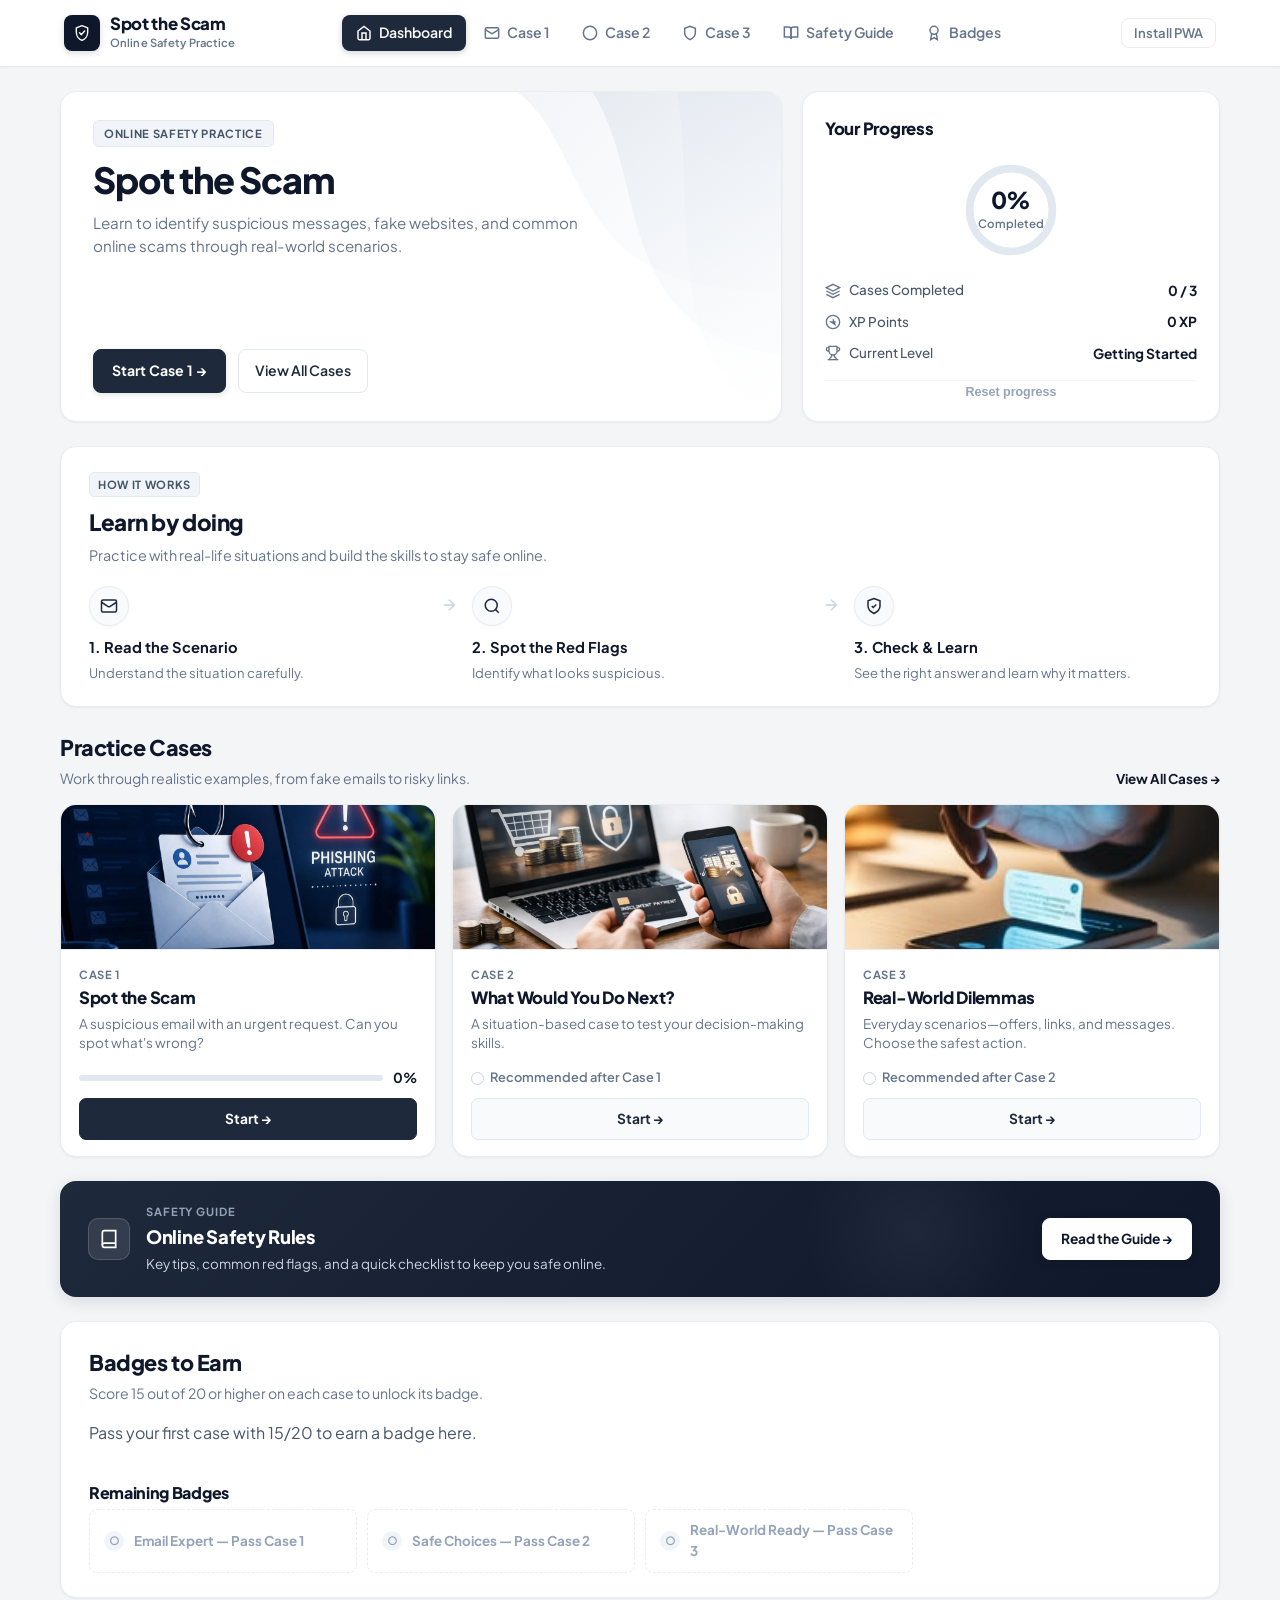
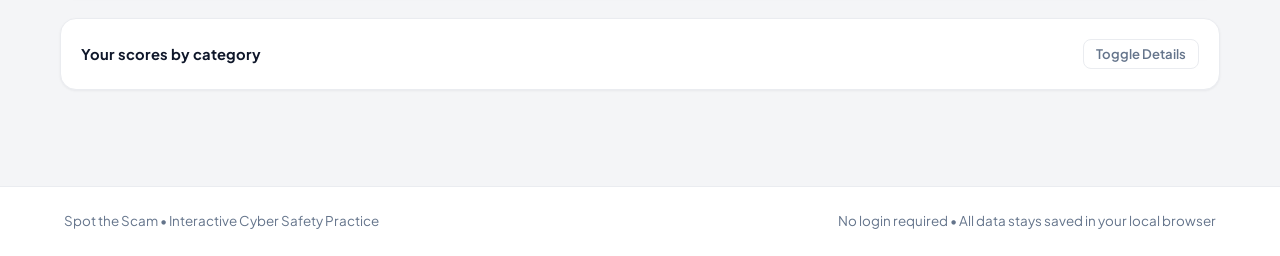
==== commit 13782c19: "hamburger bug fix" ====
--- a/index.html
+++ b/index.html
@@ -380,17 +380,8 @@
         </div>
     </footer>
 
-    <script src="js/app.js?v=29"></script>
+    <script src="js/app.js?v=30"></script>
     <script src="js/install.js"></script>
-    <script>
-        const mobileBtn = document.getElementById('mobile-toggle');
-        const nav = document.getElementById('site-nav');
-        if (mobileBtn && nav) {
-            mobileBtn.addEventListener('click', () => {
-                nav.classList.toggle('mobile-open');
-            });
-        }
-    </script>
 </body>
 
 </html>
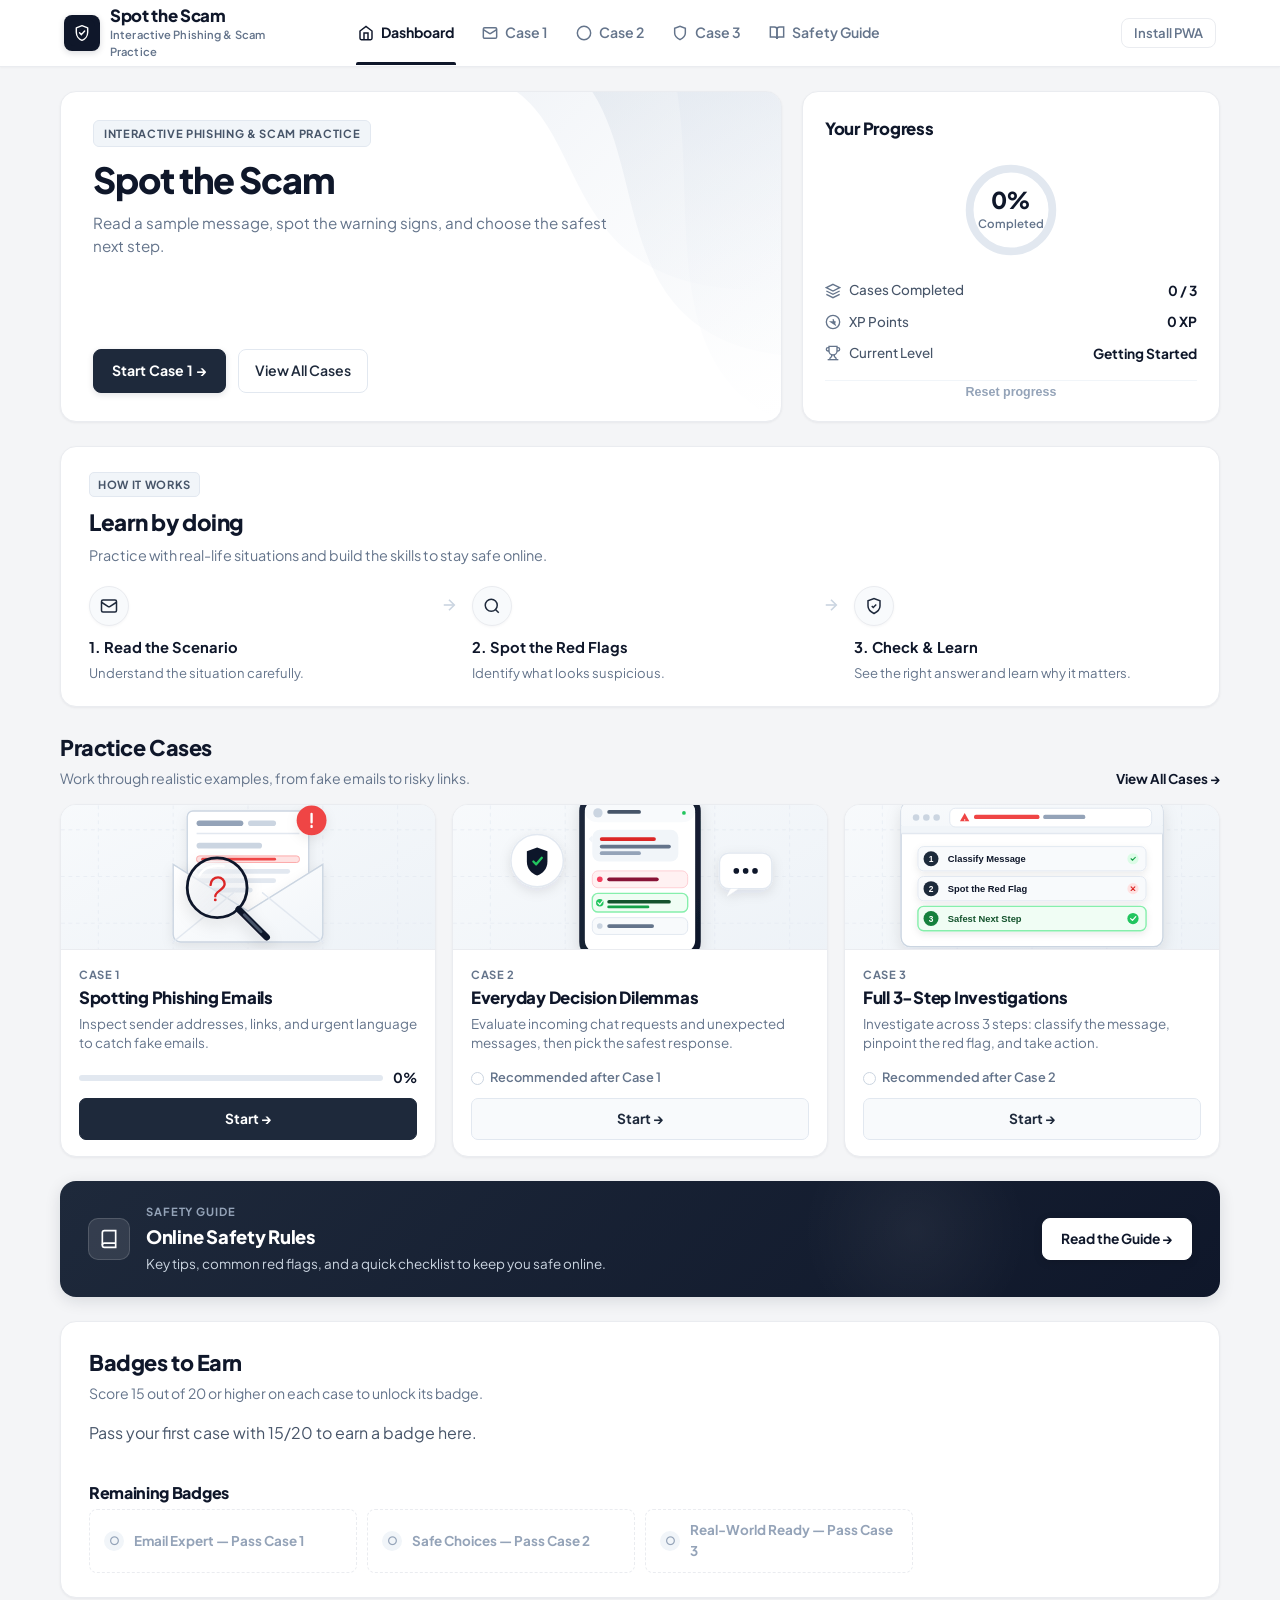
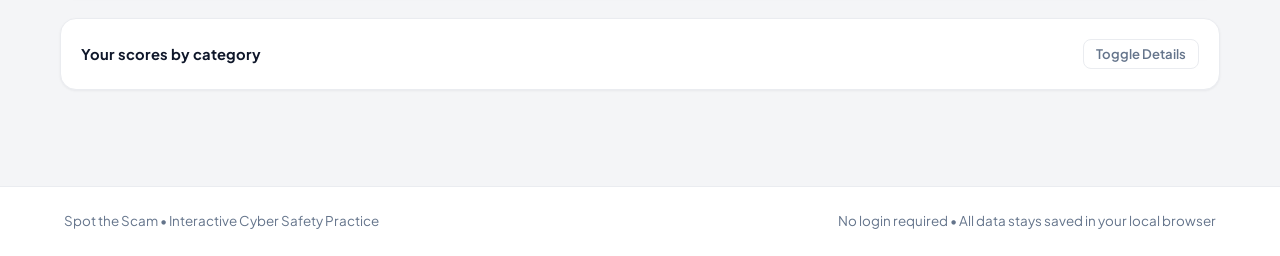
==== commit 75b4569a: "refactor(ui): apply client handoff redesign and responsive polish" ====
--- a/index.html
+++ b/index.html
@@ -26,7 +26,7 @@
                 </div>
                 <div class="brand-text-wrap">
                     <span class="brand-title">Spot the Scam</span>
-                    <span class="brand-tag">Online Safety Practice</span>
+                    <span class="brand-tag">Interactive Phishing &amp; Scam Practice</span>
                 </div>
             </a>
 
@@ -50,10 +50,6 @@
                 <a href="training.html" class="nav-item">
                     <svg viewBox="0 0 24 24" fill="none" stroke="currentColor"><path d="M2 3h6a4 4 0 0 1 4 4v14a3 3 0 0 0-3-3H2z"/><path d="M22 3h-6a4 4 0 0 0-4 4v14a3 3 0 0 1 3-3h7z"/></svg>
                     Safety Guide
-                </a>
-                <a href="#badges-section" class="nav-item">
-                    <svg viewBox="0 0 24 24" fill="none" stroke="currentColor"><circle cx="12" cy="8" r="6"/><path d="M15.477 12.89 17 22l-5-3-5 3 1.523-9.11"/></svg>
-                    Badges
                 </a>
             </nav>
 
@@ -95,9 +91,9 @@
                 </div>
 
                 <div class="hero-content">
-                    <span class="hero-tag">ONLINE SAFETY PRACTICE</span>
+                    <span class="hero-tag">INTERACTIVE PHISHING &amp; SCAM PRACTICE</span>
                     <h1 class="hero-title">Spot the Scam</h1>
-                    <p class="hero-description">Learn to identify suspicious messages, fake websites, and common online scams through real-world scenarios.</p>
+                    <p class="hero-description">Read a sample message, spot the warning signs, and choose the safest next step.</p>
                 </div>
 
                 <div class="hero-cta-group">
@@ -217,13 +213,13 @@
                 <!-- Case 1 Card -->
                 <article class="case-card-saas">
                     <div class="case-thumb-wrap">
-                        <img class="case-thumb-img" src="assets/images/case1-thumb.jpg" alt="Laptop showing phishing email alert" loading="lazy">
+                        <img class="case-thumb-img" src="assets/images/case1-illustration.svg" alt="Illustration of phishing email security check" loading="lazy">
                     </div>
                     <div class="case-card-body">
                         <div>
                             <span class="case-card-kicker">CASE 1</span>
-                            <h3 class="case-card-title">Spot the Scam</h3>
-                            <p class="case-card-desc">A suspicious email with an urgent request. Can you spot what's wrong?</p>
+                            <h3 class="case-card-title">Spotting Phishing Emails</h3>
+                            <p class="case-card-desc">Inspect sender addresses, links, and urgent language to catch fake emails.</p>
                         </div>
 
                         <div>
@@ -248,13 +244,13 @@
                 <!-- Case 2 Card -->
                 <article class="case-card-saas">
                     <div class="case-thumb-wrap">
-                        <img class="case-thumb-img" src="assets/images/case2-thumb.jpg" alt="Mobile phone with incoming unknown caller" loading="lazy">
+                        <img class="case-thumb-img" src="assets/images/case2-illustration.svg" alt="Illustration of mobile chat dilemma" loading="lazy">
                     </div>
                     <div class="case-card-body">
                         <div>
                             <span class="case-card-kicker">CASE 2</span>
-                            <h3 class="case-card-title">What Would You Do Next?</h3>
-                            <p class="case-card-desc">A situation-based case to test your decision-making skills.</p>
+                            <h3 class="case-card-title">Everyday Decision Dilemmas</h3>
+                            <p class="case-card-desc">Evaluate incoming chat requests and unexpected messages, then pick the safest response.</p>
                         </div>
 
                         <div>
@@ -283,13 +279,13 @@
                 <!-- Case 3 Card -->
                 <article class="case-card-saas">
                     <div class="case-thumb-wrap">
-                        <img class="case-thumb-img" src="assets/images/case3-thumb.jpg" alt="Browser address bar showing fake website link" loading="lazy">
+                        <img class="case-thumb-img" src="assets/images/case3-illustration.svg" alt="Illustration of 3-step investigation in browser" loading="lazy">
                     </div>
                     <div class="case-card-body">
                         <div>
                             <span class="case-card-kicker">CASE 3</span>
-                            <h3 class="case-card-title">Real-World Dilemmas</h3>
-                            <p class="case-card-desc">Everyday scenarios—offers, links, and messages. Choose the safest action.</p>
+                            <h3 class="case-card-title">Full 3-Step Investigations</h3>
+                            <p class="case-card-desc">Investigate across 3 steps: classify the message, pinpoint the red flag, and take action.</p>
                         </div>
 
                         <div>
